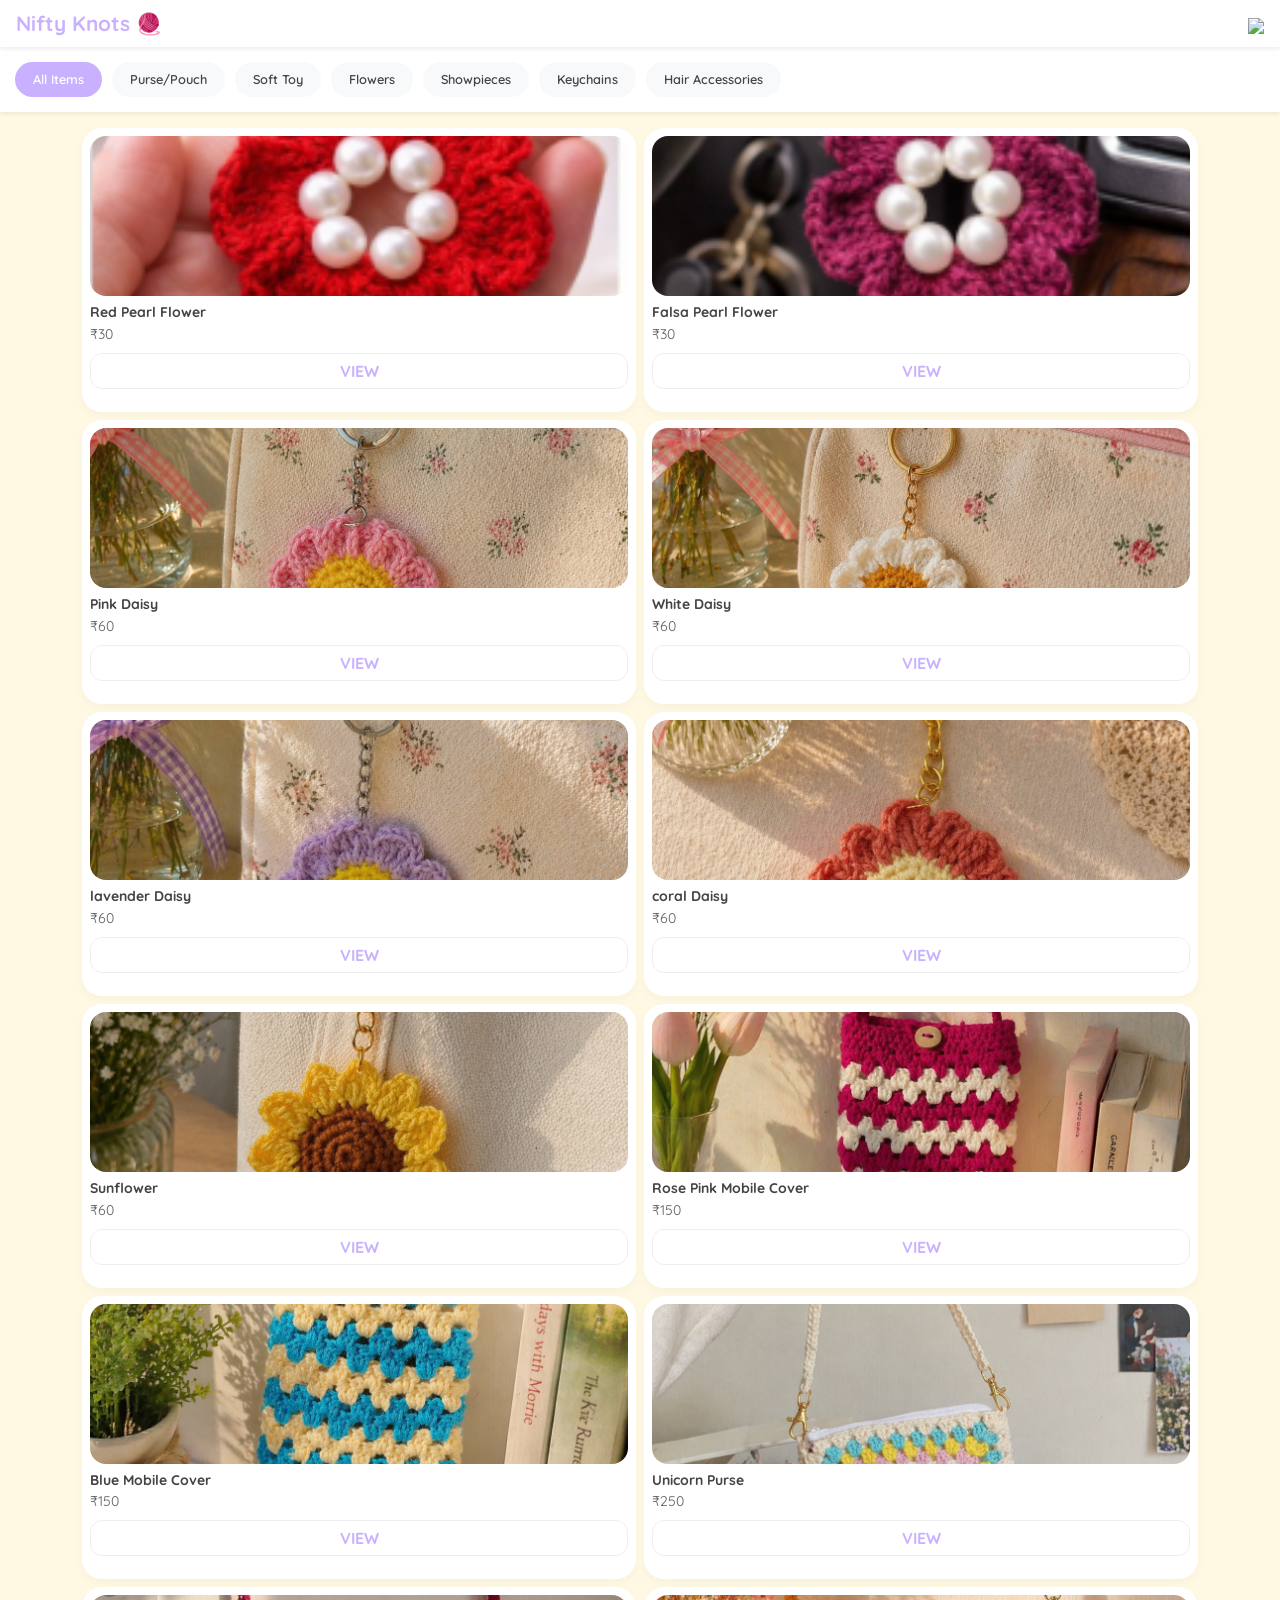
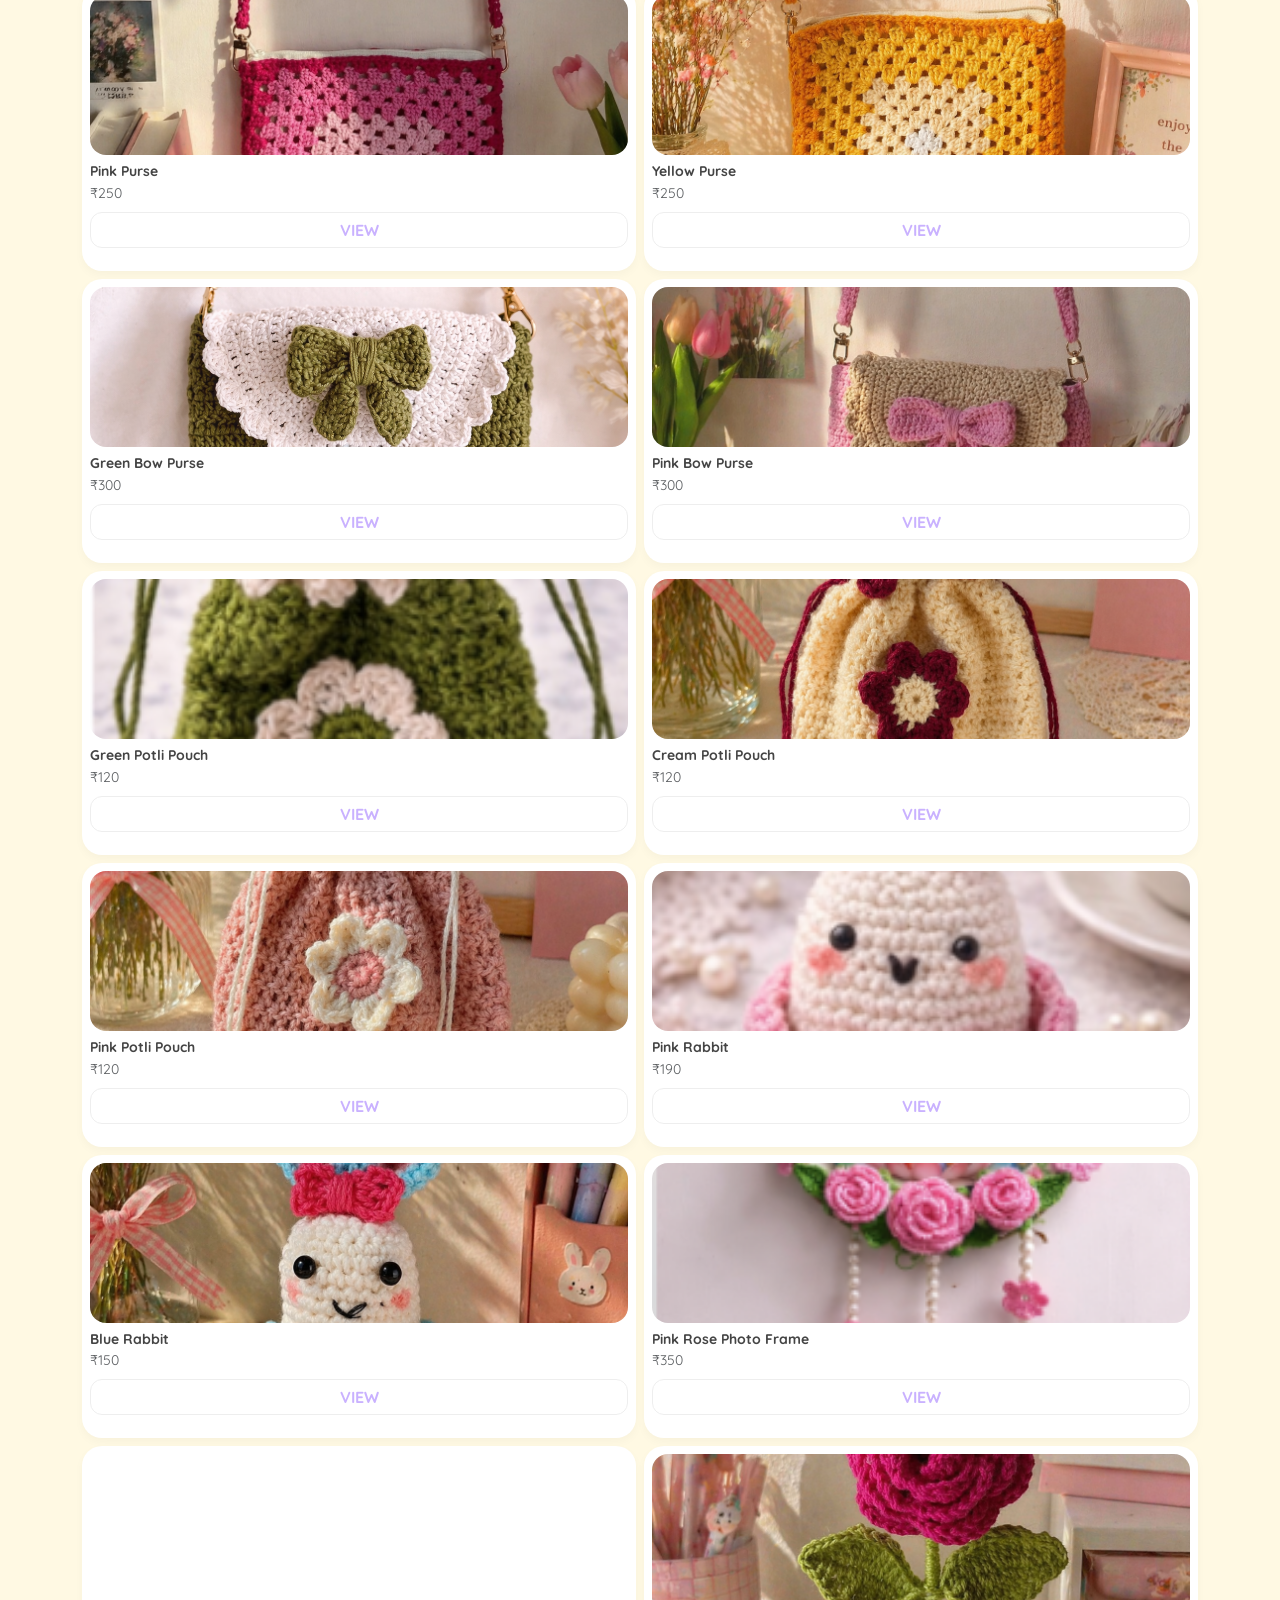
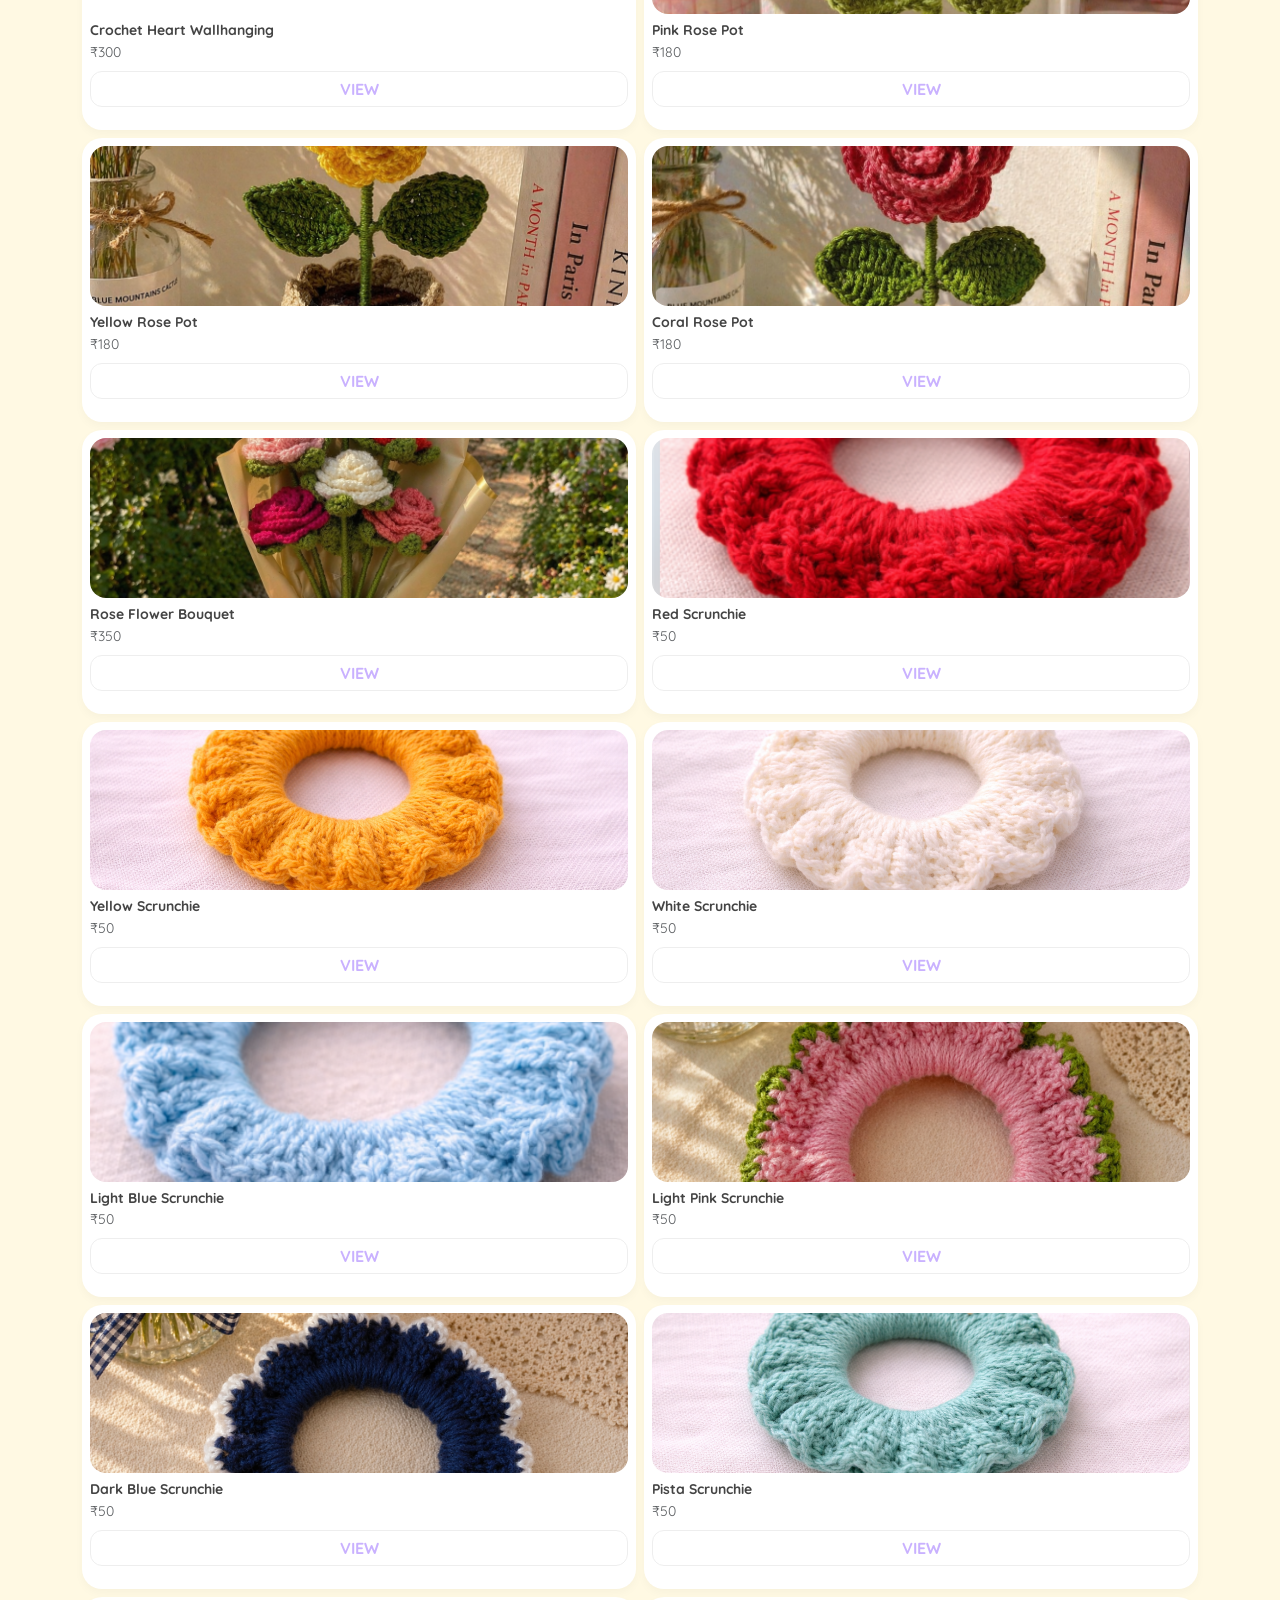
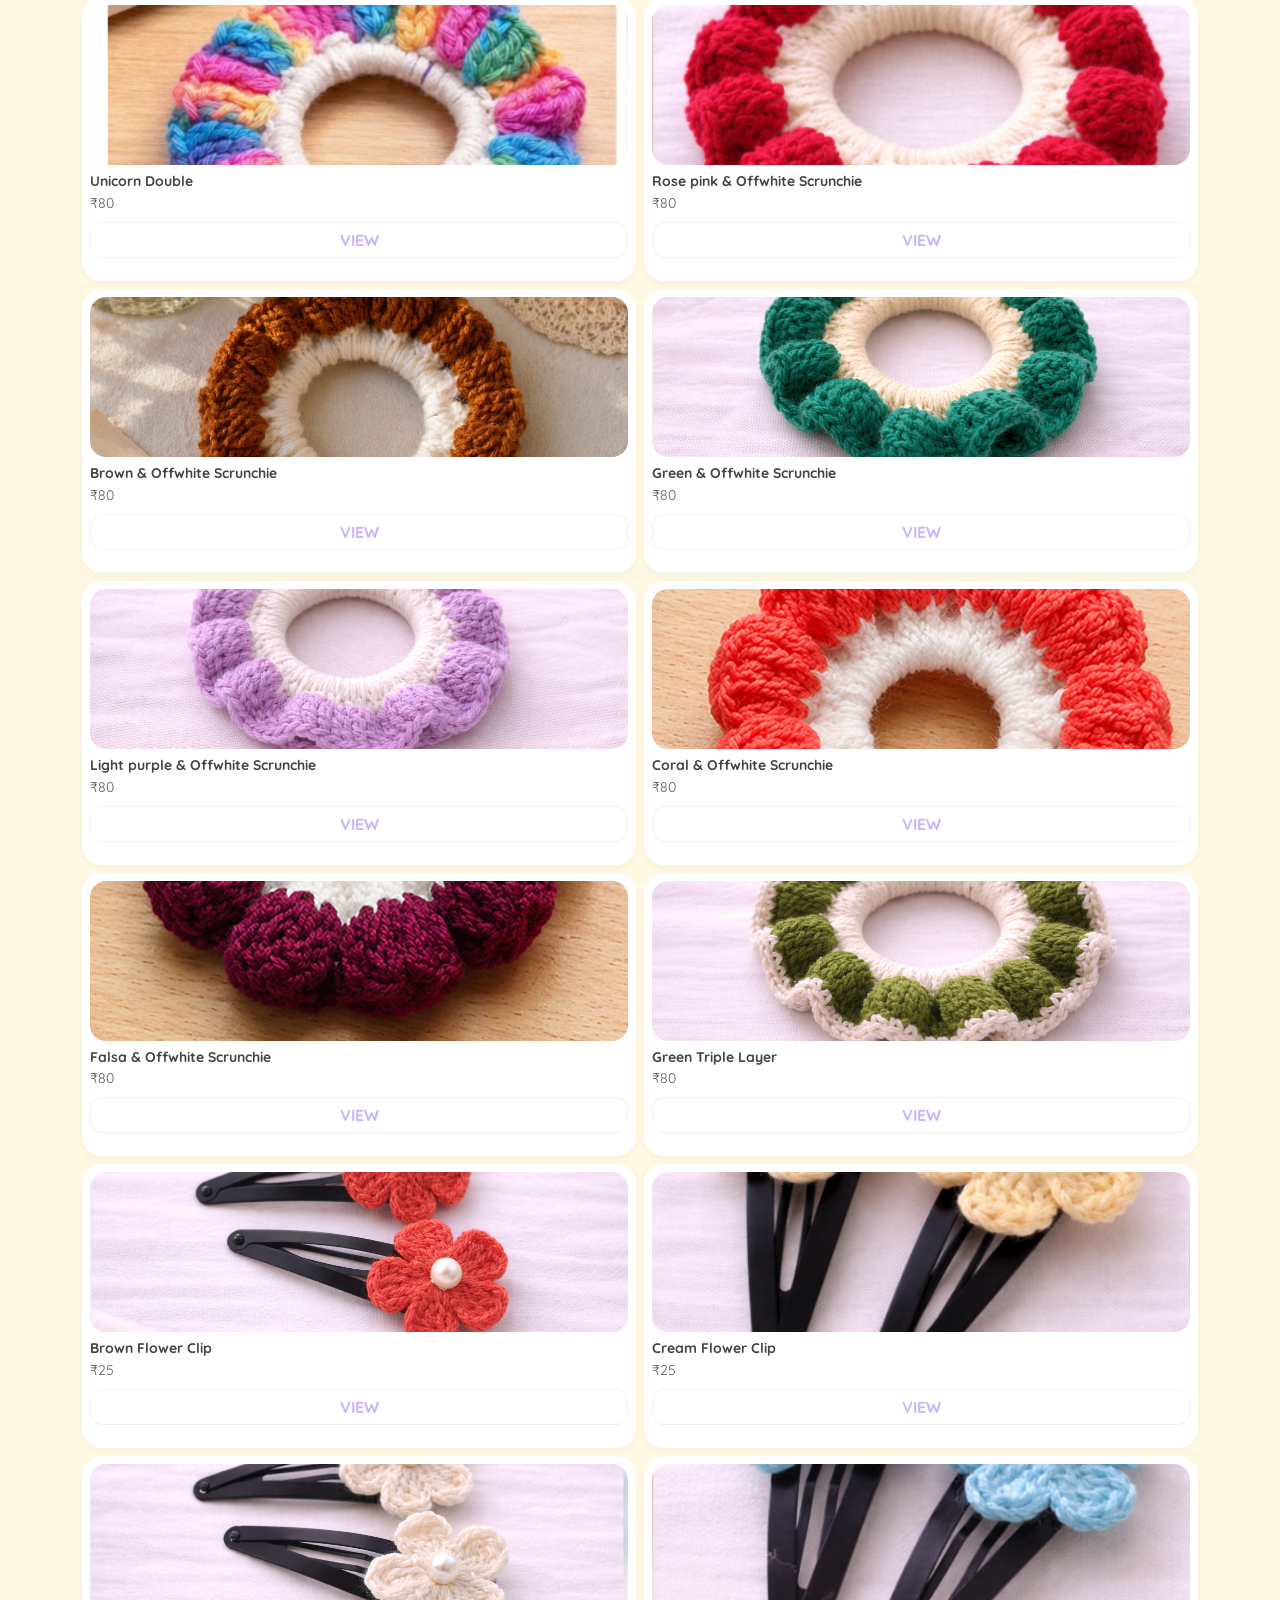
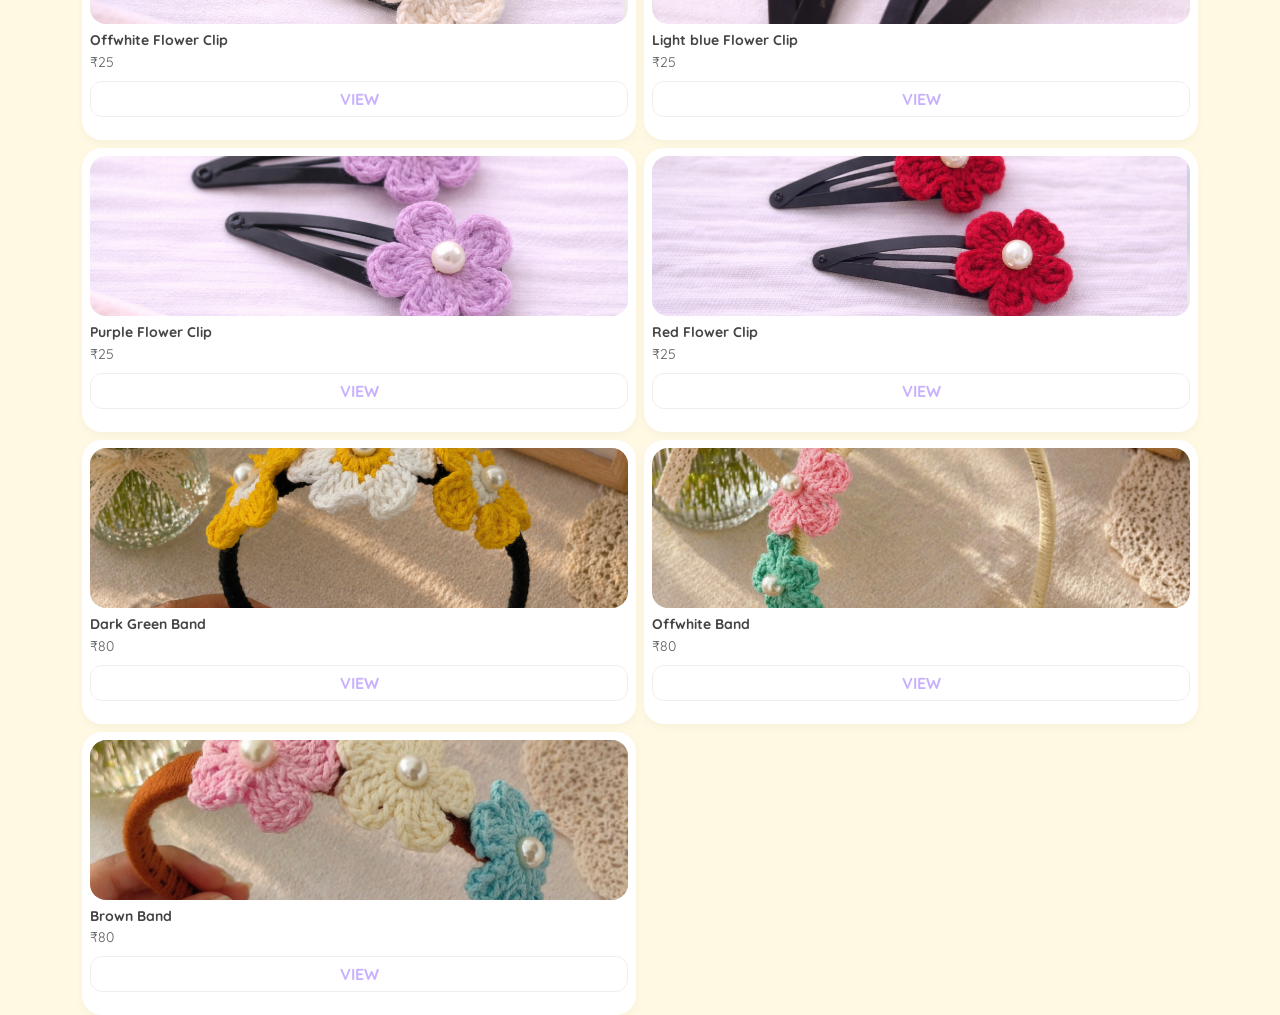
==== index.html @ 0569687a "Update index.html" ====
<!DOCTYPE html>
<html lang="en">
<head>
    <meta charset="UTF-8">
    <meta name="viewport" content="width=device-width, initial-scale=1.0">
    <meta name="color-scheme" content="light">
    <title>Nifty Knots | Shop 🧶</title>
    <link href="https://cdn.jsdelivr.net/npm/bootstrap@5.3.0/dist/css/bootstrap.min.css" rel="stylesheet">
    <link href="https://fonts.googleapis.com/css2?family=Quicksand:wght@400;600&display=swap" rel="stylesheet">
    <style>
        /* THE NUCLEAR LIGHT MODE FIX */
        :root { color-scheme: light !important; }
        html, body { background-color: #FFF9E3 !important; color: #444 !important; font-family: 'Quicksand', sans-serif; }
        * { border-color: #eee !important; }

        .category-nav { display: flex; overflow-x: auto; gap: 10px; padding: 15px; background: white; white-space: nowrap; scrollbar-width: none; }
        .cat-item { padding: 8px 18px; border-radius: 50px; background: #f8f9fa; cursor: pointer; font-weight: 600; font-size: 0.8rem; color: #444; }
        .cat-active { background: #C9B1FF !important; color: white !important; }
        .product-card { border: none; border-radius: 20px; background: white !important; overflow: hidden; margin-bottom: 15px; box-shadow: 0 4px 10px rgba(0,0,0,0.03); height: 100%; }
        .product-img { height: 160px; object-fit: cover; cursor: pointer; }
        .add-btn { width: 100%; border: 1px solid #C9B1FF; color: #C9B1FF; background: white; border-radius: 12px; font-weight: bold; padding: 5px; }
    </style>
</head>
<body>

<nav class="navbar bg-white px-3 sticky-top shadow-sm">
    <span class="fw-bold" style="color: #C9B1FF; font-size: 1.3rem;">Nifty Knots 🧶</span>
    <div onclick="window.location.href='cart.html'" style="cursor:pointer;">
        <img src="https://img.icons8.com/color/48/shopping-cart.png" width="30">
    </div>
</nav>

<div class="category-nav shadow-sm">
    <div class="cat-item cat-active" onclick="filterCat('All')">All Items</div>
    <div class="cat-item" onclick="filterCat('Purse/Pouch')">Purse/Pouch</div>
    <div class="cat-item" onclick="filterCat('Soft Toy')">Soft Toy</div>
    <div class="cat-item" onclick="filterCat('Flowers')">Flowers</div>
    <div class="cat-item" onclick="filterCat('Showpieces')">Showpieces</div>
    <div class="cat-item" onclick="filterCat('Keychains')">Keychains</div>
    <div class="cat-item" onclick="filterCat('Hair Accessories')">Hair Accessories</div>
    
</div>

<div class="container mt-3">
    <div class="row g-2" id="product-display"></div>
</div>

<script>
    const products = [
        // 🌼 KEYCHAINS
        { id: "k1", cat: "Keychains", name: "Red Pearl Flower", price: 30, img: "red_pearl.png", desc: "Handmade pearl flower keychain." },
        { id: "k2", cat: "Keychains", name: "Falsa Pearl Flower", price: 30, img: "falsa_pearl.png", desc: "Handmade pearl flower keychain." },
        { id: "k5", cat: "Keychains", name: "Pink Daisy", price: 60, img: "pink_daisy_Keychain.png", desc: "Pink daisy flower keychain." },
        { id: "k6", cat: "Keychains", name: "White Daisy", price: 60, img: "white_daisy_Keychain.png", desc: "White daisy flower keychain." },
        { id: "k8", cat: "Keychains", name: "lavender Daisy", price: 60, img: "lavender_daisy_Keychain.png", desc: "lavender daisy flower keychain." },
        { id: "k9", cat: "Keychains", name: "coral Daisy", price: 60, img: "coral_daisy_keychain.png", desc: "coral daisy flower keychain." },
        { id: "k7", cat: "Keychains", name: "Sunflower", price: 60, img: "sunflower_Keychain.png", desc: "Bright sunflower keychain." },

        // 👜 PURSE / POUCHES
        { id: "p1", cat: "Purse/Pouch", name: "Rose Pink Mobile Cover", price: 150, img: "pink_mobilecover_crossbody_purse.png", desc: "Cross body crochet mobile cover." },
        { id: "p2", cat: "Purse/Pouch", name: "Blue Mobile Cover", price: 150, img: "blue_mobilecover_crossbody_purse.png", desc: "Cross body crochet mobile cover." },
        { id: "p3", cat: "Purse/Pouch", name: "Unicorn Purse", price: 250, img: "Unicorn_crossbody_purse.png", desc: "Handmade unicorn shades Granny square purse." },
        { id: "p4", cat: "Purse/Pouch", name: "Pink Purse", price: 250, img: "rosepink_crossbody_purse.png", desc: "Handmade pink colours Granny square purse." },
        { id: "p5", cat: "Purse/Pouch", name: "Yellow Purse", price: 250, img: "yellow_crossbody_purse.png", desc: "Handmade yellow colours Granny square purse." },
        { id: "p6", cat: "Purse/Pouch", name: "Green Bow Purse", price: 300, img: "green_bow_purse.png", desc: "Elegant green bow cross body purse." },
        { id: "p7", cat: "Purse/Pouch", name: "Pink Bow Purse", price: 300, img: "lightpink_bow_purse.png", desc: "Elegant pink bow cross body purse." },
        { id: "p8", cat: "Purse/Pouch", name: "Green Potli Pouch", price: 120, img: "mini_potli_pouch.png", desc: "Small handmade potli pouch." },
        { id: "p9", cat: "Purse/Pouch", name: "Cream Potli Pouch", price: 120, img: "cream&maron_potli_pouch.png", desc: "Small handmade cream & maroon potli pouch." },
        { id: "p10", cat: "Purse/Pouch", name: "Pink Potli Pouch", price: 120, img: "offwhite&lightpink_potli_pouch.png", desc: "Small handmade cream & maroon potli pouch." },

        // 🧸 SOFT TOYS
        { id: "s1", cat: "Soft Toy", name: "Pink Rabbit", price: 190, img: "pink_mini_rabbit_soft_toy.png", desc: "Cute handmade pink rabbit soft toy." },
        { id: "s2", cat: "Soft Toy", name: "Blue Rabbit", price: 150, img: "blue_mini_rabbit_soft_toy.png", desc: "Cute handmade blue rabbit soft toy." },
       
        
        // 🖼️ SHOWPIECES
        { id: "s3_show", cat: "Showpieces", name: "Pink Rose Photo Frame", price: 350, img: "rose_flower_photo_frame.png", desc: "Handmade rose flower photo frame." },
        { id: "s4_show", cat: "Showpieces", name: "Crochet Heart Wallhanging", price: 300, img: "rose_heartshape_wallhanging.png", desc: "Crochet Heart Wallhanging." },

        // 🌹 FLOWERS
        { id: "f1", cat: "Flowers", name: "Pink Rose Pot", price: 180, img: "rosepink_flowerpot.png", desc: "Handmade pink rose flower pot." },
        { id: "f2", cat: "Flowers", name: "Yellow Rose Pot", price: 180, img: "yellowrose_flowerpot.png", desc: "Handmade yellow rose flower pot." },
        { id: "f3", cat: "Flowers", name: "Coral Rose Pot", price: 180, img: "coralrose_flowerpot.png", desc: "Handmade coral rose flower pot." },
        { id: "f4", cat: "Flowers", name: "Rose Flower Bouquet", price: 350, img: "rose_flower_bouquet.png", desc: "Handmade rose flower bouquet." }, // Fixed the missing comma here!

        // 🎀 HAIR ACCESSORIES
        { id: "h1", cat: "Hair Accessories", name: "Red Scrunchie", price: 50, img: "red_scrunchie.png", desc: "Simple handmade red scrunchie." },
        { id: "h2", cat: "Hair Accessories", name: "Yellow Scrunchie", price: 50, img: "yellow_scrunchie.png", desc: "Simple handmade Yellow scrunchie." },
        { id: "h3", cat: "Hair Accessories", name: "White Scrunchie", price: 50, img: "white_scrunchie.png", desc: "Simple handmade white scrunchie." },
        { id: "h4", cat: "Hair Accessories", name: "Light Blue Scrunchie", price: 50, img: "lblue_scrunchie.png", desc: "Simple handmade light blue scrunchie." },
        { id: "h5", cat: "Hair Accessories", name: "Light Pink Scrunchie", price: 50, img: "lightpink_scrunchie.png", desc: "Simple handmade light pink scrunchie." },
        { id: "h6", cat: "Hair Accessories", name: "Dark Blue Scrunchie", price: 50, img: "darkblue_scrunchie.png", desc: "Simple handmade dark blue scrunchie." },
        { id: "h7", cat: "Hair Accessories", name: "Pista Scrunchie", price: 50, img: "pista_scrunchie.png", desc: "Simple handmade pista green scrunchie." },
        { id: "h8", cat: "Hair Accessories", name: "Unicorn Double", price: 80, img: "unicorn_double.png", desc: "Double color unicorn shaded scrunchie." },
        { id: "h9", cat: "Hair Accessories", name: "Rose pink & Offwhite Scrunchie", price: 80, img: "rose_white_double.png", desc: "Rose pink & Offwhite Scrunchie ." },
        { id: "h10", cat: "Hair Accessories", name: "Brown & Offwhite Scrunchie", price: 80, img: "brown_offwhite_double.png", desc: "Brown & Offwhite Scrunchie ." },
        { id: "h11", cat: "Hair Accessories", name: "Green & Offwhite Scrunchie", price: 80, img: "green_white_double.png", desc: "Green & Offwhite Scrunchie ." },
        { id: "h12", cat: "Hair Accessories", name: "Light purple & Offwhite Scrunchie", price: 80, img: "purple_white_double.png", desc: "light purple & Offwhite Scrunchie ." },
        { id: "h13", cat: "Hair Accessories", name: "Coral & Offwhite Scrunchie", price: 80, img: "coral_white_double.png", desc: "Coral & white Scrunchie." },
        { id: "h14", cat: "Hair Accessories", name: "Falsa & Offwhite Scrunchie", price: 80, img: "falsa_white_double.png", desc: "Falsa & white Scrunchie." },
        { id: "h15", cat: "Hair Accessories", name: "Green Triple Layer", price: 80, img: "green_triple.png", desc: "Triple layer green & white scrunchie." },
        { id: "h16", cat: "Hair Accessories", name: "Brown Flower Clip", price: 25, img: "brown_flower_clip.png", desc: "Handmade brown flower hair clip." },
        { id: "h17", cat: "Hair Accessories", name: "Cream Flower Clip", price: 25, img: "cream_flower_clip.png", desc: "Handmade Cream flower hair clip." },
        { id: "h18", cat: "Hair Accessories", name: "Offwhite Flower Clip", price: 25, img: "offwhite_flower_clip.png", desc: "Handmade offwhite flower hair clip." },
        { id: "h19", cat: "Hair Accessories", name: "Light blue Flower Clip", price: 25, img: "lblue_flower_clip.png", desc: "Handmade light blue flower hair clip." },
        { id: "h20", cat: "Hair Accessories", name: "Purple Flower Clip", price: 25, img: "purple_flower_clip.png", desc: "Handmade Purple flower hair clip." },
        { id: "h21", cat: "Hair Accessories", name: "Red Flower Clip", price: 25, img: "red_flower_clip.png", desc: "Handmade red flower hair clip." },
        { id: "h22", cat: "Hair Accessories", name: "Dark Green Band", price: 80, img: "dark_green_hair_band.png", desc: "Handmade dark green with tiny flowers hair band." },
        { id: "h23", cat: "Hair Accessories", name: "Offwhite Band", price: 80, img: "offwhite_hair_band.png", desc: "Handmade offwhite with tiny flowers hair band." },
        { id: "h24", cat: "Hair Accessories", name: "Brown Band", price: 80, img: "brown_hair_band.png", desc: "Handmade Brown tiny with flowers hair band." }
    ];

    let currentCat = "All";

    function filterCat(cat) {
        currentCat = cat;
        document.querySelectorAll('.cat-item').forEach(el => {
            el.classList.toggle('cat-active', el.innerText === cat || (cat === 'All' && el.innerText === 'All Items'));
        });
        renderProducts();
    }

    function renderProducts() {
        const display = document.getElementById('product-display');
        const filtered = currentCat === "All" ? products : products.filter(p => p.cat === currentCat);
        
        display.innerHTML = filtered.map(p => `
            <div class="col-6">
                <div class="product-card p-2">
                    <img src="${p.img}" class="product-img w-100 rounded-4" onclick="window.location.href='product.html?id=${p.id}'" onerror="this.src='https://via.placeholder.com/150?text=Nifty+Knots'">
                    <h6 class="mt-2 mb-0 small fw-bold">${p.name}</h6>
                    <span class="text-muted small">₹${p.price}</span>
                    <button class="add-btn mt-2" onclick="window.location.href='product.html?id=${p.id}'">VIEW</button>
                </div>
            </div>
        `).join('');
    }

    window.onload = renderProducts;
</script>
</body>
</html>
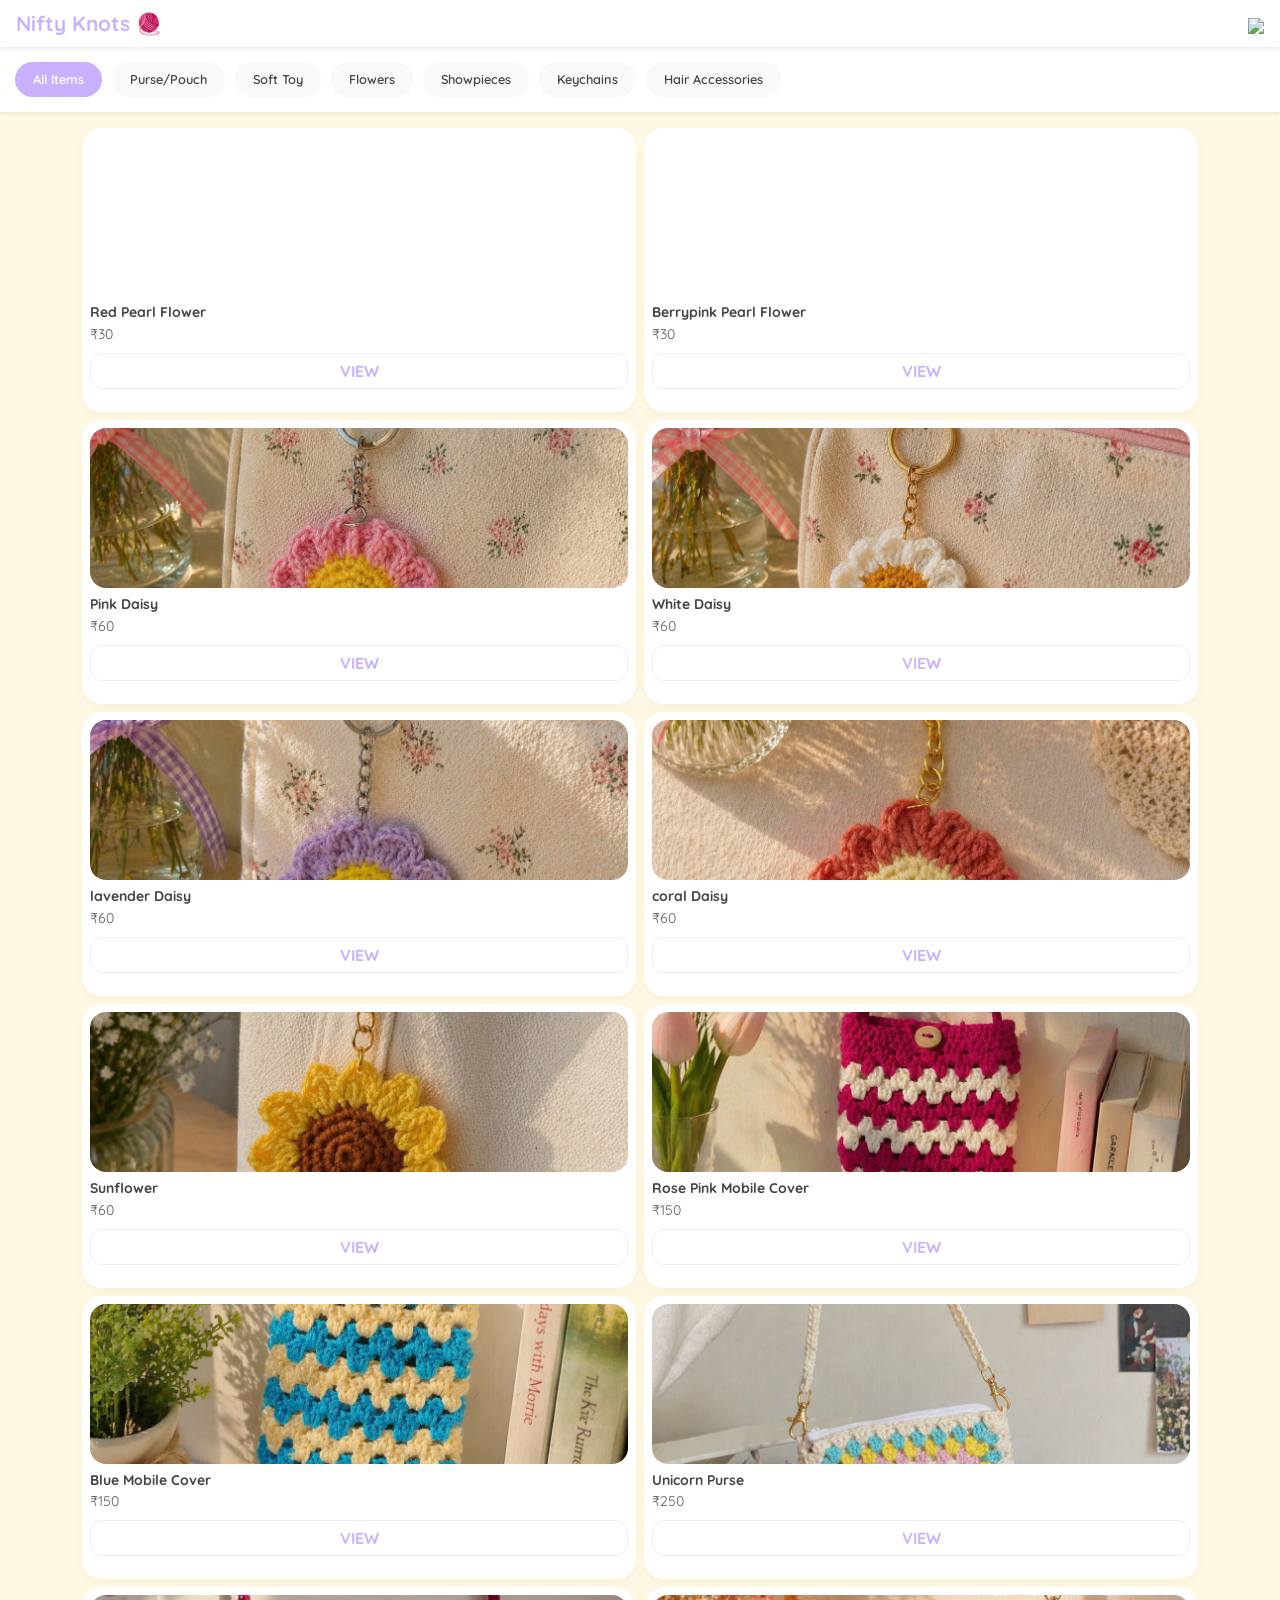
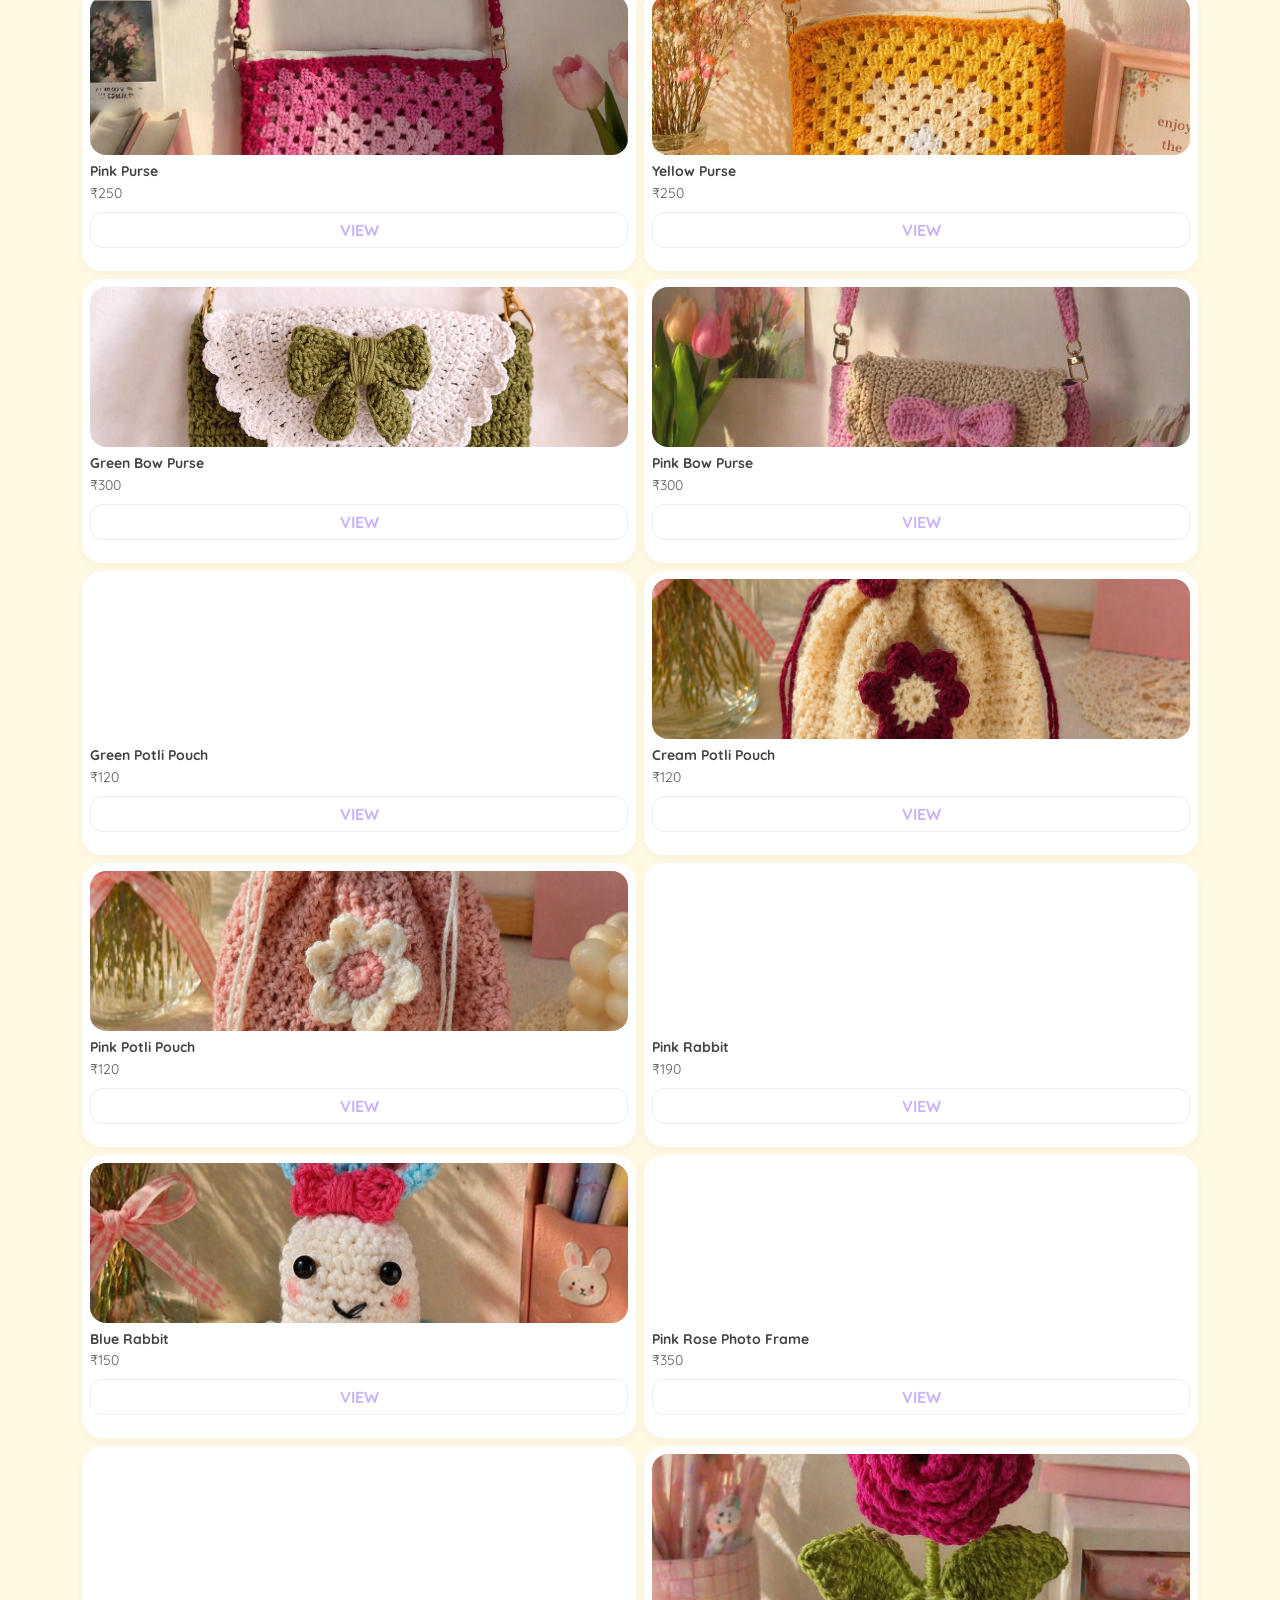
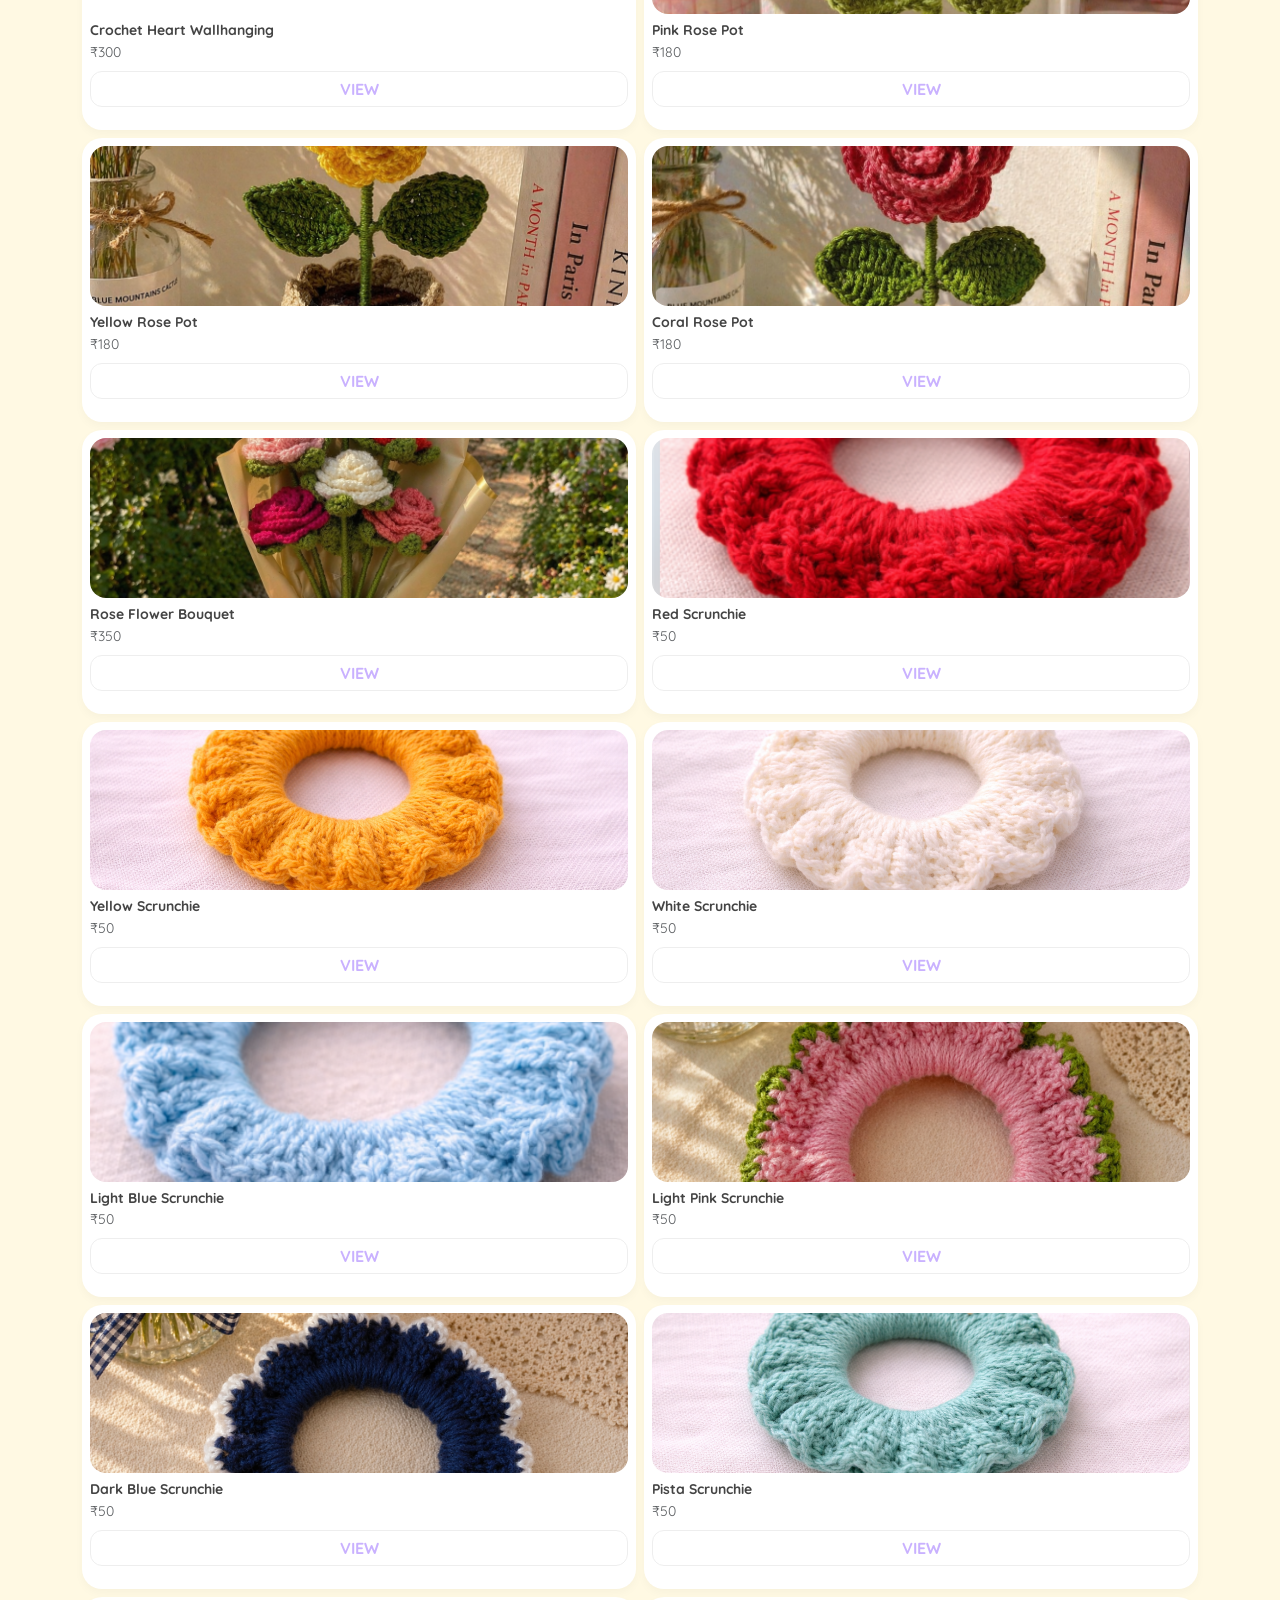
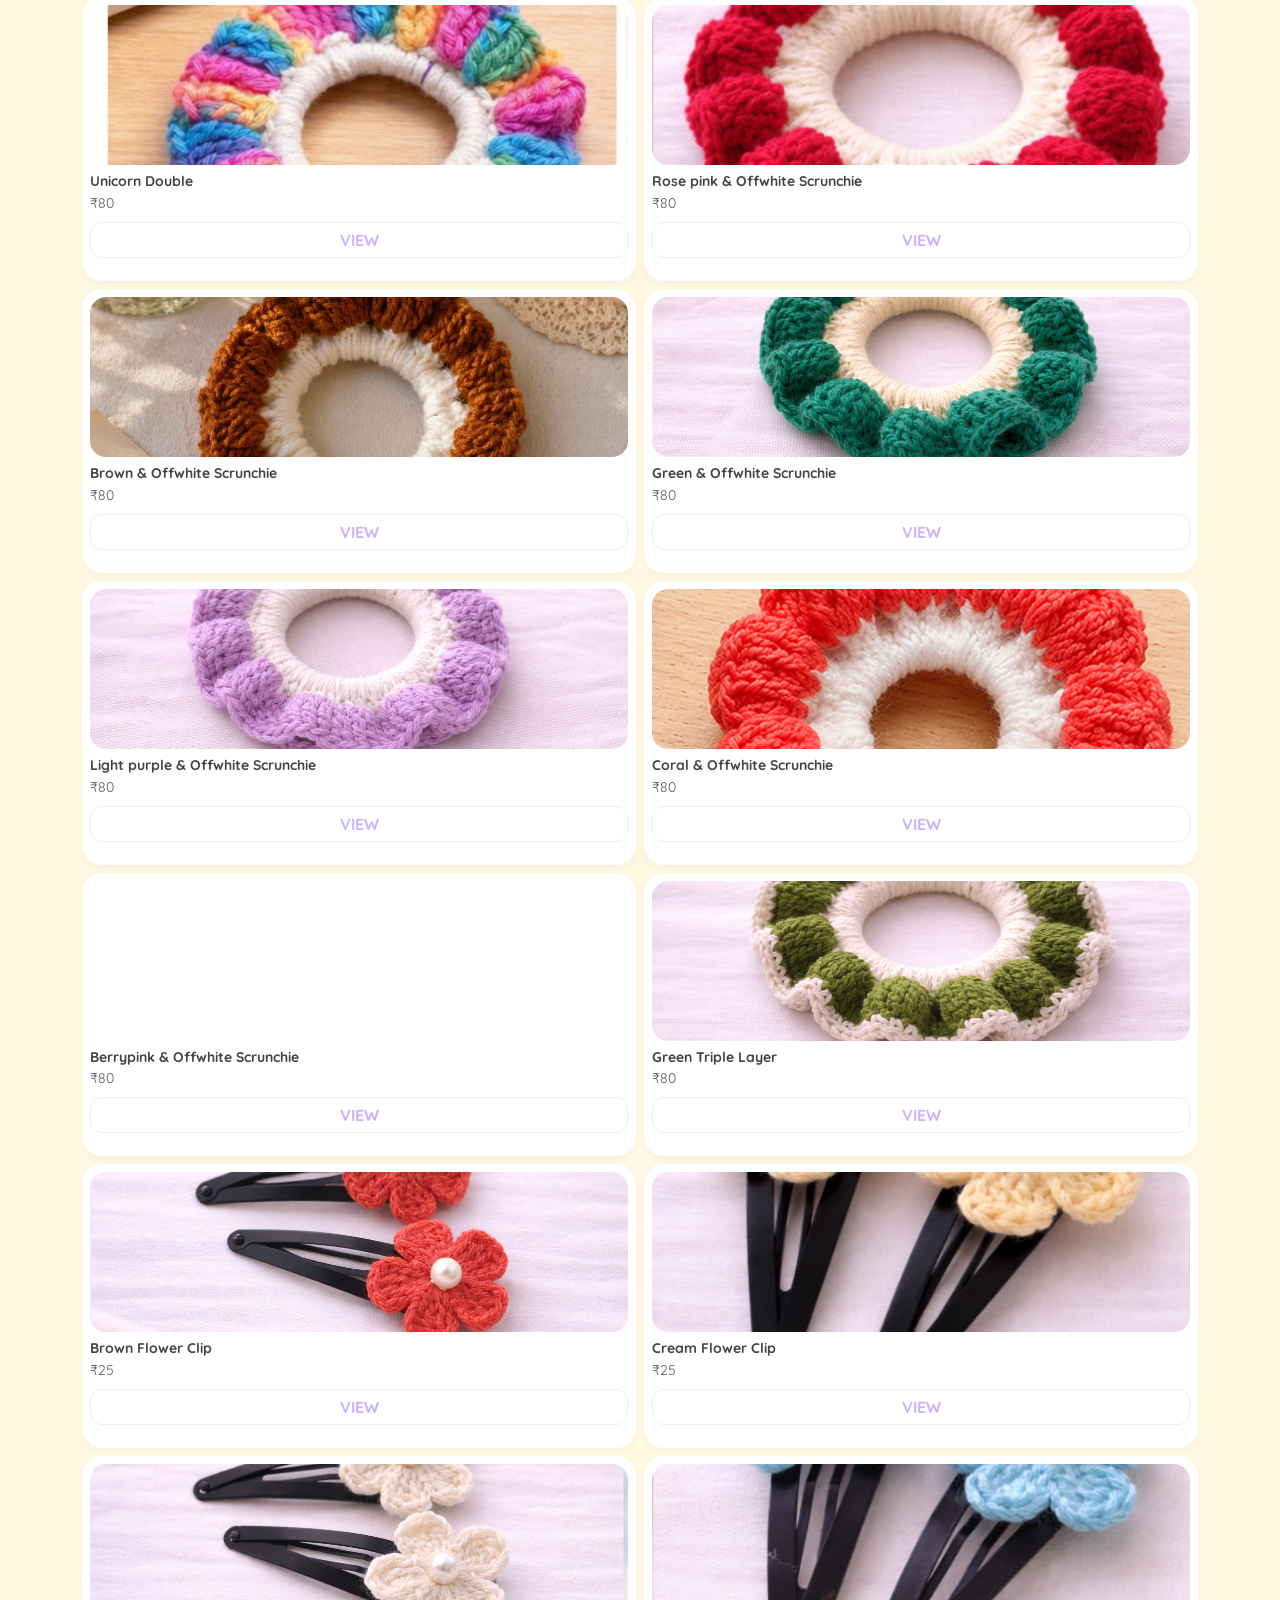
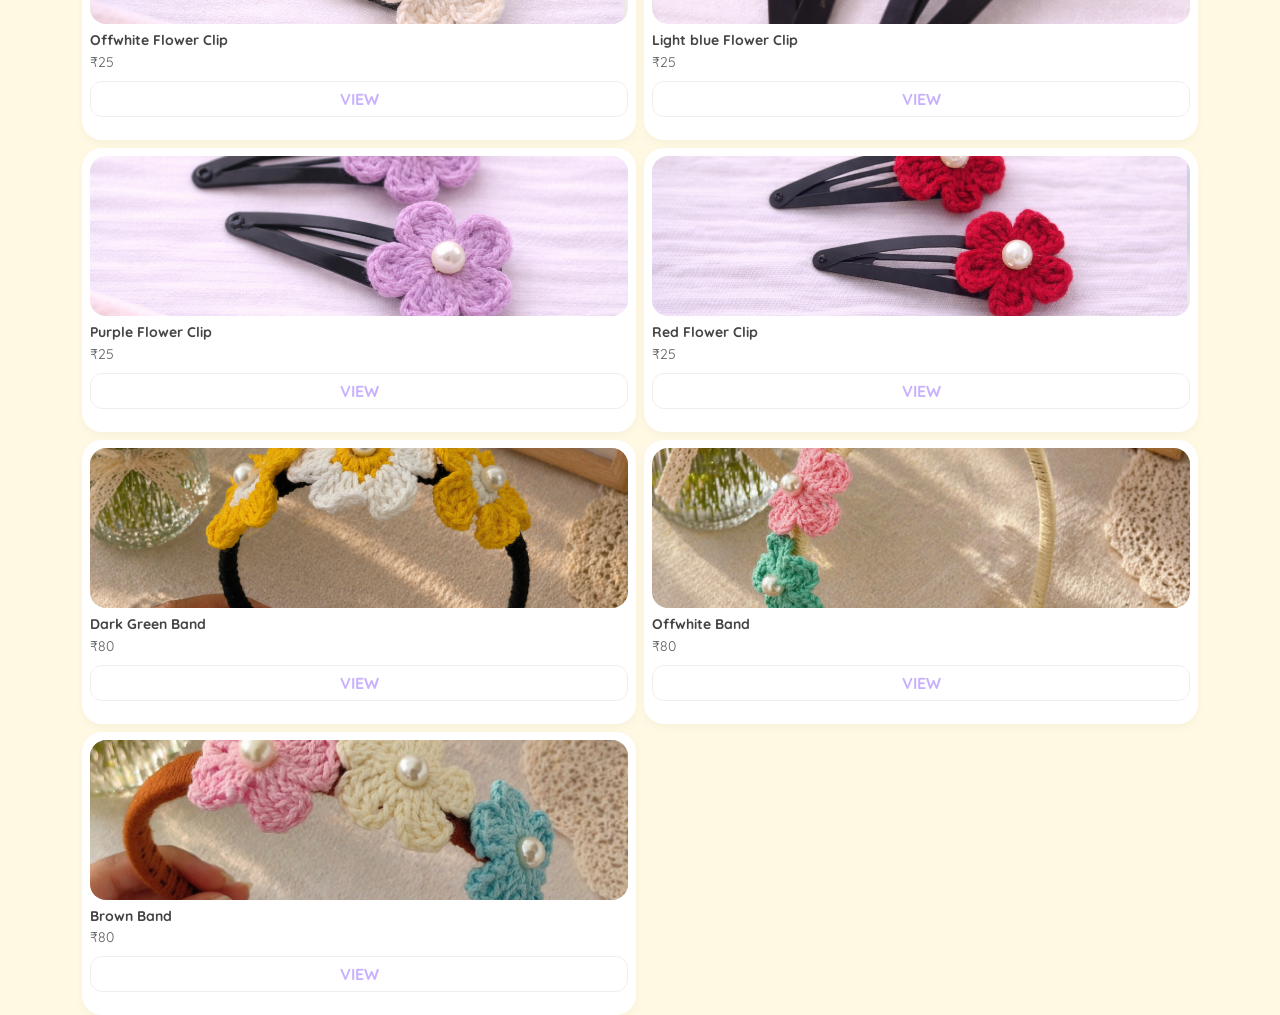
==== commit 37ff61d4: "Update index.html" ====
--- a/index.html
+++ b/index.html
@@ -49,7 +49,7 @@
     const products = [
         // 🌼 KEYCHAINS
         { id: "k1", cat: "Keychains", name: "Red Pearl Flower", price: 30, img: "red_pearl.png", desc: "Handmade pearl flower keychain." },
-        { id: "k2", cat: "Keychains", name: "Falsa Pearl Flower", price: 30, img: "falsa_pearl.png", desc: "Handmade pearl flower keychain." },
+        { id: "k2", cat: "Keychains", name: "Berrypink Pearl Flower", price: 30, img: "berrypink_pearl.png", desc: "Handmade pearl flower keychain." },
         { id: "k5", cat: "Keychains", name: "Pink Daisy", price: 60, img: "pink_daisy_Keychain.png", desc: "Pink daisy flower keychain." },
         { id: "k6", cat: "Keychains", name: "White Daisy", price: 60, img: "white_daisy_Keychain.png", desc: "White daisy flower keychain." },
         { id: "k8", cat: "Keychains", name: "lavender Daisy", price: 60, img: "lavender_daisy_Keychain.png", desc: "lavender daisy flower keychain." },
@@ -97,7 +97,7 @@
         { id: "h11", cat: "Hair Accessories", name: "Green & Offwhite Scrunchie", price: 80, img: "green_white_double.png", desc: "Green & Offwhite Scrunchie ." },
         { id: "h12", cat: "Hair Accessories", name: "Light purple & Offwhite Scrunchie", price: 80, img: "purple_white_double.png", desc: "light purple & Offwhite Scrunchie ." },
         { id: "h13", cat: "Hair Accessories", name: "Coral & Offwhite Scrunchie", price: 80, img: "coral_white_double.png", desc: "Coral & white Scrunchie." },
-        { id: "h14", cat: "Hair Accessories", name: "Falsa & Offwhite Scrunchie", price: 80, img: "falsa_white_double.png", desc: "Falsa & white Scrunchie." },
+        { id: "h14", cat: "Hair Accessories", name: "Berrypink & Offwhite Scrunchie", price: 80, img: "berrypink_white_double.png", desc: "Berrypink  & white Scrunchie." },
         { id: "h15", cat: "Hair Accessories", name: "Green Triple Layer", price: 80, img: "green_triple.png", desc: "Triple layer green & white scrunchie." },
         { id: "h16", cat: "Hair Accessories", name: "Brown Flower Clip", price: 25, img: "brown_flower_clip.png", desc: "Handmade brown flower hair clip." },
         { id: "h17", cat: "Hair Accessories", name: "Cream Flower Clip", price: 25, img: "cream_flower_clip.png", desc: "Handmade Cream flower hair clip." },
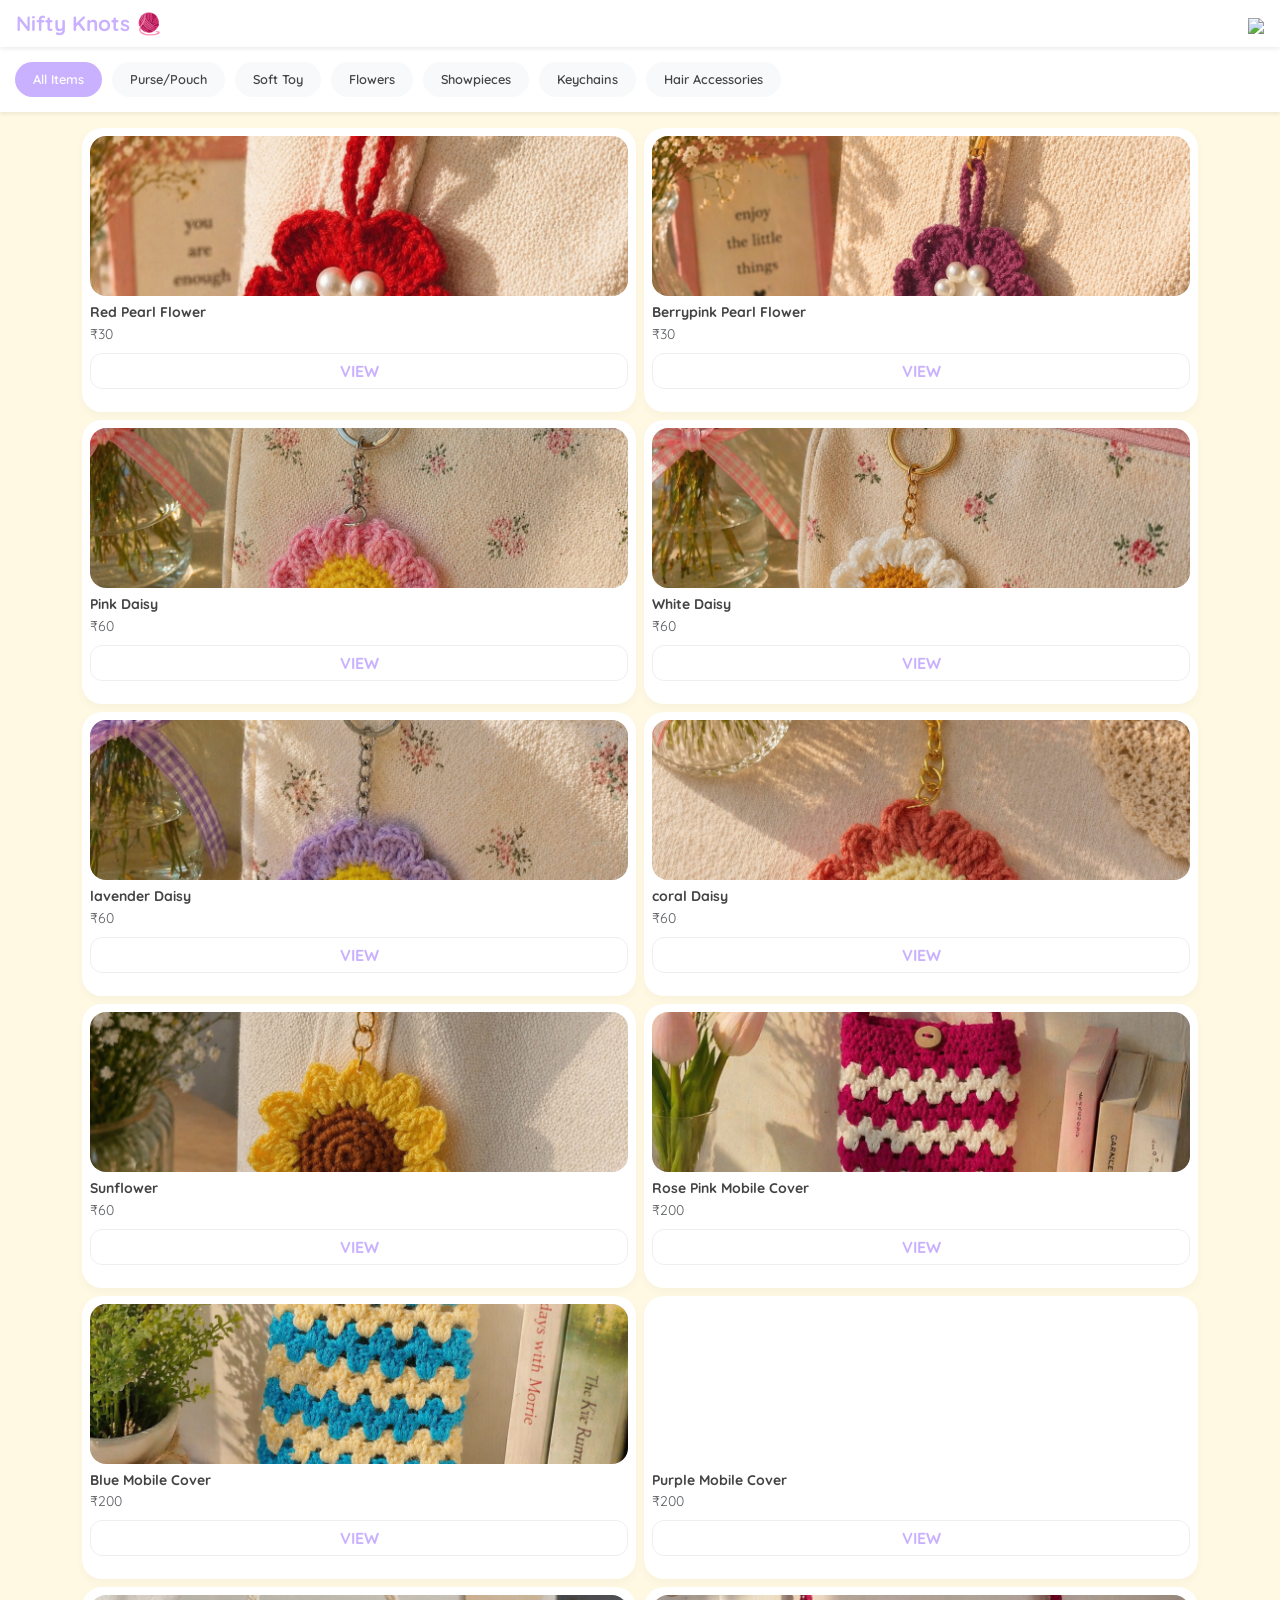
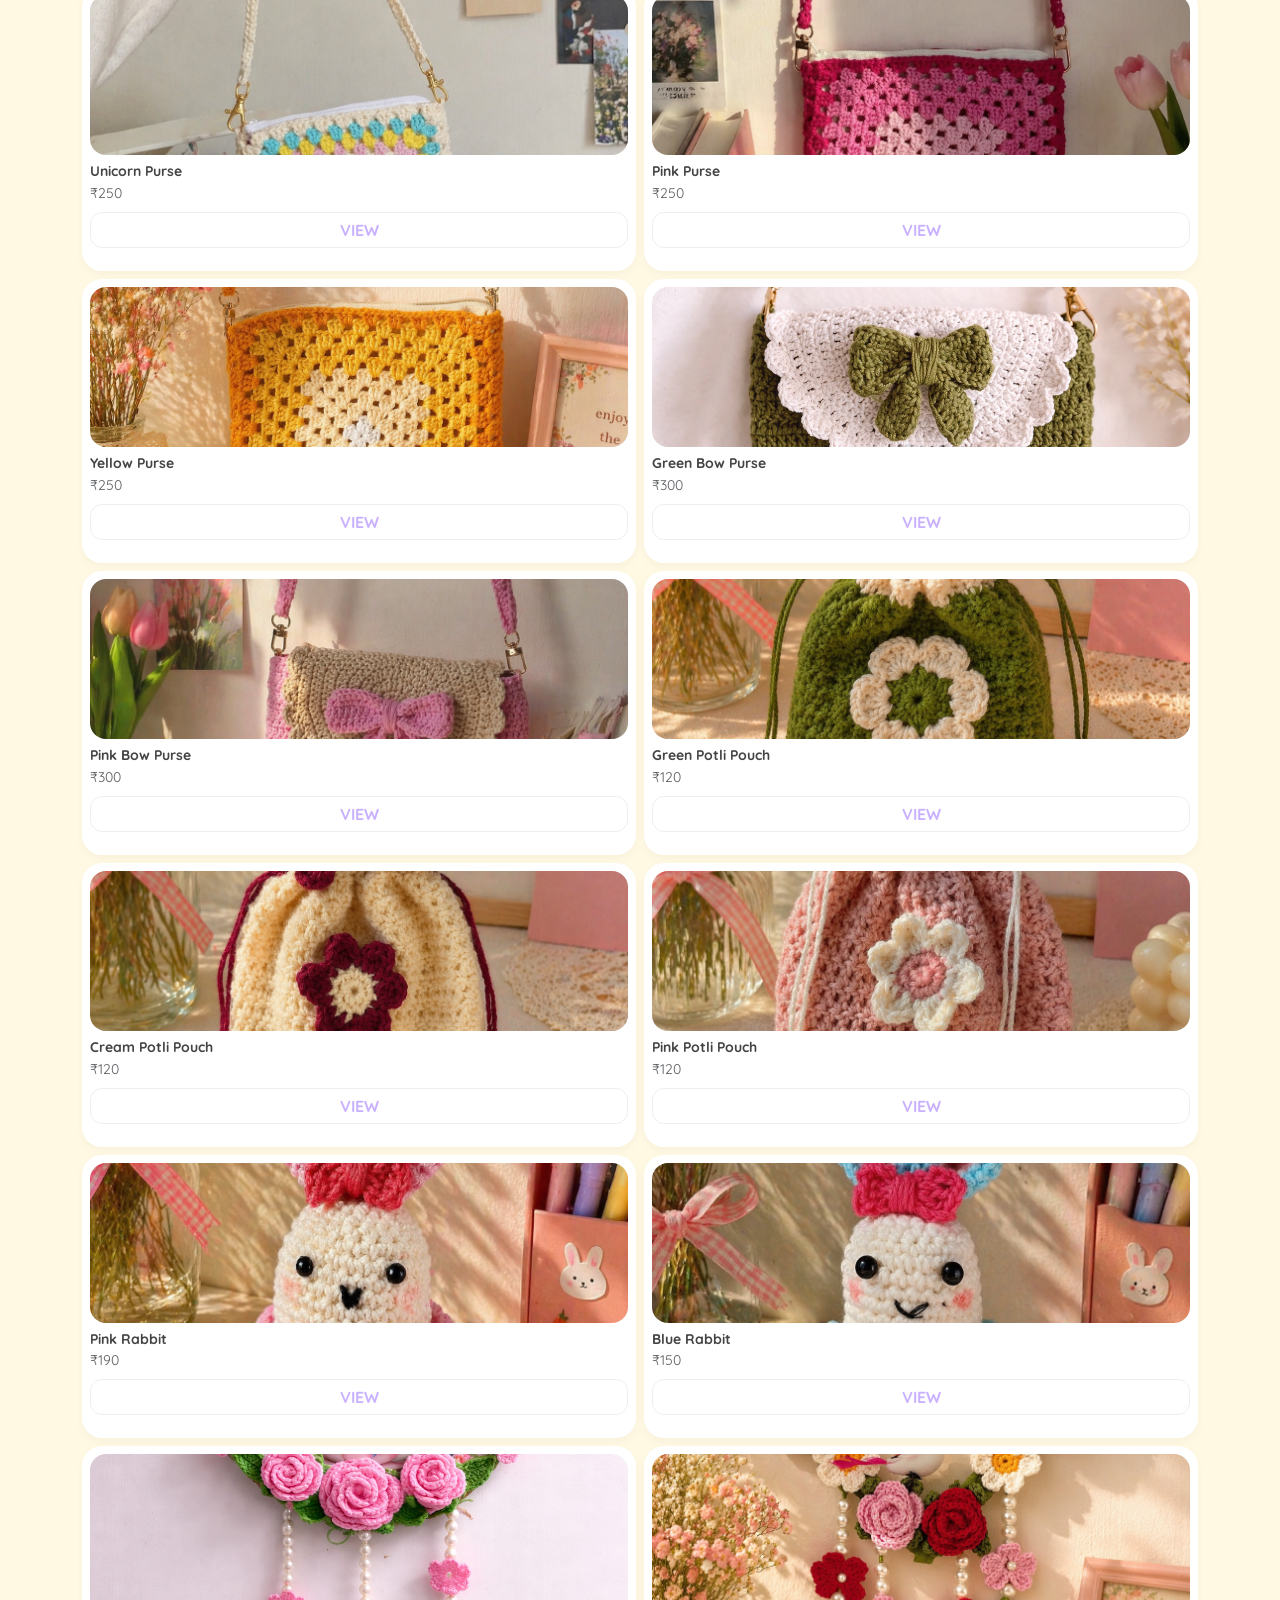
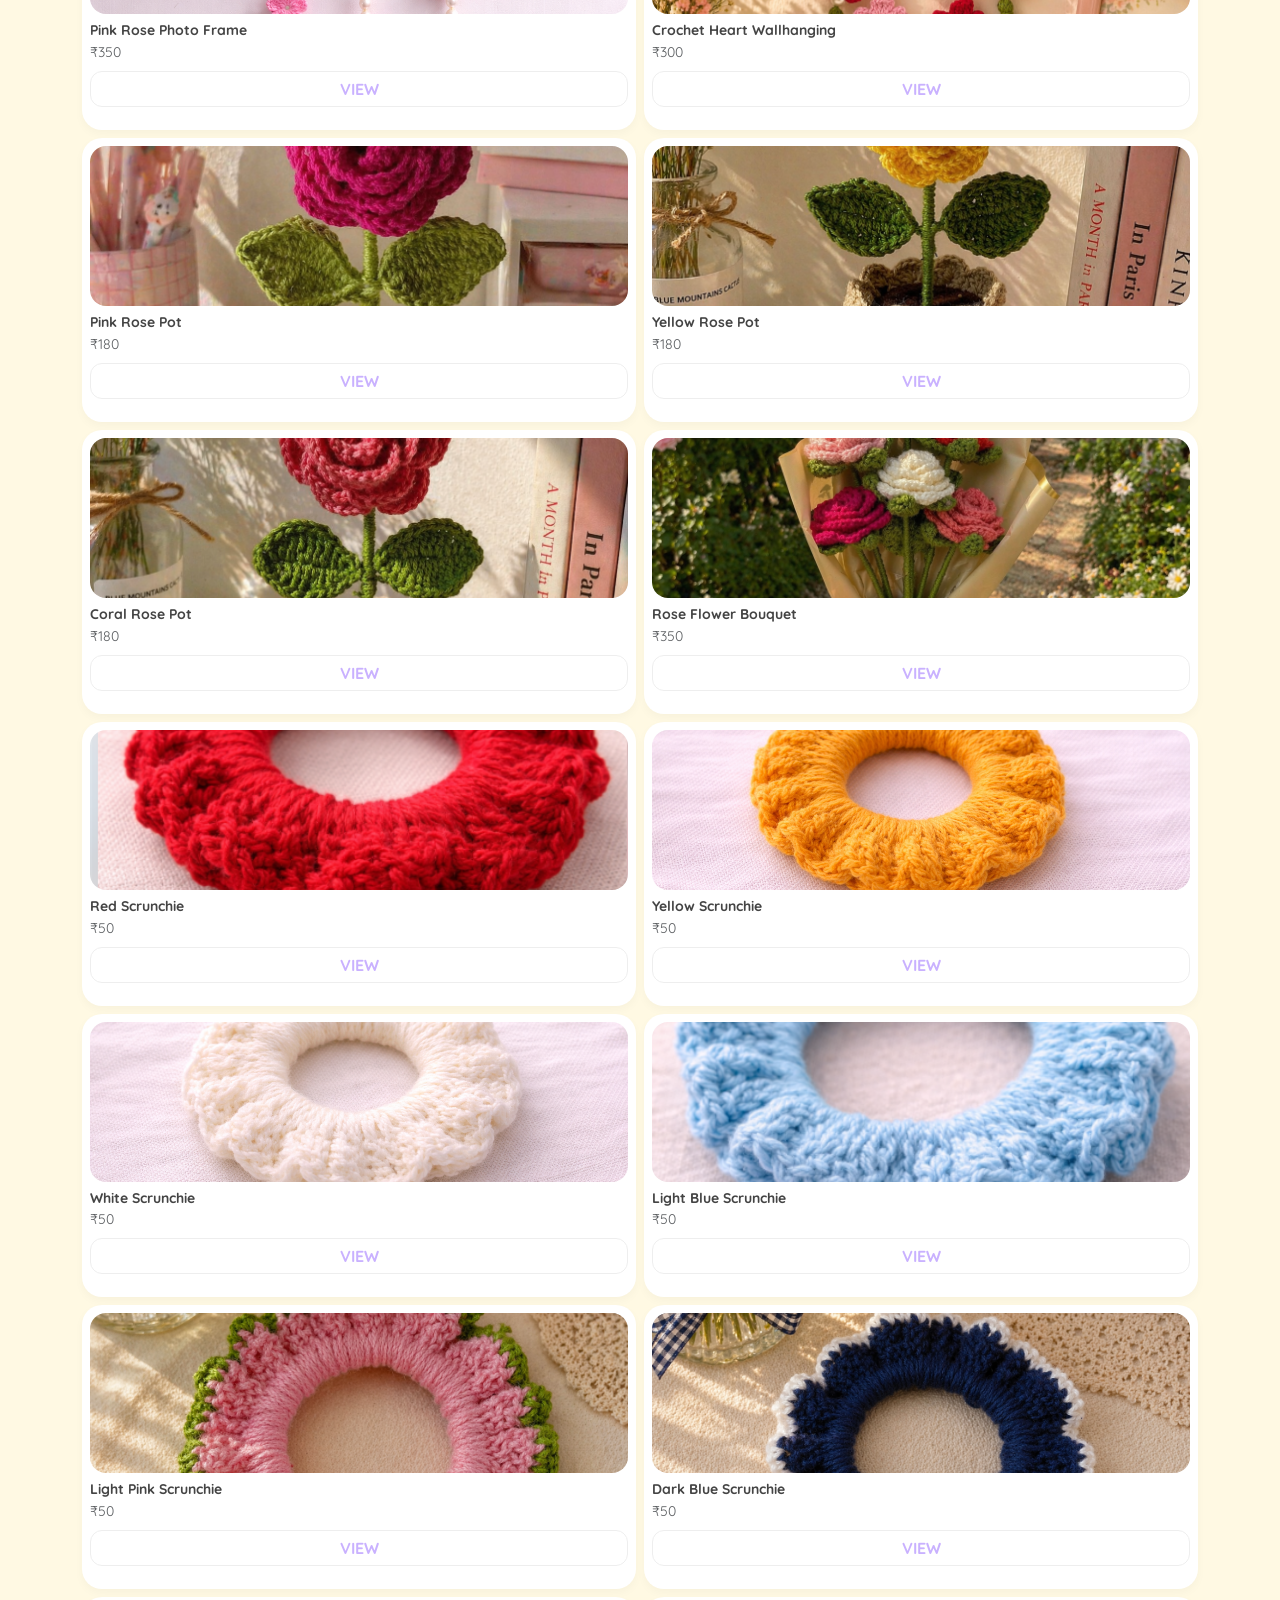
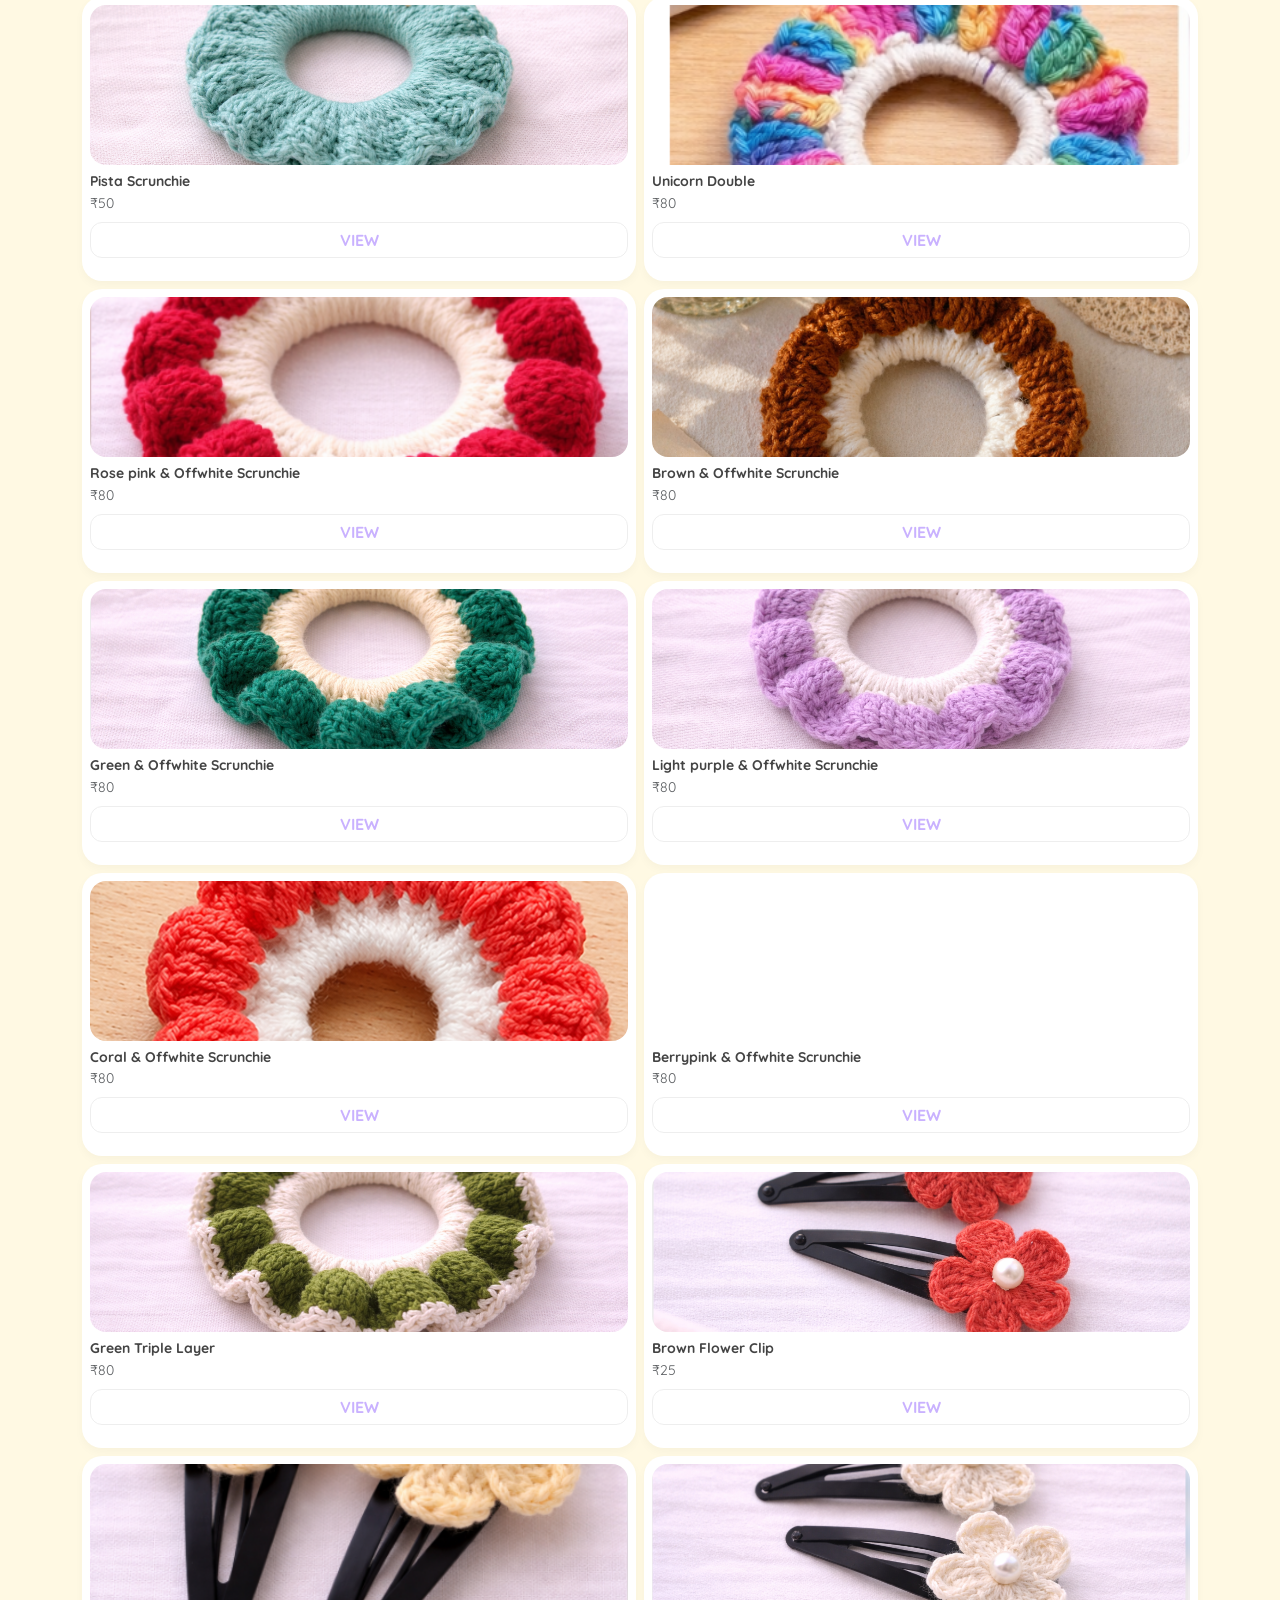
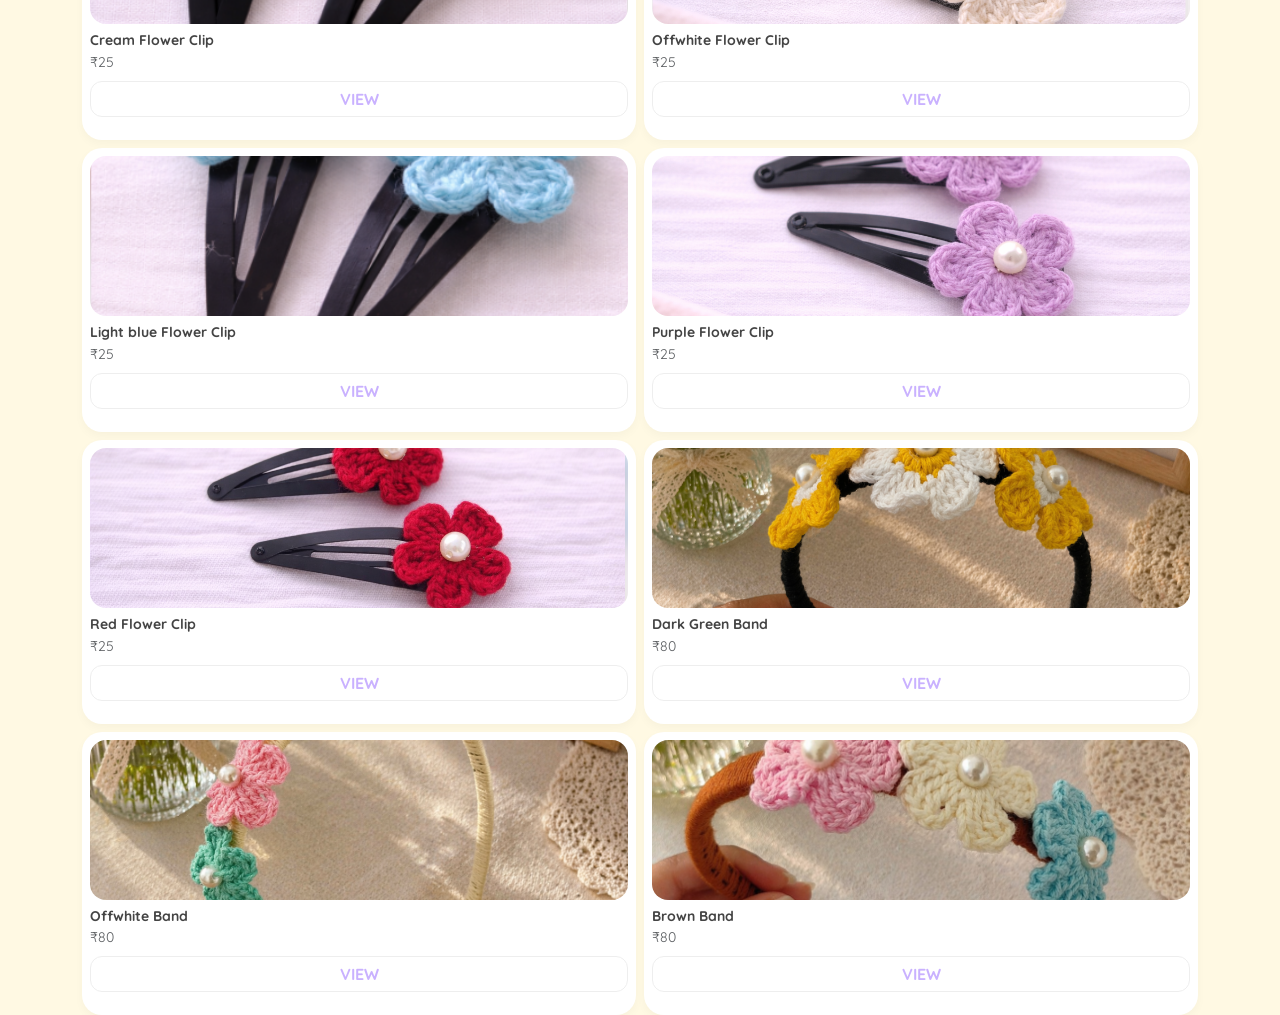
==== commit 53f70709: "Update index.html" ====
--- a/index.html
+++ b/index.html
@@ -57,16 +57,17 @@
         { id: "k7", cat: "Keychains", name: "Sunflower", price: 60, img: "sunflower_Keychain.png", desc: "Bright sunflower keychain." },
 
         // 👜 PURSE / POUCHES
-        { id: "p1", cat: "Purse/Pouch", name: "Rose Pink Mobile Cover", price: 150, img: "pink_mobilecover_crossbody_purse.png", desc: "Cross body crochet mobile cover." },
-        { id: "p2", cat: "Purse/Pouch", name: "Blue Mobile Cover", price: 150, img: "blue_mobilecover_crossbody_purse.png", desc: "Cross body crochet mobile cover." },
-        { id: "p3", cat: "Purse/Pouch", name: "Unicorn Purse", price: 250, img: "Unicorn_crossbody_purse.png", desc: "Handmade unicorn shades Granny square purse." },
-        { id: "p4", cat: "Purse/Pouch", name: "Pink Purse", price: 250, img: "rosepink_crossbody_purse.png", desc: "Handmade pink colours Granny square purse." },
-        { id: "p5", cat: "Purse/Pouch", name: "Yellow Purse", price: 250, img: "yellow_crossbody_purse.png", desc: "Handmade yellow colours Granny square purse." },
-        { id: "p6", cat: "Purse/Pouch", name: "Green Bow Purse", price: 300, img: "green_bow_purse.png", desc: "Elegant green bow cross body purse." },
-        { id: "p7", cat: "Purse/Pouch", name: "Pink Bow Purse", price: 300, img: "lightpink_bow_purse.png", desc: "Elegant pink bow cross body purse." },
-        { id: "p8", cat: "Purse/Pouch", name: "Green Potli Pouch", price: 120, img: "mini_potli_pouch.png", desc: "Small handmade potli pouch." },
-        { id: "p9", cat: "Purse/Pouch", name: "Cream Potli Pouch", price: 120, img: "cream&maron_potli_pouch.png", desc: "Small handmade cream & maroon potli pouch." },
-        { id: "p10", cat: "Purse/Pouch", name: "Pink Potli Pouch", price: 120, img: "offwhite&lightpink_potli_pouch.png", desc: "Small handmade cream & maroon potli pouch." },
+        { id: "p1", cat: "Purse/Pouch", name: "Rose Pink Mobile Cover", price: 200, img: "pink_mobilecover_crossbody_purse.png", desc: "Cross body crochet mobile cover." },
+        { id: "p2", cat: "Purse/Pouch", name: "Blue Mobile Cover", price: 200, img: "blue_mobilecover_crossbody_purse.png", desc: "Cross body crochet mobile cover." },
+        { id: "p3", cat: "Purse/Pouch", name: "Purple Mobile Cover", price: 200, img: "purple_mobilecover_crossbody_purse.png", desc: "Cross body crochet mobile cover." },
+        { id: "p4", cat: "Purse/Pouch", name: "Unicorn Purse", price: 250, img: "Unicorn_crossbody_purse.png", desc: "Handmade unicorn shades Granny square purse." },
+        { id: "p5", cat: "Purse/Pouch", name: "Pink Purse", price: 250, img: "rosepink_crossbody_purse.png", desc: "Handmade pink colours Granny square purse." },
+        { id: "p6", cat: "Purse/Pouch", name: "Yellow Purse", price: 250, img: "yellow_crossbody_purse.png", desc: "Handmade yellow colours Granny square purse." },
+        { id: "p7", cat: "Purse/Pouch", name: "Green Bow Purse", price: 300, img: "green_bow_purse.png", desc: "Elegant green bow cross body purse." },
+        { id: "p8", cat: "Purse/Pouch", name: "Pink Bow Purse", price: 300, img: "lightpink_bow_purse.png", desc: "Elegant pink bow cross body purse." },
+        { id: "p9", cat: "Purse/Pouch", name: "Green Potli Pouch", price: 120, img: "mini_potli_pouch.png", desc: "Small handmade potli pouch." },
+        { id: "p10", cat: "Purse/Pouch", name: "Cream Potli Pouch", price: 120, img: "cream&maron_potli_pouch.png", desc: "Small handmade cream & maroon potli pouch." },
+        { id: "p11", cat: "Purse/Pouch", name: "Pink Potli Pouch", price: 120, img: "offwhite&lightpink_potli_pouch.png", desc: "Small handmade cream & maroon potli pouch." },
 
         // 🧸 SOFT TOYS
         { id: "s1", cat: "Soft Toy", name: "Pink Rabbit", price: 190, img: "pink_mini_rabbit_soft_toy.png", desc: "Cute handmade pink rabbit soft toy." },
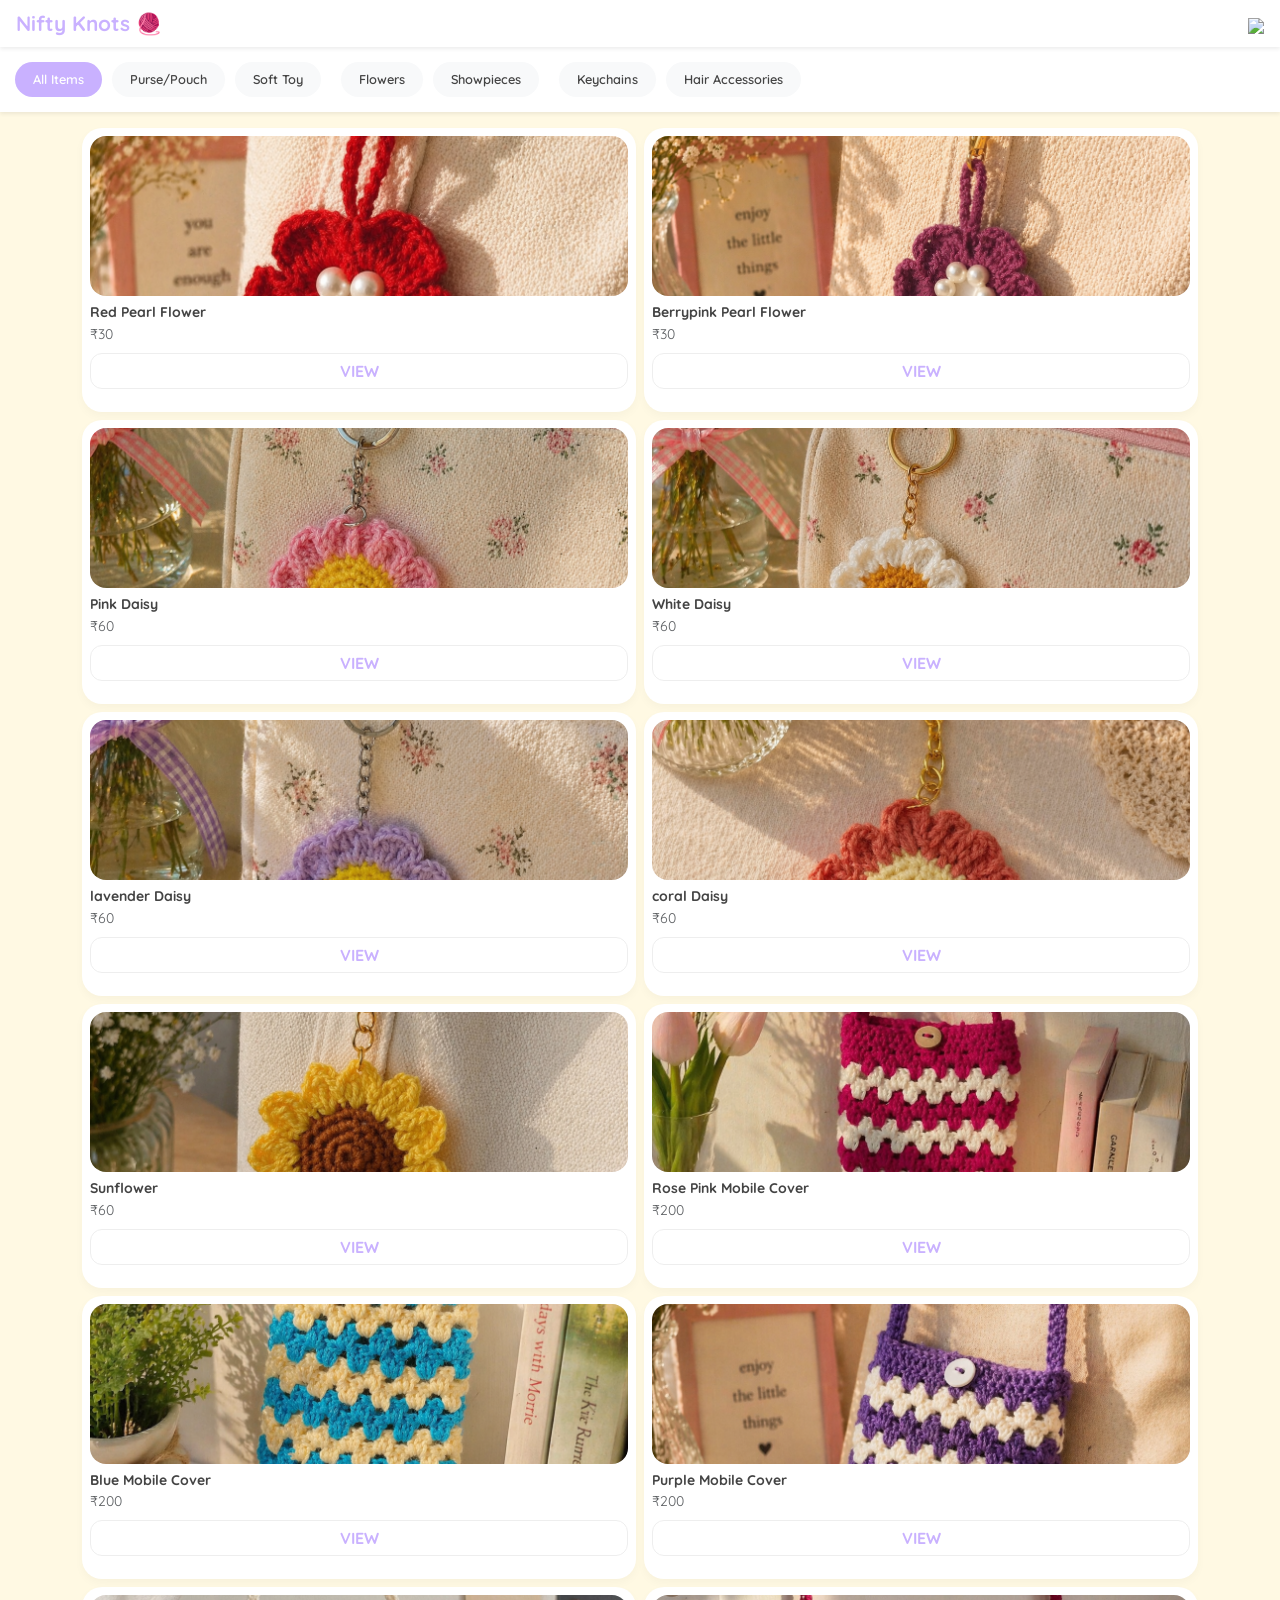
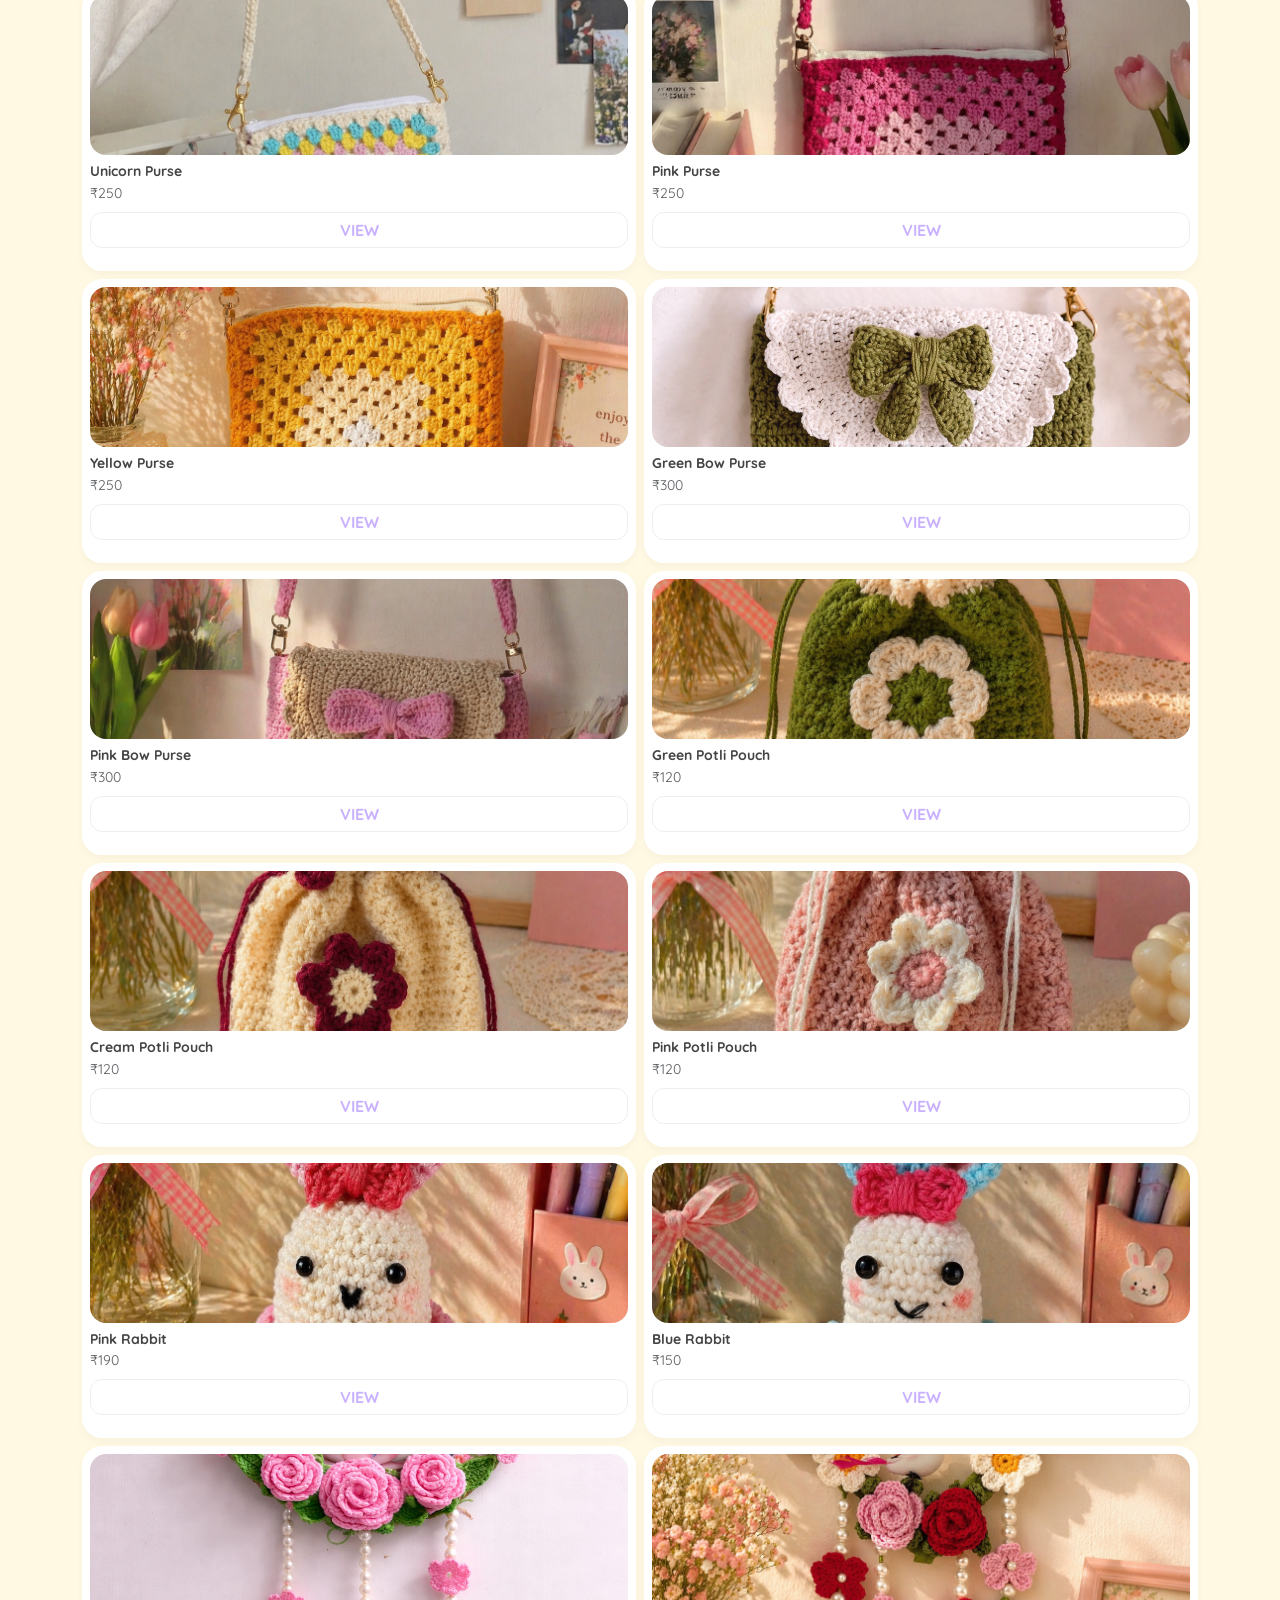
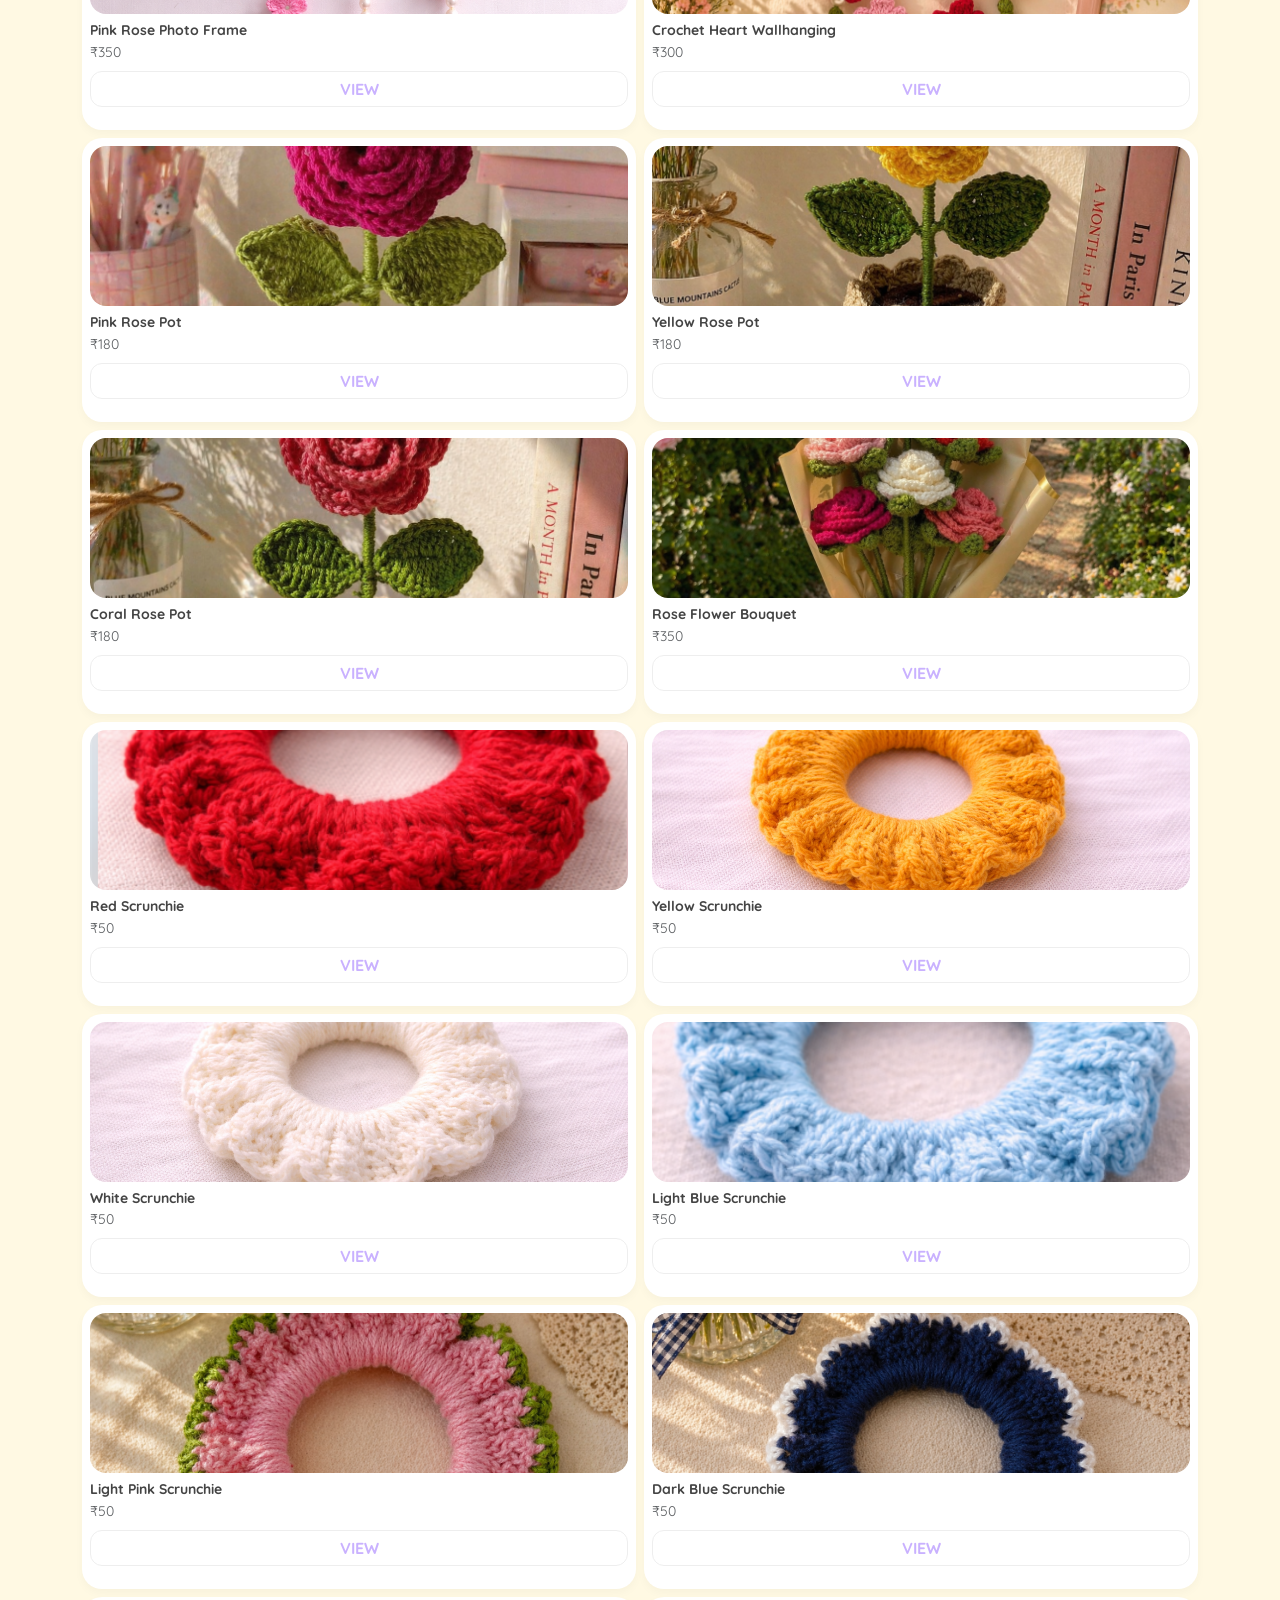
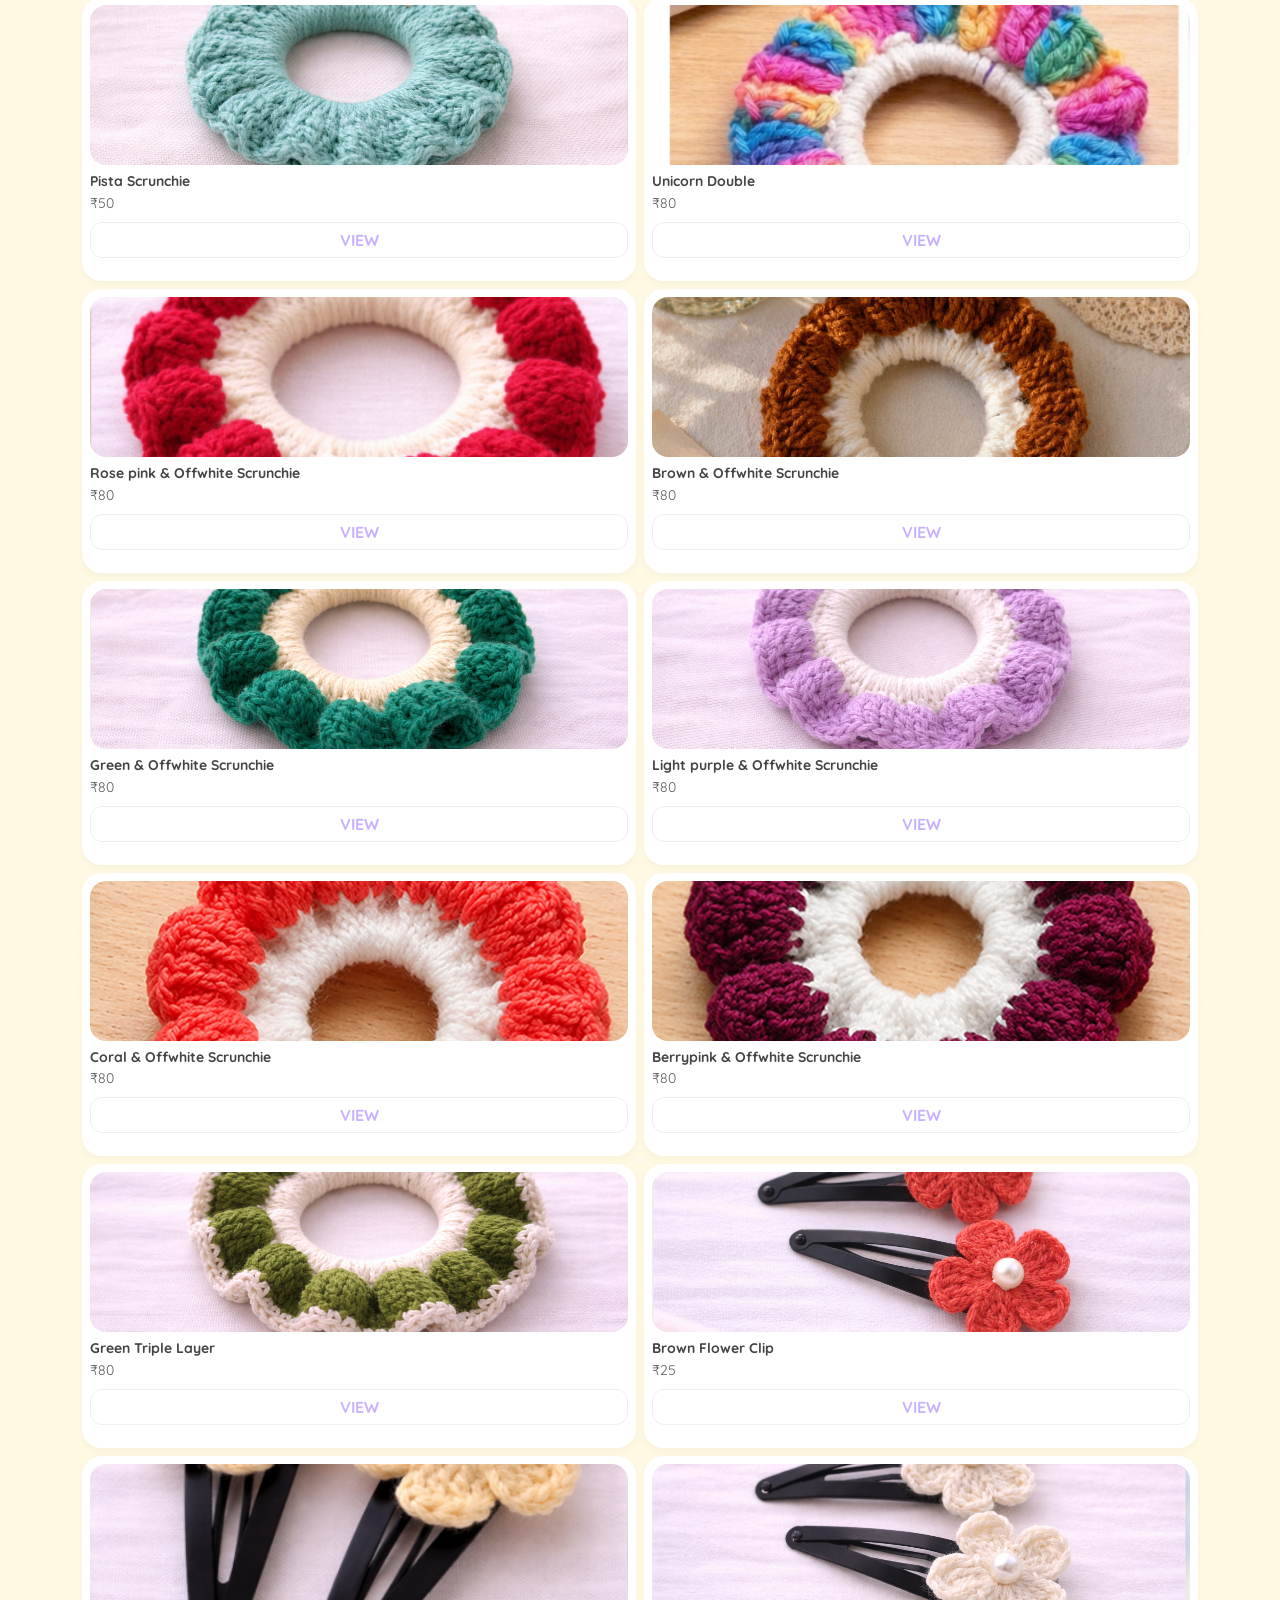
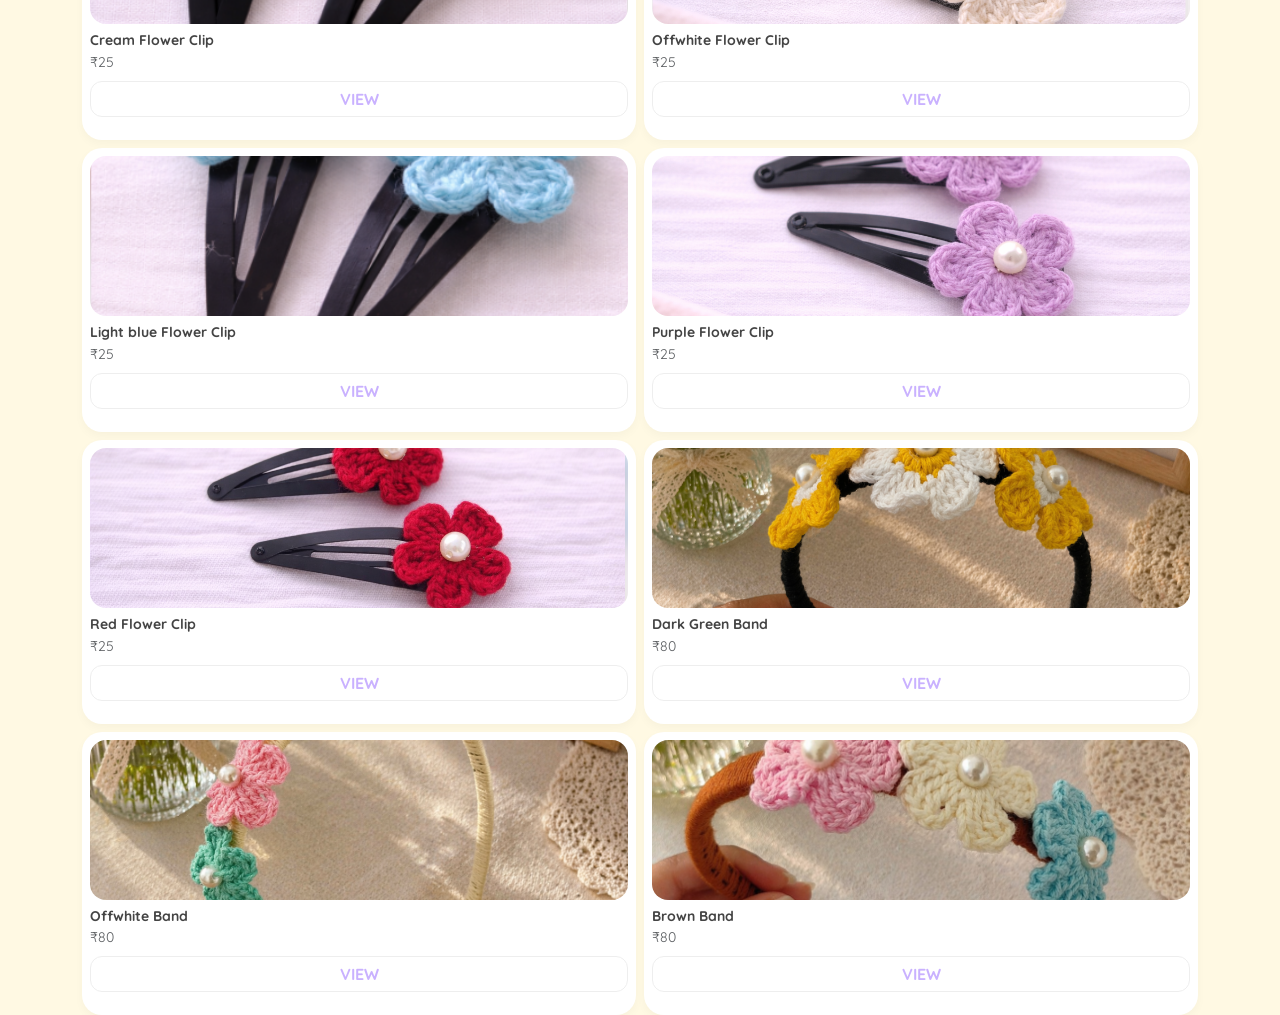
==== commit 82ad4df0: "Update index.html" ====
--- a/index.html
+++ b/index.html
@@ -33,9 +33,9 @@
 <div class="category-nav shadow-sm">
     <div class="cat-item cat-active" onclick="filterCat('All')">All Items</div>
     <div class="cat-item" onclick="filterCat('Purse/Pouch')">Purse/Pouch</div>
-    <div class="cat-item" onclick="filterCat('Soft Toy')">Soft Toy</div>
+    <div class="cat-item" onclick="filterCat('Soft Toy')">Soft Toy</div> <br> 
     <div class="cat-item" onclick="filterCat('Flowers')">Flowers</div>
-    <div class="cat-item" onclick="filterCat('Showpieces')">Showpieces</div>
+    <div class="cat-item" onclick="filterCat('Showpieces')">Showpieces</div> <br> 
     <div class="cat-item" onclick="filterCat('Keychains')">Keychains</div>
     <div class="cat-item" onclick="filterCat('Hair Accessories')">Hair Accessories</div>
     
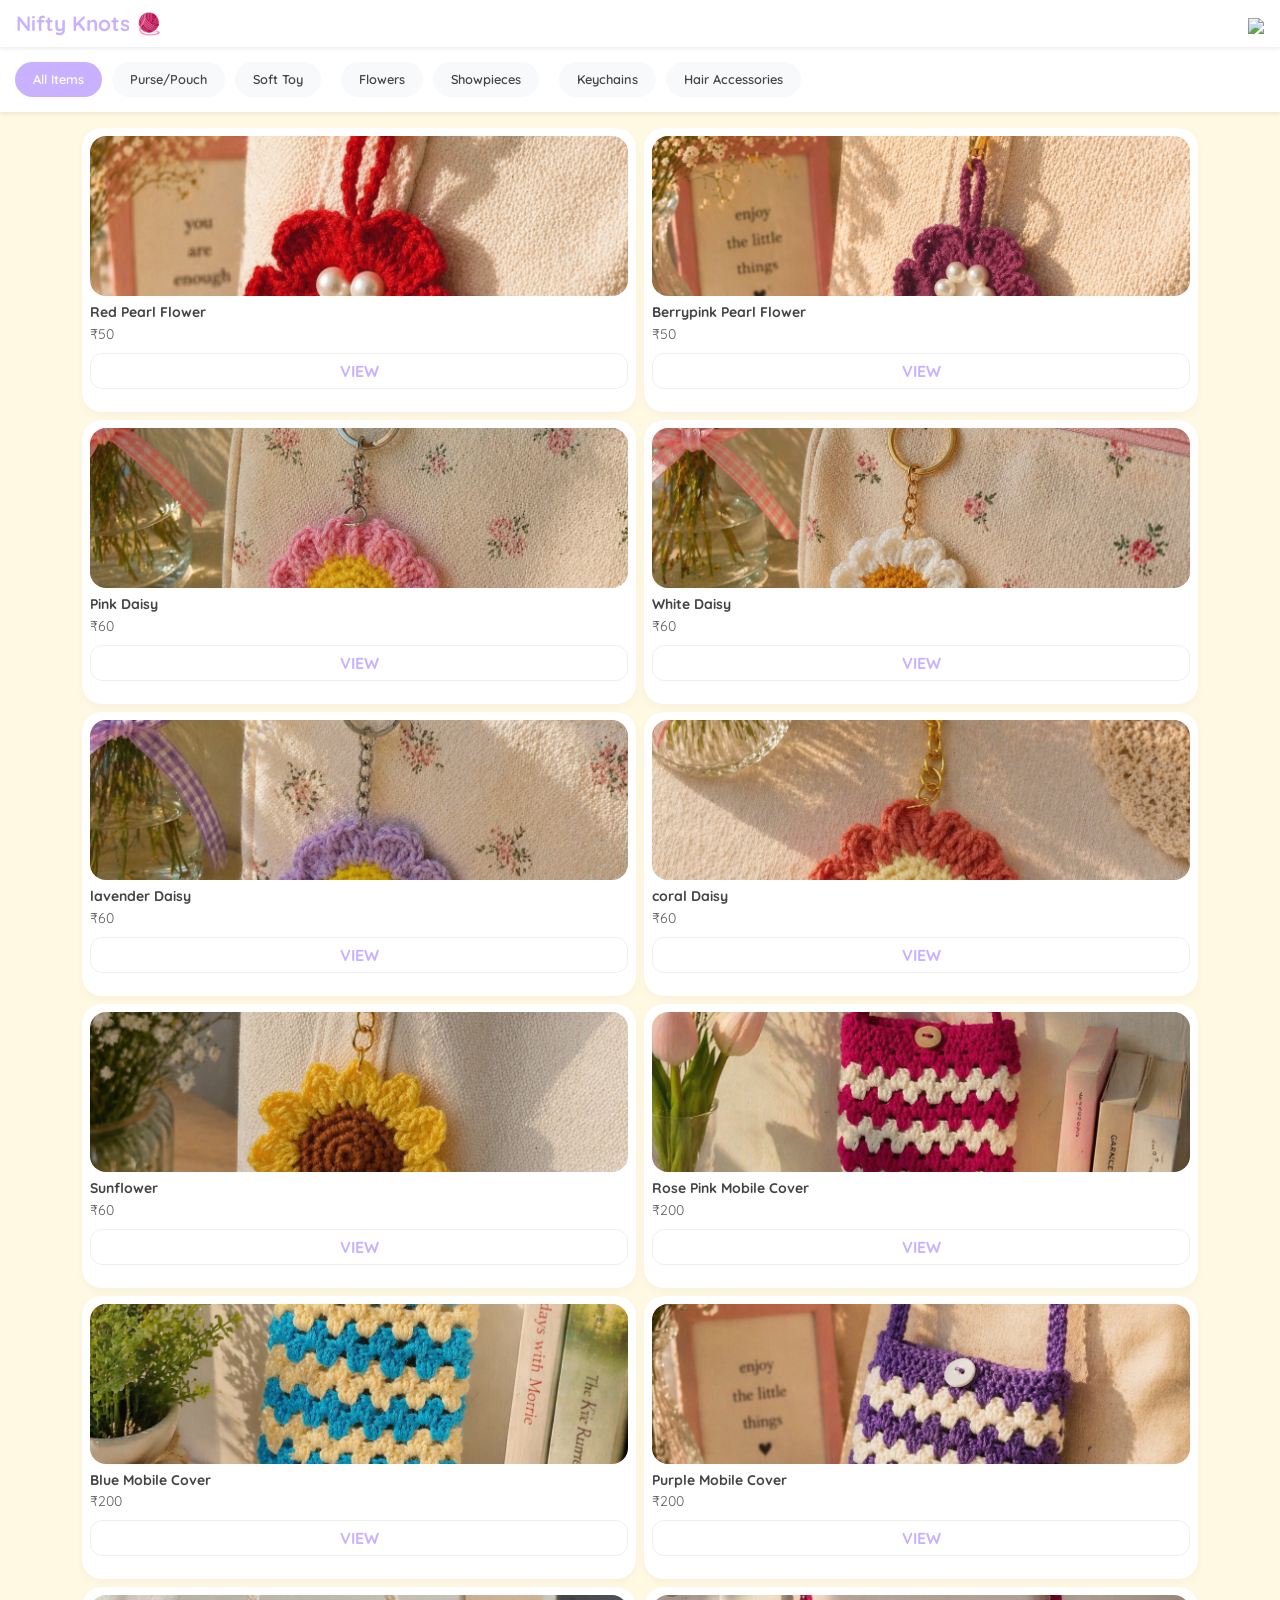
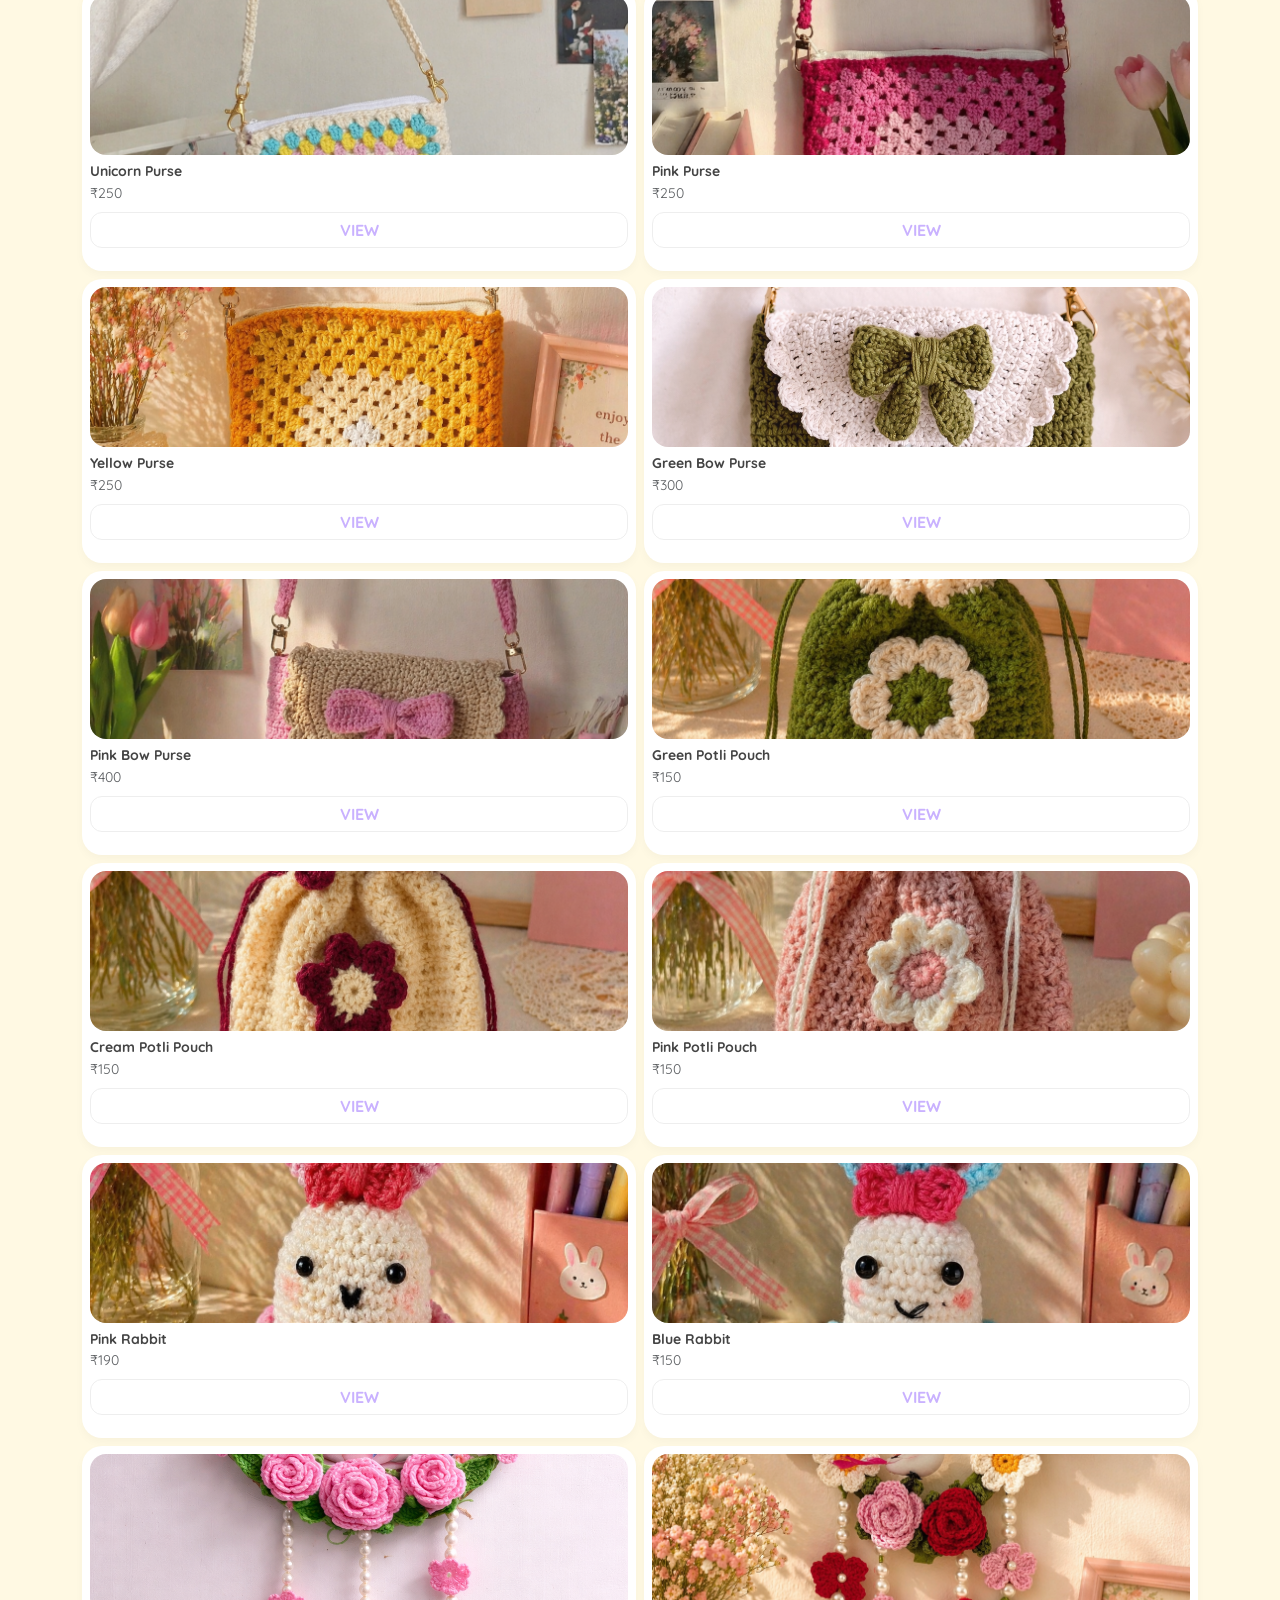
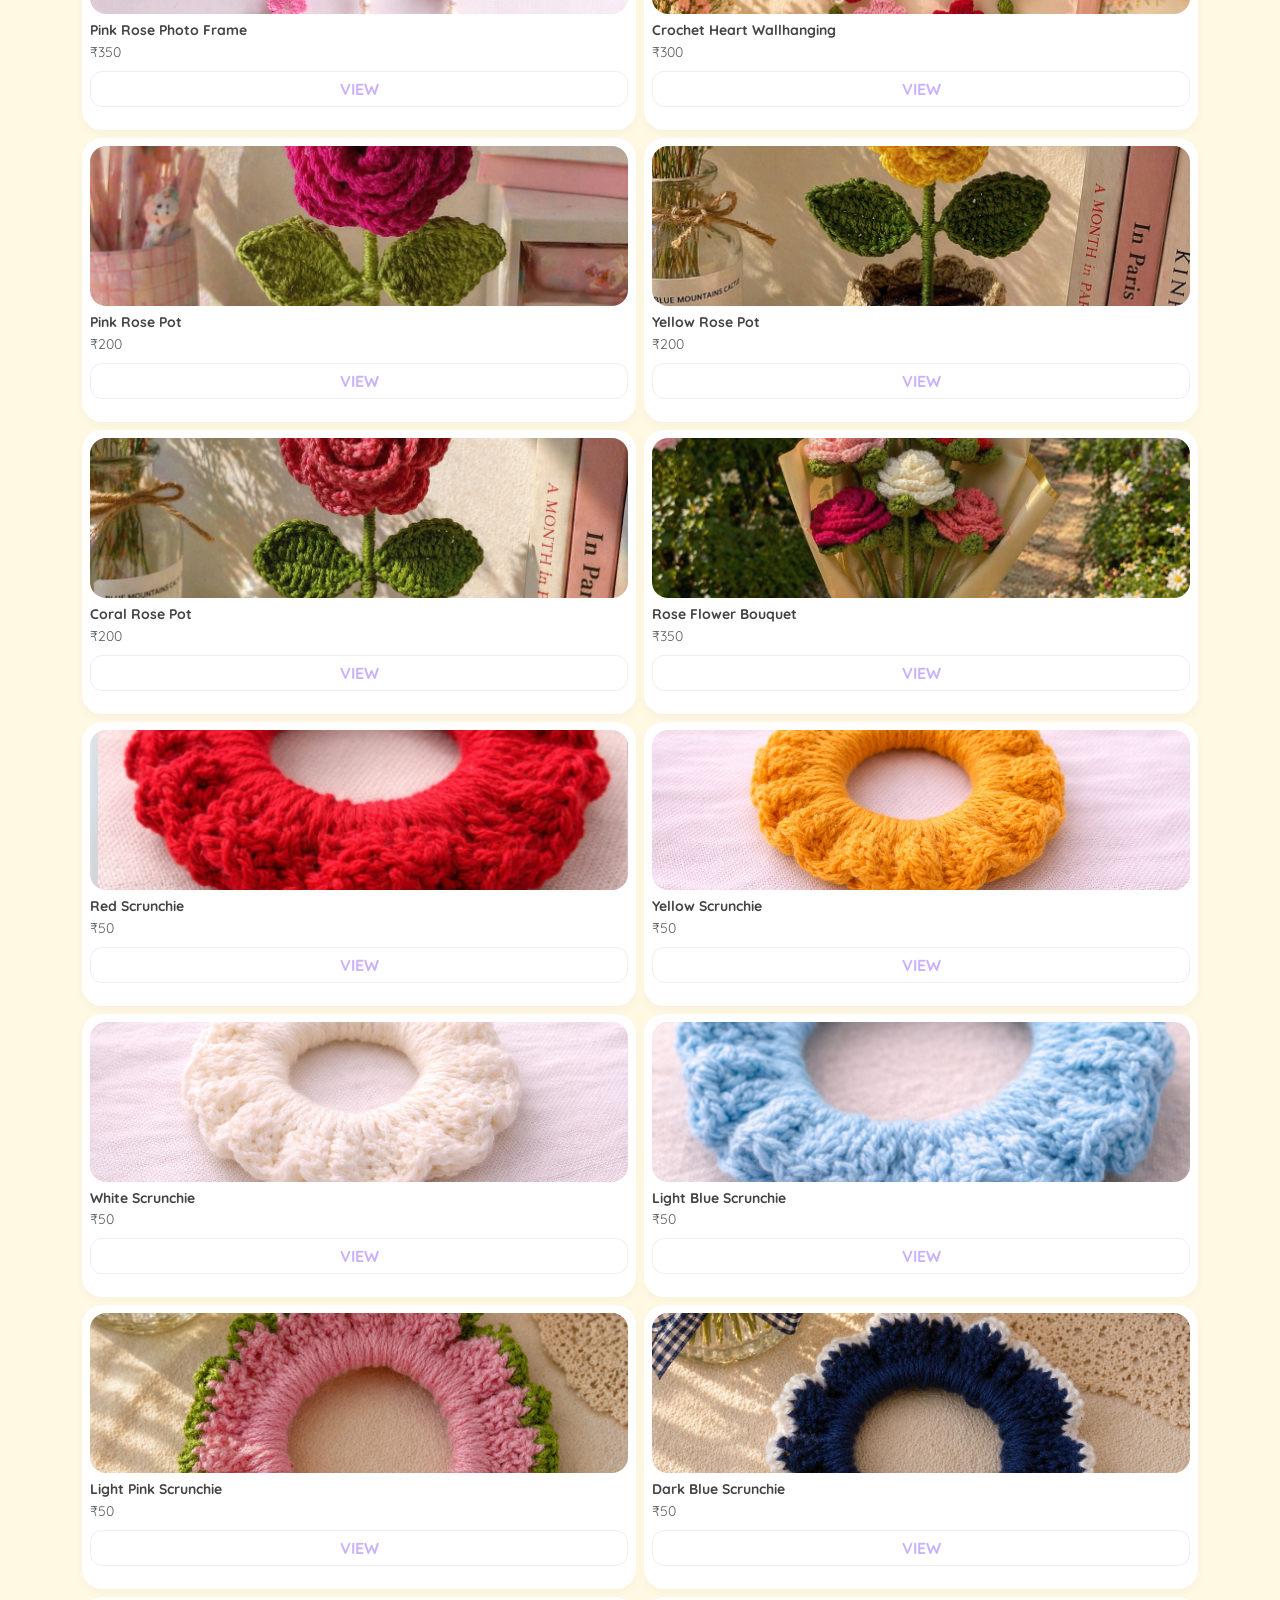
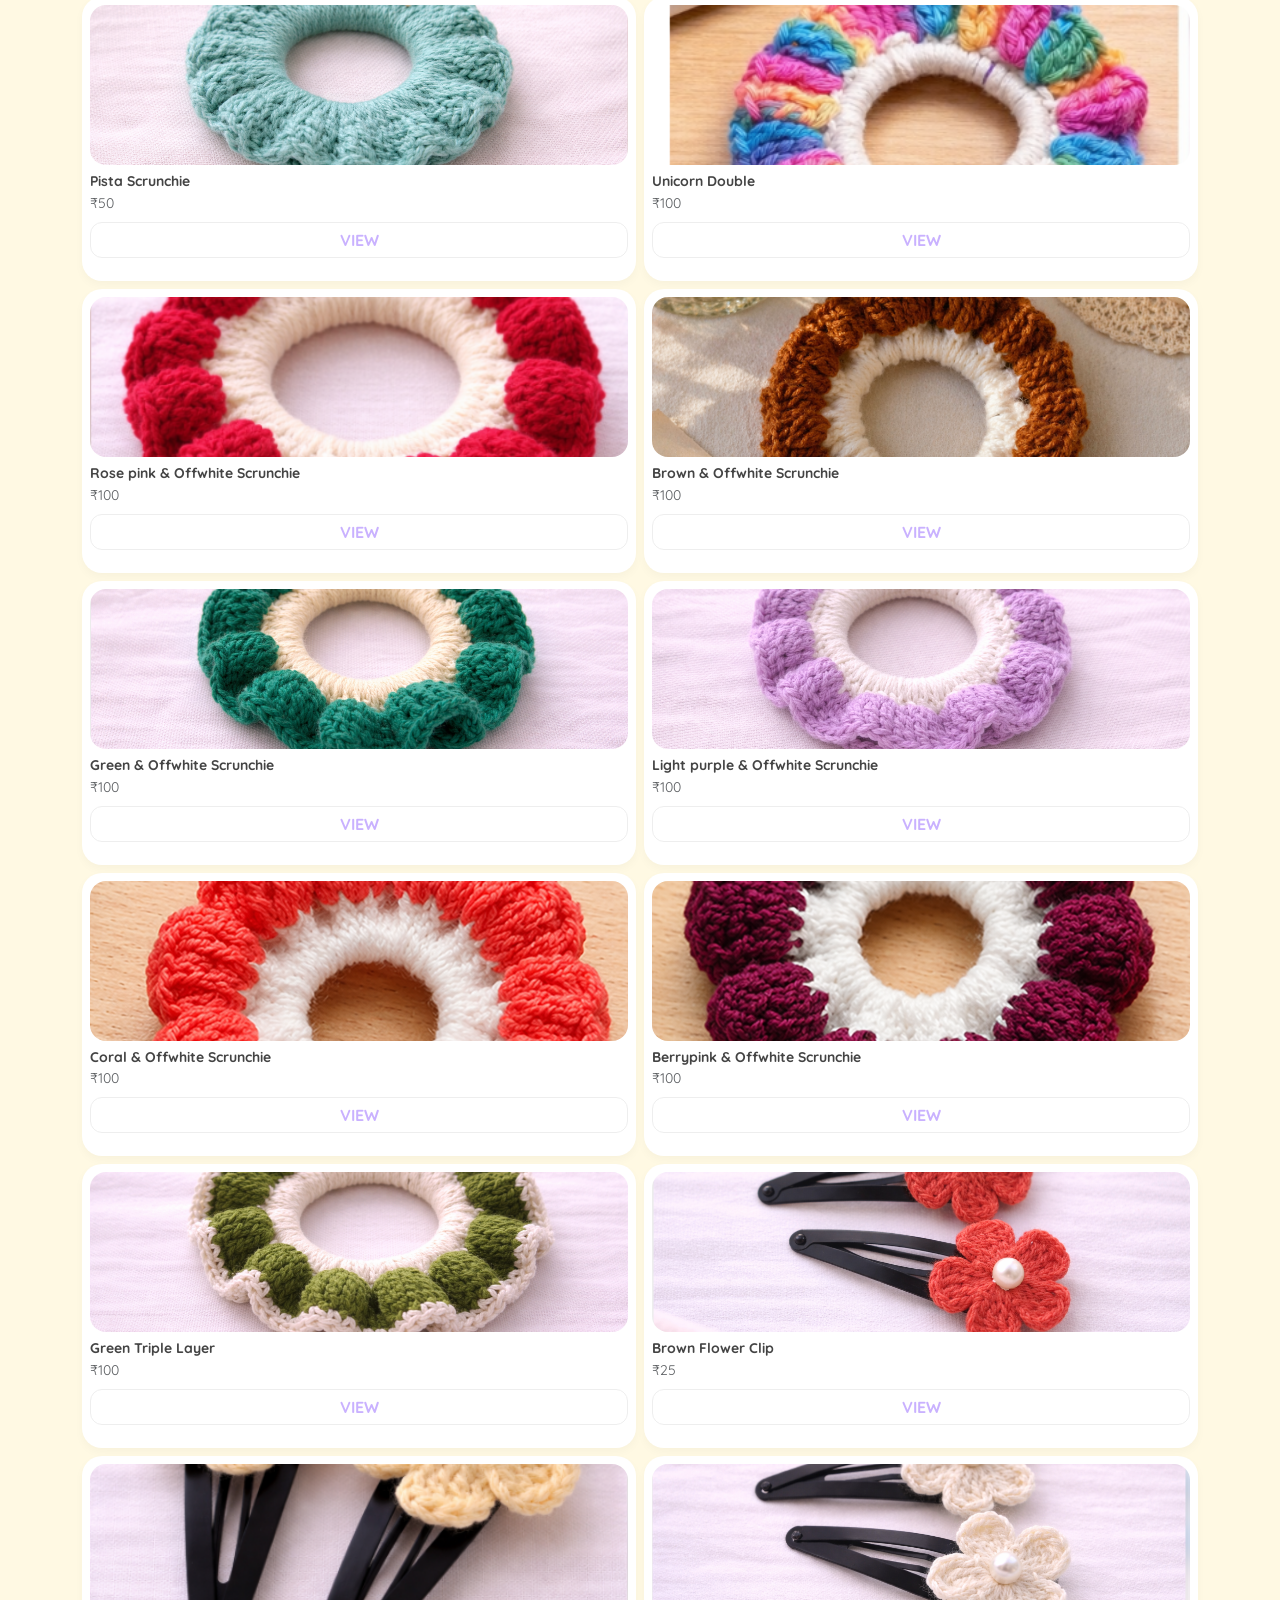
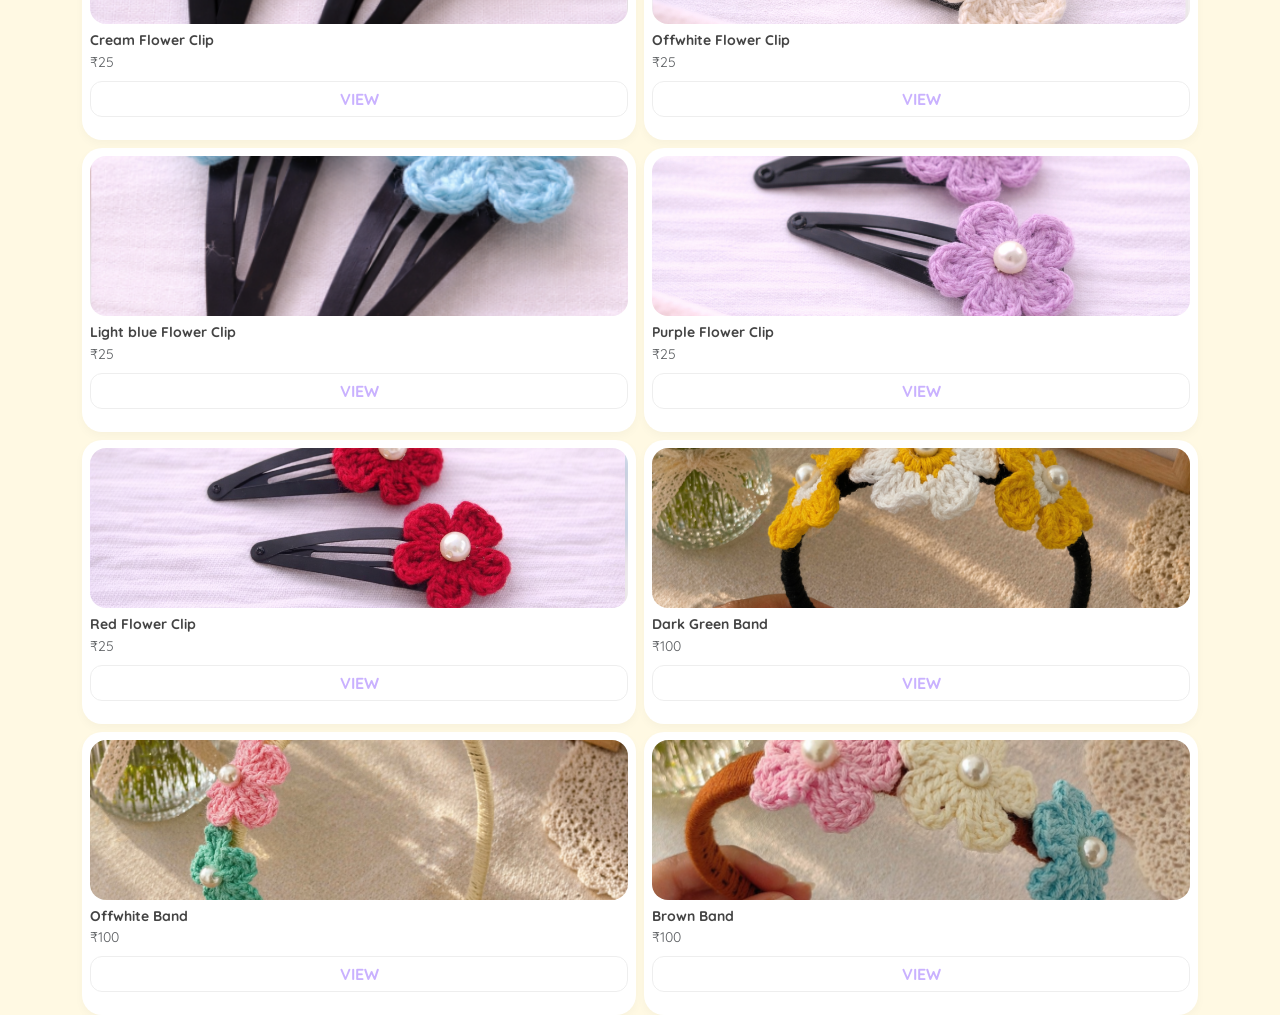
==== commit aeec1759: "Update index.html" ====
--- a/index.html
+++ b/index.html
@@ -48,8 +48,8 @@
 <script>
     const products = [
         // 🌼 KEYCHAINS
-        { id: "k1", cat: "Keychains", name: "Red Pearl Flower", price: 30, img: "red_pearl.png", desc: "Handmade pearl flower keychain." },
-        { id: "k2", cat: "Keychains", name: "Berrypink Pearl Flower", price: 30, img: "berrypink_pearl.png", desc: "Handmade pearl flower keychain." },
+        { id: "k1", cat: "Keychains", name: "Red Pearl Flower", price: 50, img: "red_pearl.png", desc: "Handmade pearl flower keychain." },
+        { id: "k2", cat: "Keychains", name: "Berrypink Pearl Flower", price: 50, img: "berrypink_pearl.png", desc: "Handmade pearl flower keychain." },
         { id: "k5", cat: "Keychains", name: "Pink Daisy", price: 60, img: "pink_daisy_Keychain.png", desc: "Pink daisy flower keychain." },
         { id: "k6", cat: "Keychains", name: "White Daisy", price: 60, img: "white_daisy_Keychain.png", desc: "White daisy flower keychain." },
         { id: "k8", cat: "Keychains", name: "lavender Daisy", price: 60, img: "lavender_daisy_Keychain.png", desc: "lavender daisy flower keychain." },
@@ -64,10 +64,10 @@
         { id: "p5", cat: "Purse/Pouch", name: "Pink Purse", price: 250, img: "rosepink_crossbody_purse.png", desc: "Handmade pink colours Granny square purse." },
         { id: "p6", cat: "Purse/Pouch", name: "Yellow Purse", price: 250, img: "yellow_crossbody_purse.png", desc: "Handmade yellow colours Granny square purse." },
         { id: "p7", cat: "Purse/Pouch", name: "Green Bow Purse", price: 300, img: "green_bow_purse.png", desc: "Elegant green bow cross body purse." },
-        { id: "p8", cat: "Purse/Pouch", name: "Pink Bow Purse", price: 300, img: "lightpink_bow_purse.png", desc: "Elegant pink bow cross body purse." },
-        { id: "p9", cat: "Purse/Pouch", name: "Green Potli Pouch", price: 120, img: "mini_potli_pouch.png", desc: "Small handmade potli pouch." },
-        { id: "p10", cat: "Purse/Pouch", name: "Cream Potli Pouch", price: 120, img: "cream&maron_potli_pouch.png", desc: "Small handmade cream & maroon potli pouch." },
-        { id: "p11", cat: "Purse/Pouch", name: "Pink Potli Pouch", price: 120, img: "offwhite&lightpink_potli_pouch.png", desc: "Small handmade cream & maroon potli pouch." },
+        { id: "p8", cat: "Purse/Pouch", name: "Pink Bow Purse", price: 400, img: "lightpink_bow_purse.png", desc: "Elegant pink bow cross body purse." },
+        { id: "p9", cat: "Purse/Pouch", name: "Green Potli Pouch", price: 150, img: "mini_potli_pouch.png", desc: "Small handmade potli pouch." },
+        { id: "p10", cat: "Purse/Pouch", name: "Cream Potli Pouch", price: 150, img: "cream&maron_potli_pouch.png", desc: "Small handmade cream & maroon potli pouch." },
+        { id: "p11", cat: "Purse/Pouch", name: "Pink Potli Pouch", price: 150, img: "offwhite&lightpink_potli_pouch.png", desc: "Small handmade cream & maroon potli pouch." },
 
         // 🧸 SOFT TOYS
         { id: "s1", cat: "Soft Toy", name: "Pink Rabbit", price: 190, img: "pink_mini_rabbit_soft_toy.png", desc: "Cute handmade pink rabbit soft toy." },
@@ -79,9 +79,9 @@
         { id: "s4_show", cat: "Showpieces", name: "Crochet Heart Wallhanging", price: 300, img: "rose_heartshape_wallhanging.png", desc: "Crochet Heart Wallhanging." },
 
         // 🌹 FLOWERS
-        { id: "f1", cat: "Flowers", name: "Pink Rose Pot", price: 180, img: "rosepink_flowerpot.png", desc: "Handmade pink rose flower pot." },
-        { id: "f2", cat: "Flowers", name: "Yellow Rose Pot", price: 180, img: "yellowrose_flowerpot.png", desc: "Handmade yellow rose flower pot." },
-        { id: "f3", cat: "Flowers", name: "Coral Rose Pot", price: 180, img: "coralrose_flowerpot.png", desc: "Handmade coral rose flower pot." },
+        { id: "f1", cat: "Flowers", name: "Pink Rose Pot", price: 200, img: "rosepink_flowerpot.png", desc: "Handmade pink rose flower pot." },
+        { id: "f2", cat: "Flowers", name: "Yellow Rose Pot", price: 200, img: "yellowrose_flowerpot.png", desc: "Handmade yellow rose flower pot." },
+        { id: "f3", cat: "Flowers", name: "Coral Rose Pot", price: 200, img: "coralrose_flowerpot.png", desc: "Handmade coral rose flower pot." },
         { id: "f4", cat: "Flowers", name: "Rose Flower Bouquet", price: 350, img: "rose_flower_bouquet.png", desc: "Handmade rose flower bouquet." }, // Fixed the missing comma here!
 
         // 🎀 HAIR ACCESSORIES
@@ -92,23 +92,23 @@
         { id: "h5", cat: "Hair Accessories", name: "Light Pink Scrunchie", price: 50, img: "lightpink_scrunchie.png", desc: "Simple handmade light pink scrunchie." },
         { id: "h6", cat: "Hair Accessories", name: "Dark Blue Scrunchie", price: 50, img: "darkblue_scrunchie.png", desc: "Simple handmade dark blue scrunchie." },
         { id: "h7", cat: "Hair Accessories", name: "Pista Scrunchie", price: 50, img: "pista_scrunchie.png", desc: "Simple handmade pista green scrunchie." },
-        { id: "h8", cat: "Hair Accessories", name: "Unicorn Double", price: 80, img: "unicorn_double.png", desc: "Double color unicorn shaded scrunchie." },
-        { id: "h9", cat: "Hair Accessories", name: "Rose pink & Offwhite Scrunchie", price: 80, img: "rose_white_double.png", desc: "Rose pink & Offwhite Scrunchie ." },
-        { id: "h10", cat: "Hair Accessories", name: "Brown & Offwhite Scrunchie", price: 80, img: "brown_offwhite_double.png", desc: "Brown & Offwhite Scrunchie ." },
-        { id: "h11", cat: "Hair Accessories", name: "Green & Offwhite Scrunchie", price: 80, img: "green_white_double.png", desc: "Green & Offwhite Scrunchie ." },
-        { id: "h12", cat: "Hair Accessories", name: "Light purple & Offwhite Scrunchie", price: 80, img: "purple_white_double.png", desc: "light purple & Offwhite Scrunchie ." },
-        { id: "h13", cat: "Hair Accessories", name: "Coral & Offwhite Scrunchie", price: 80, img: "coral_white_double.png", desc: "Coral & white Scrunchie." },
-        { id: "h14", cat: "Hair Accessories", name: "Berrypink & Offwhite Scrunchie", price: 80, img: "berrypink_white_double.png", desc: "Berrypink  & white Scrunchie." },
-        { id: "h15", cat: "Hair Accessories", name: "Green Triple Layer", price: 80, img: "green_triple.png", desc: "Triple layer green & white scrunchie." },
+        { id: "h8", cat: "Hair Accessories", name: "Unicorn Double", price: 100, img: "unicorn_double.png", desc: "Double color unicorn shaded scrunchie." },
+        { id: "h9", cat: "Hair Accessories", name: "Rose pink & Offwhite Scrunchie", price: 100, img: "rose_white_double.png", desc: "Rose pink & Offwhite Scrunchie ." },
+        { id: "h10", cat: "Hair Accessories", name: "Brown & Offwhite Scrunchie", price: 100, img: "brown_offwhite_double.png", desc: "Brown & Offwhite Scrunchie ." },
+        { id: "h11", cat: "Hair Accessories", name: "Green & Offwhite Scrunchie", price: 100, img: "green_white_double.png", desc: "Green & Offwhite Scrunchie ." },
+        { id: "h12", cat: "Hair Accessories", name: "Light purple & Offwhite Scrunchie", price: 100, img: "purple_white_double.png", desc: "light purple & Offwhite Scrunchie ." },
+        { id: "h13", cat: "Hair Accessories", name: "Coral & Offwhite Scrunchie", price: 100, img: "coral_white_double.png", desc: "Coral & white Scrunchie." },
+        { id: "h14", cat: "Hair Accessories", name: "Berrypink & Offwhite Scrunchie", price: 100, img: "berrypink_white_double.png", desc: "Berrypink  & white Scrunchie." },
+        { id: "h15", cat: "Hair Accessories", name: "Green Triple Layer", price: 100, img: "green_triple.png", desc: "Triple layer green & white scrunchie." },
         { id: "h16", cat: "Hair Accessories", name: "Brown Flower Clip", price: 25, img: "brown_flower_clip.png", desc: "Handmade brown flower hair clip." },
         { id: "h17", cat: "Hair Accessories", name: "Cream Flower Clip", price: 25, img: "cream_flower_clip.png", desc: "Handmade Cream flower hair clip." },
         { id: "h18", cat: "Hair Accessories", name: "Offwhite Flower Clip", price: 25, img: "offwhite_flower_clip.png", desc: "Handmade offwhite flower hair clip." },
         { id: "h19", cat: "Hair Accessories", name: "Light blue Flower Clip", price: 25, img: "lblue_flower_clip.png", desc: "Handmade light blue flower hair clip." },
         { id: "h20", cat: "Hair Accessories", name: "Purple Flower Clip", price: 25, img: "purple_flower_clip.png", desc: "Handmade Purple flower hair clip." },
         { id: "h21", cat: "Hair Accessories", name: "Red Flower Clip", price: 25, img: "red_flower_clip.png", desc: "Handmade red flower hair clip." },
-        { id: "h22", cat: "Hair Accessories", name: "Dark Green Band", price: 80, img: "dark_green_hair_band.png", desc: "Handmade dark green with tiny flowers hair band." },
-        { id: "h23", cat: "Hair Accessories", name: "Offwhite Band", price: 80, img: "offwhite_hair_band.png", desc: "Handmade offwhite with tiny flowers hair band." },
-        { id: "h24", cat: "Hair Accessories", name: "Brown Band", price: 80, img: "brown_hair_band.png", desc: "Handmade Brown tiny with flowers hair band." }
+        { id: "h22", cat: "Hair Accessories", name: "Dark Green Band", price: 100, img: "dark_green_hair_band.png", desc: "Handmade dark green with tiny flowers hair band." },
+        { id: "h23", cat: "Hair Accessories", name: "Offwhite Band", price: 100, img: "offwhite_hair_band.png", desc: "Handmade offwhite with tiny flowers hair band." },
+        { id: "h24", cat: "Hair Accessories", name: "Brown Band", price: 100, img: "brown_hair_band.png", desc: "Handmade Brown tiny with flowers hair band." }
     ];
 
     let currentCat = "All";
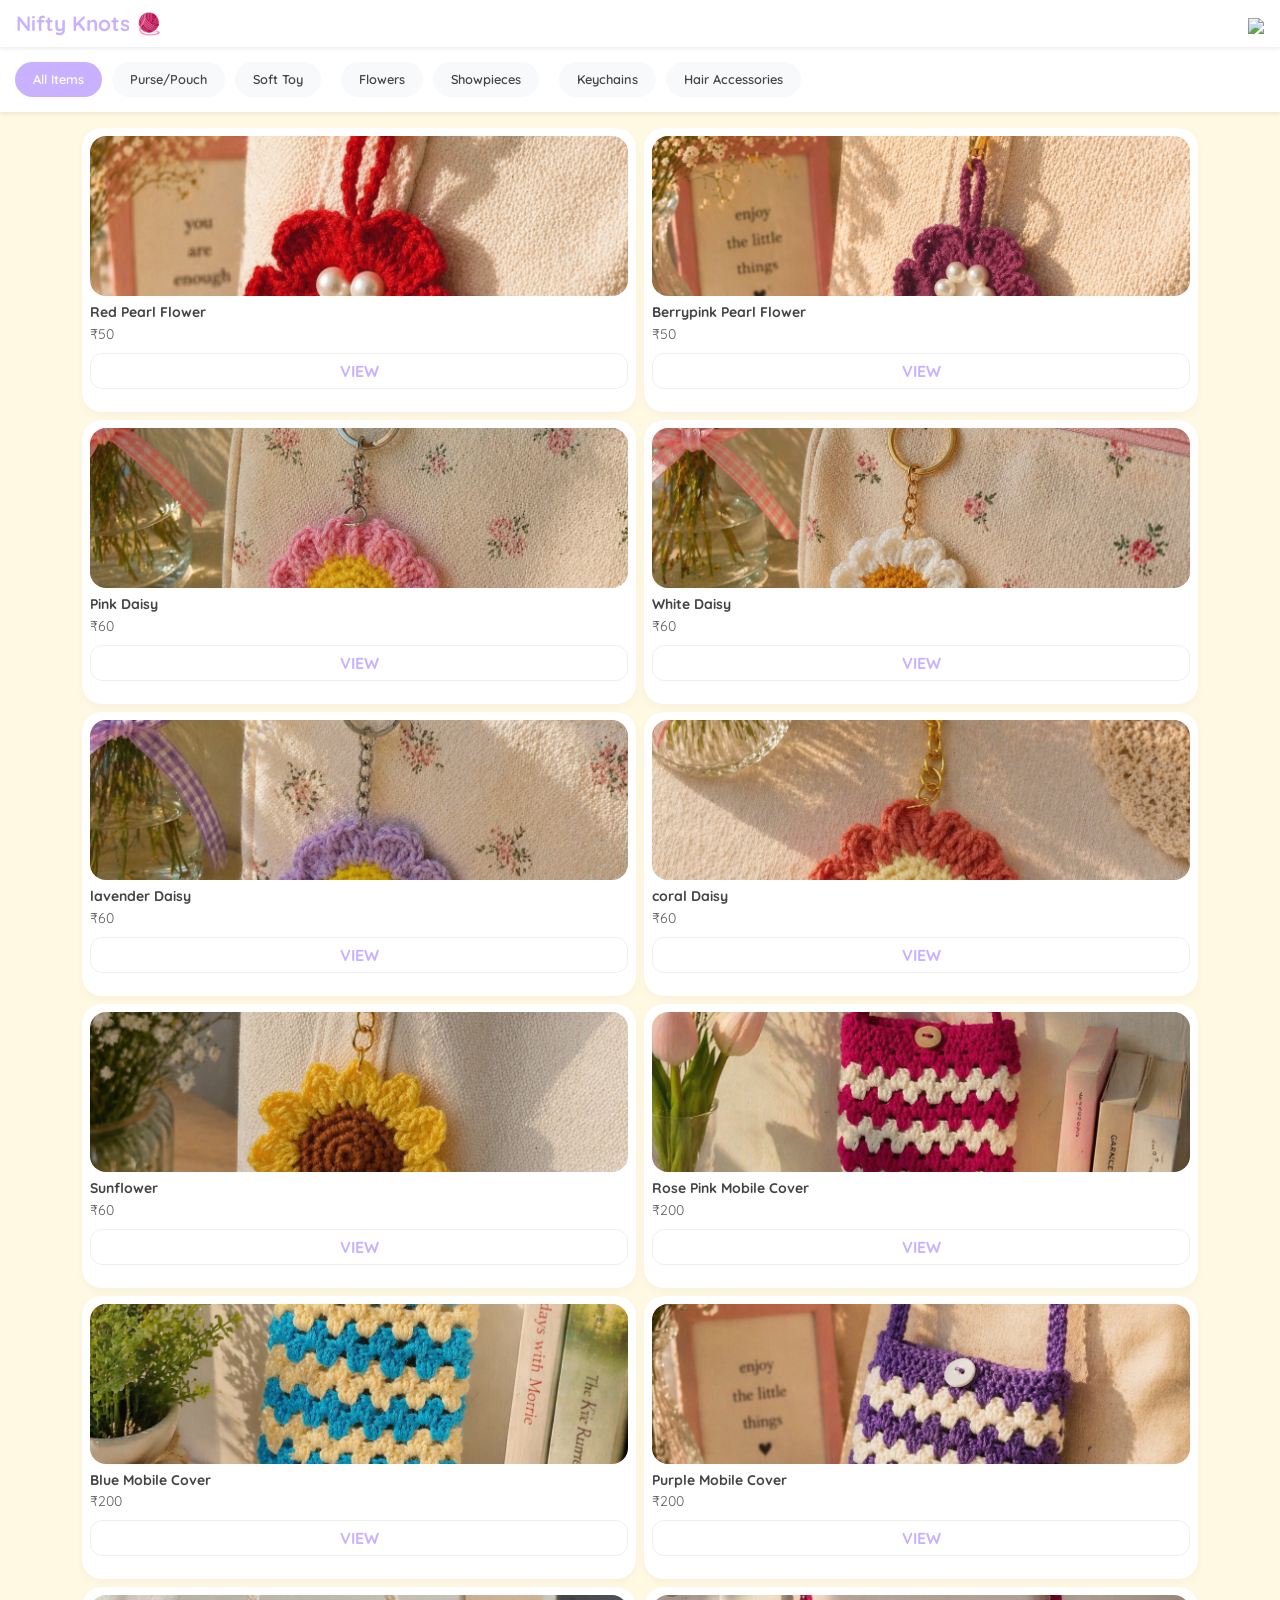
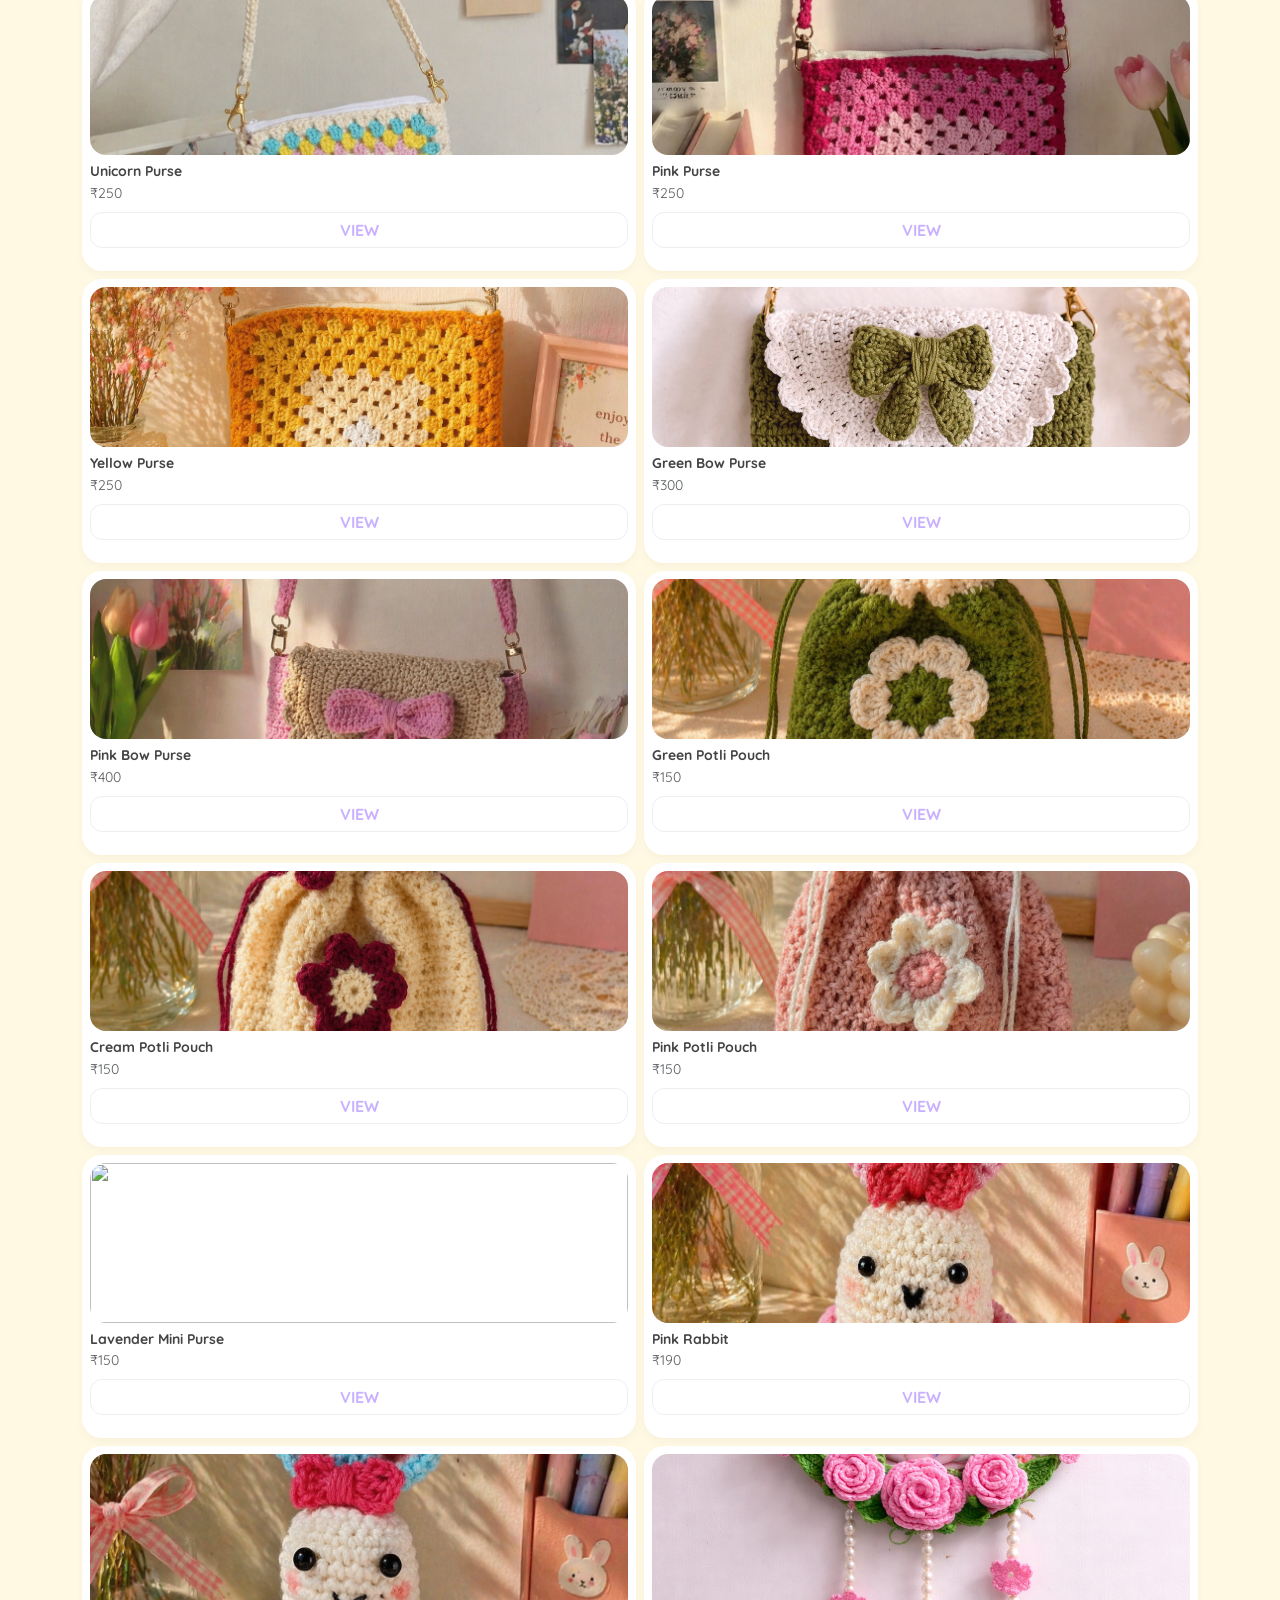
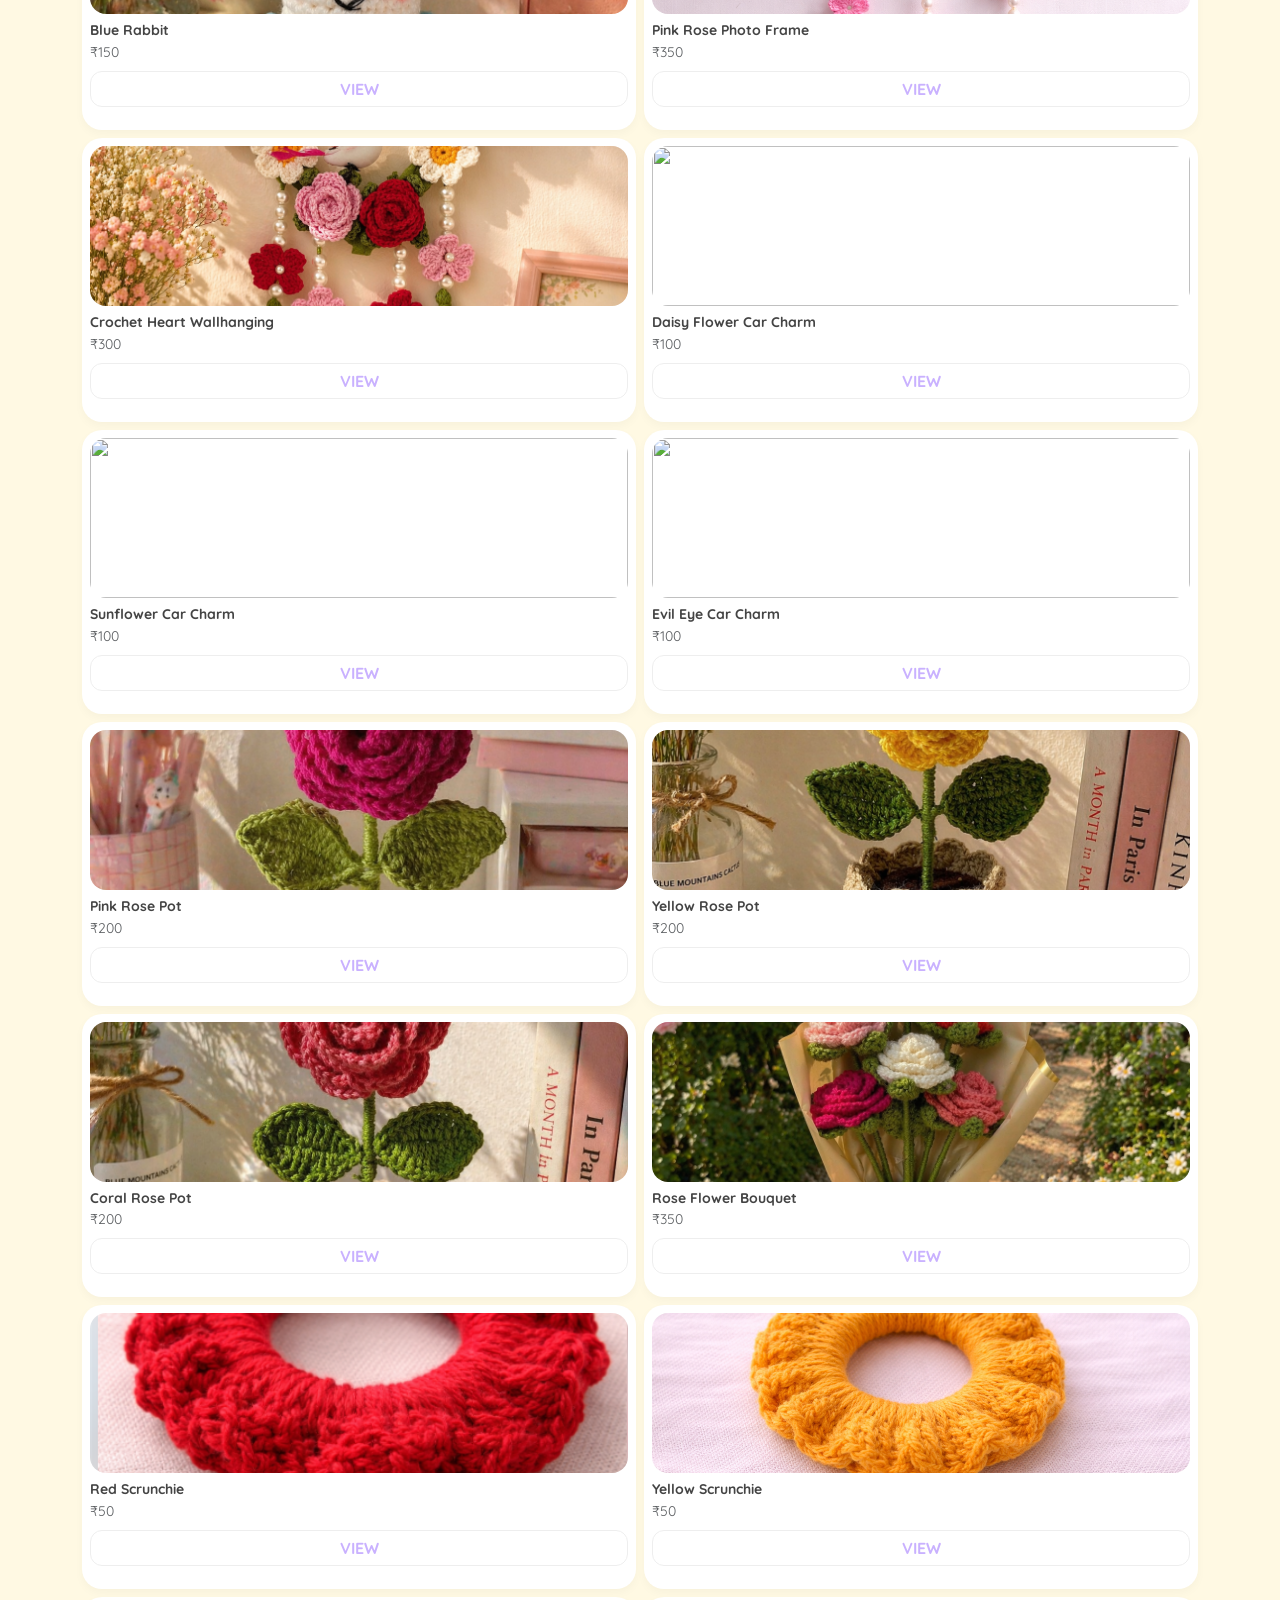
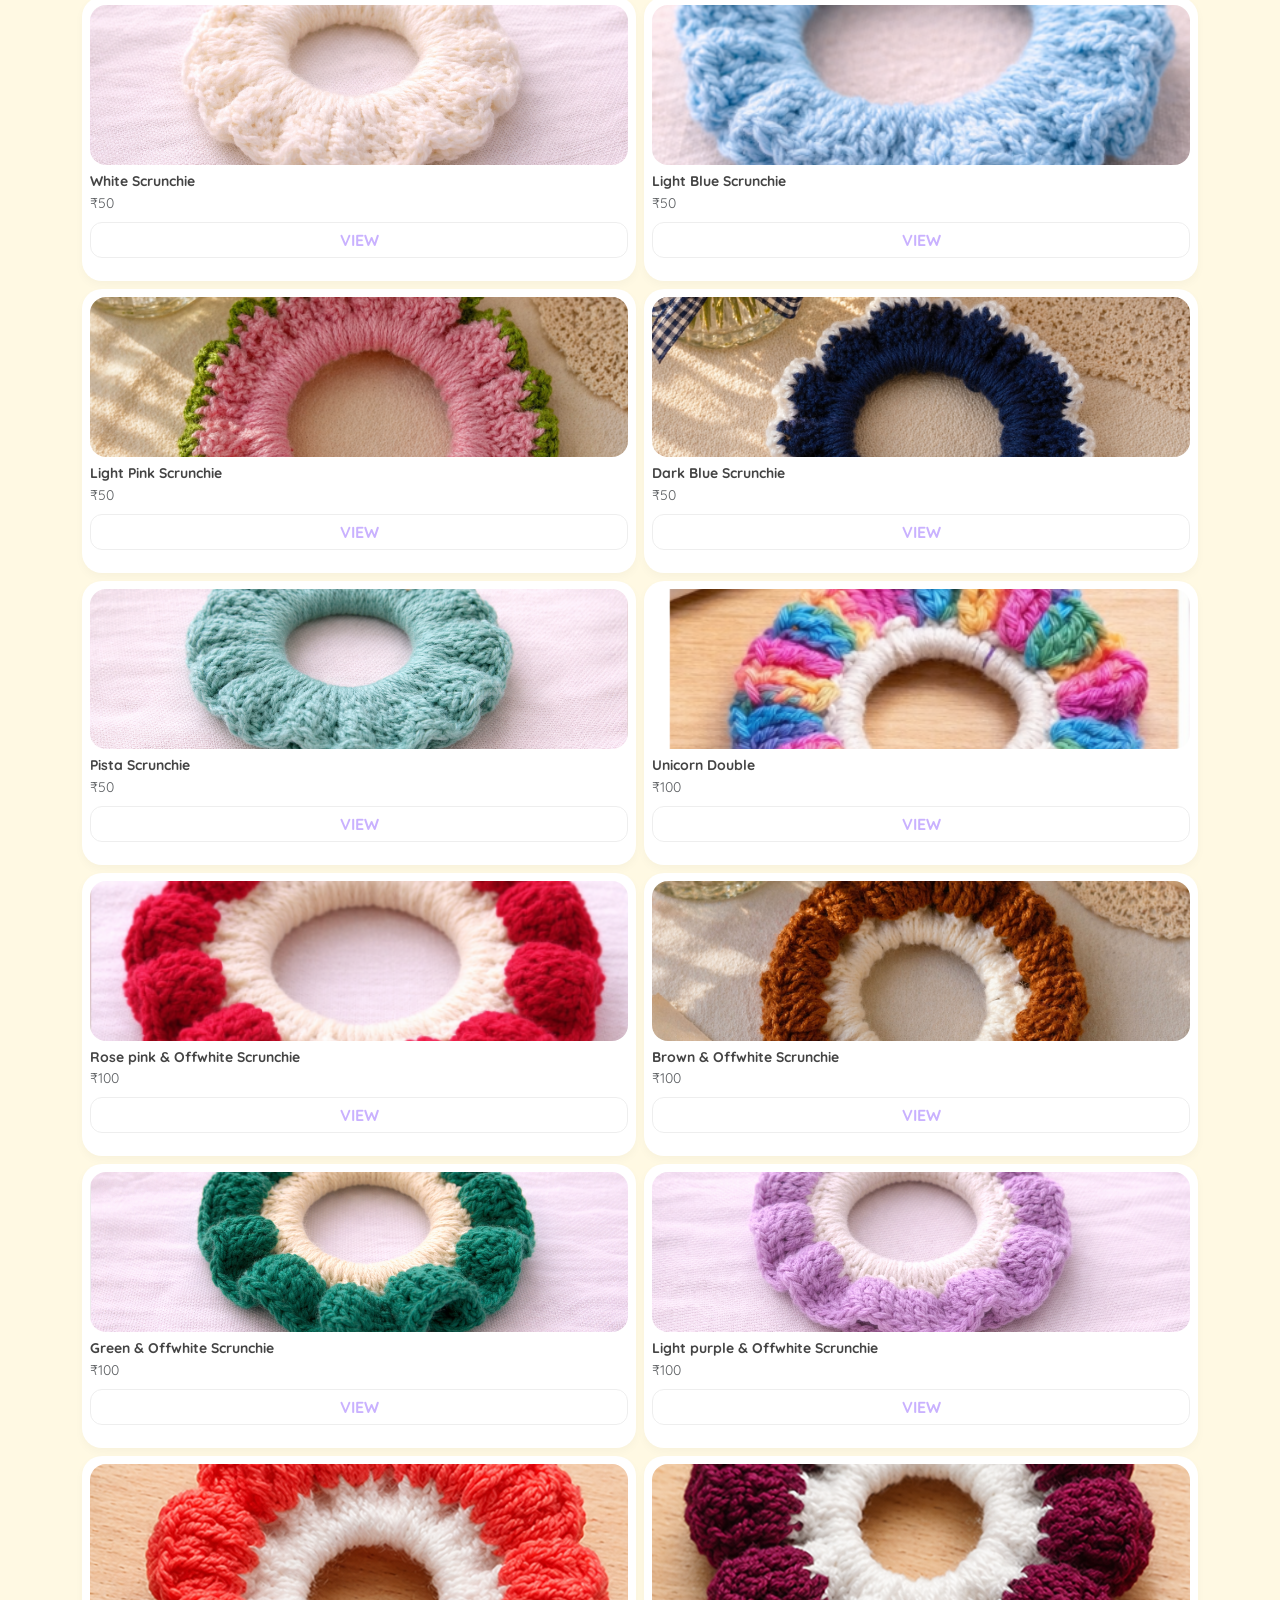
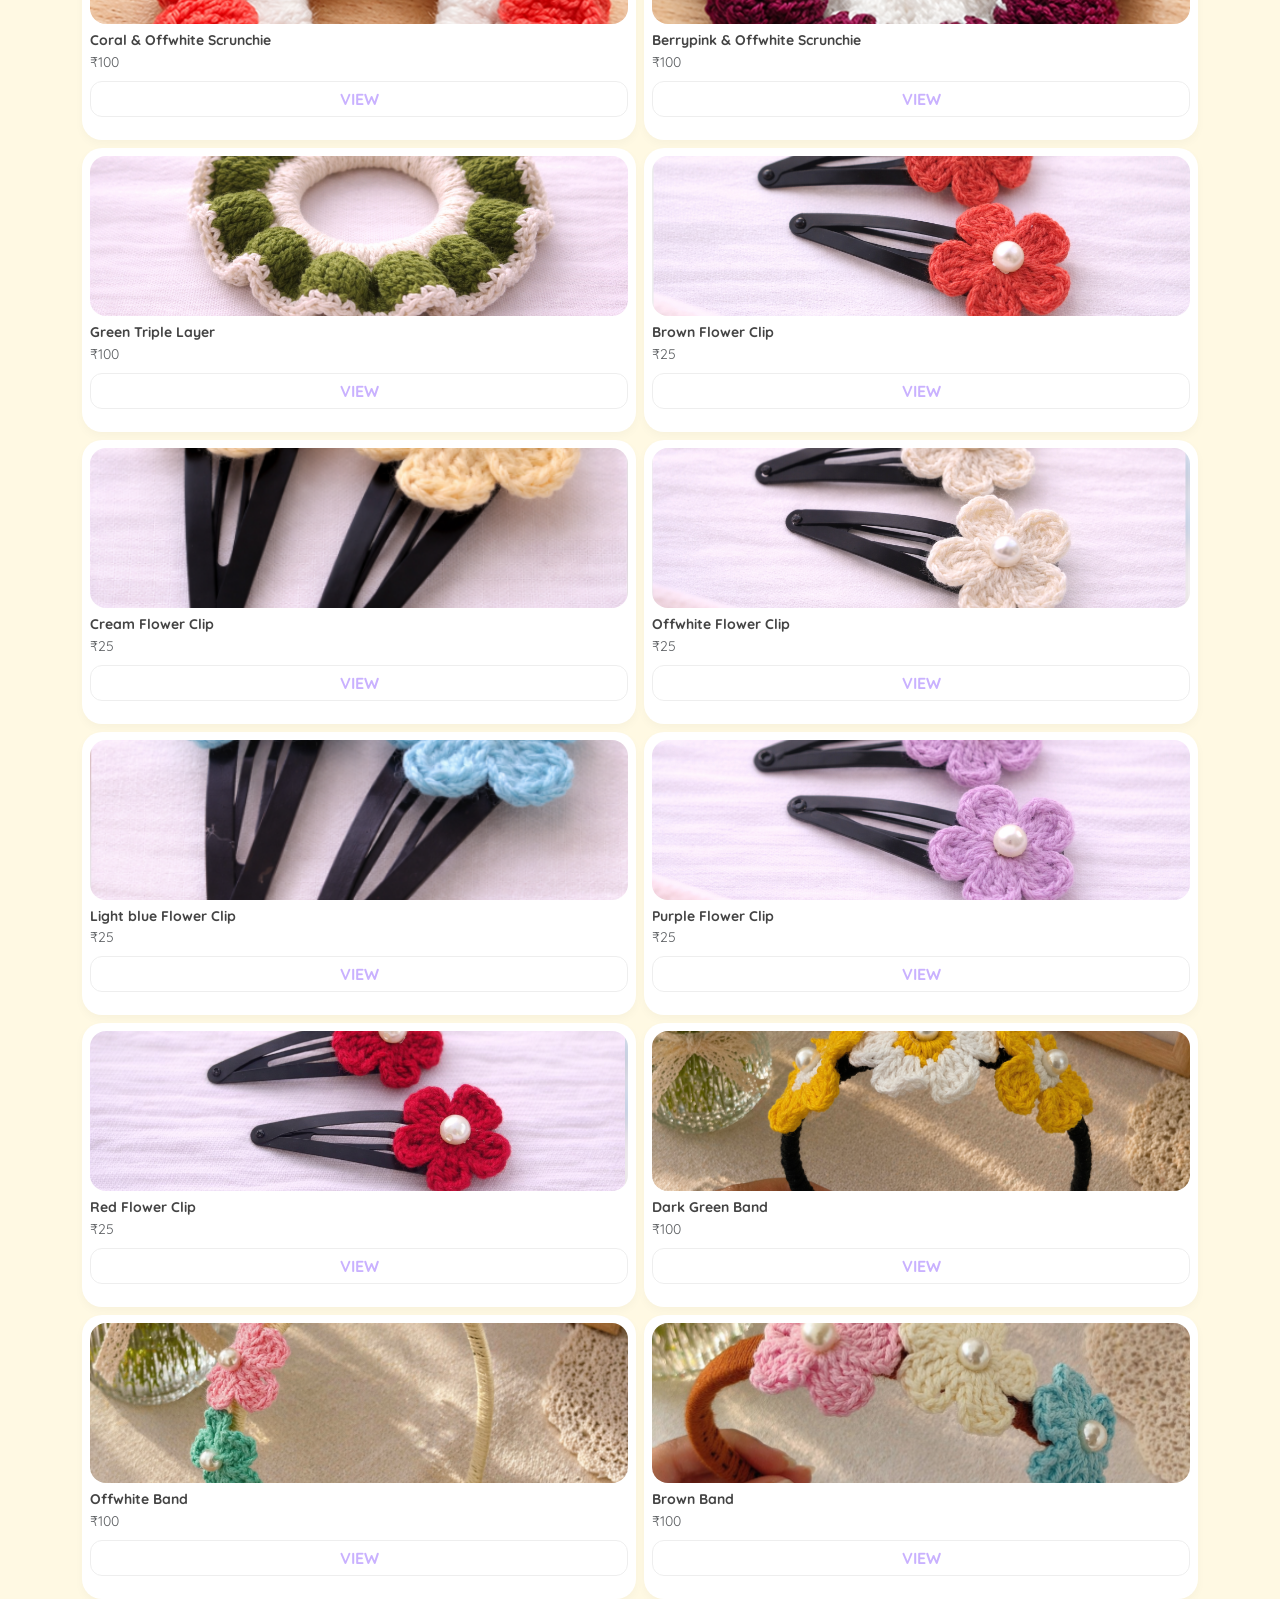
==== commit 717d8941: "Update index.html" ====
--- a/index.html
+++ b/index.html
@@ -68,6 +68,8 @@
         { id: "p9", cat: "Purse/Pouch", name: "Green Potli Pouch", price: 150, img: "mini_potli_pouch.png", desc: "Small handmade potli pouch." },
         { id: "p10", cat: "Purse/Pouch", name: "Cream Potli Pouch", price: 150, img: "cream&maron_potli_pouch.png", desc: "Small handmade cream & maroon potli pouch." },
         { id: "p11", cat: "Purse/Pouch", name: "Pink Potli Pouch", price: 150, img: "offwhite&lightpink_potli_pouch.png", desc: "Small handmade cream & maroon potli pouch." },
+        { id: "p12", cat: "Purse/Pouch", name: "Lavender Mini Purse", price: 150, img: "Lavender_mini_purse.png", desc: "Small mini purse for cards , keychains , etc ." },
+
 
         // 🧸 SOFT TOYS
         { id: "s1", cat: "Soft Toy", name: "Pink Rabbit", price: 190, img: "pink_mini_rabbit_soft_toy.png", desc: "Cute handmade pink rabbit soft toy." },
@@ -77,6 +79,9 @@
         // 🖼️ SHOWPIECES
         { id: "s3_show", cat: "Showpieces", name: "Pink Rose Photo Frame", price: 350, img: "rose_flower_photo_frame.png", desc: "Handmade rose flower photo frame." },
         { id: "s4_show", cat: "Showpieces", name: "Crochet Heart Wallhanging", price: 300, img: "rose_heartshape_wallhanging.png", desc: "Crochet Heart Wallhanging." },
+        { id: "s5_show", cat: "Showpieces", name: "Daisy Flower Car Charm", price: 100, img: "daisyflower_carcharm.png", desc: "Daisy Flower Car Charm" },
+        { id: "s6_show", cat: "Showpieces", name: "Sunflower Car Charm", price: 100, img: "sunflower_carcharm.png", desc: "Daisy Flower Car Charm" },
+        { id: "s7_show", cat: "Showpieces", name: "Evil Eye Car Charm", price: 100, img: "evileye_carcharm.png", desc: "Evil Eye Car Charm" },
 
         // 🌹 FLOWERS
         { id: "f1", cat: "Flowers", name: "Pink Rose Pot", price: 200, img: "rosepink_flowerpot.png", desc: "Handmade pink rose flower pot." },
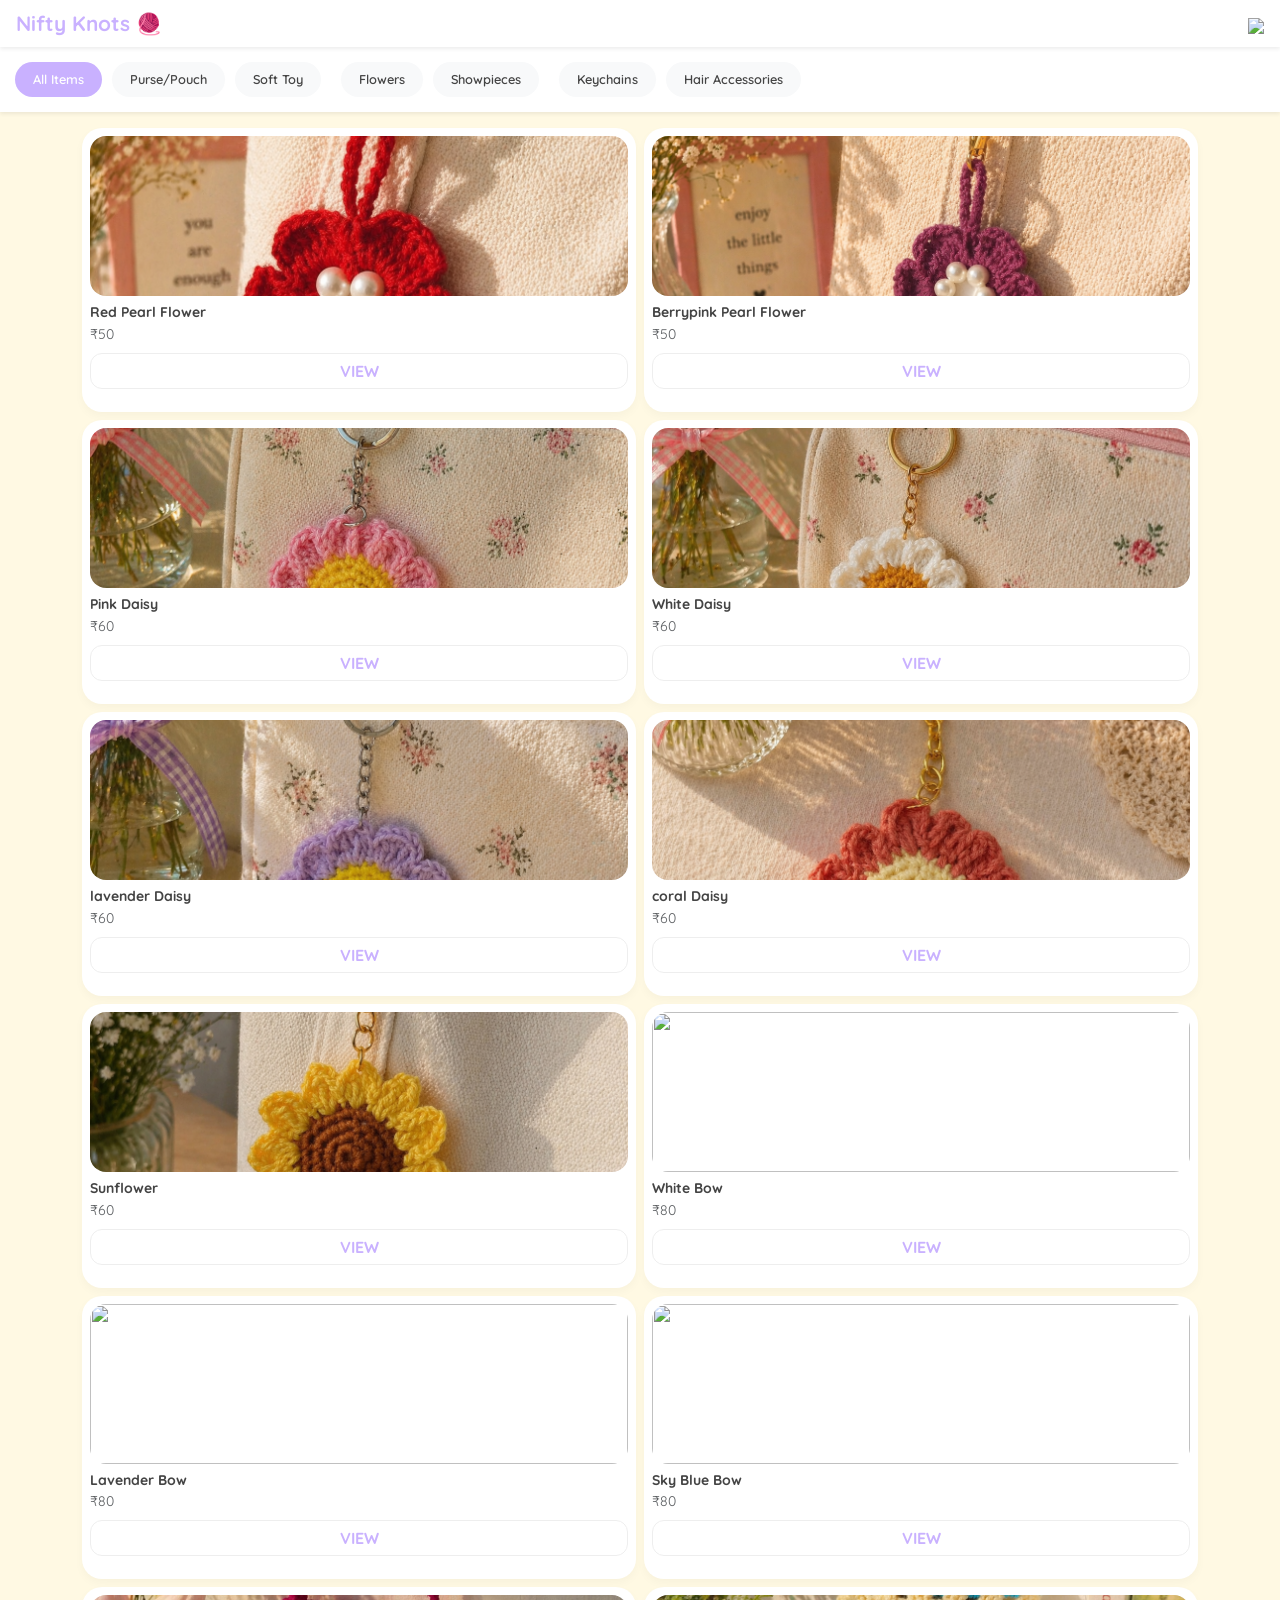
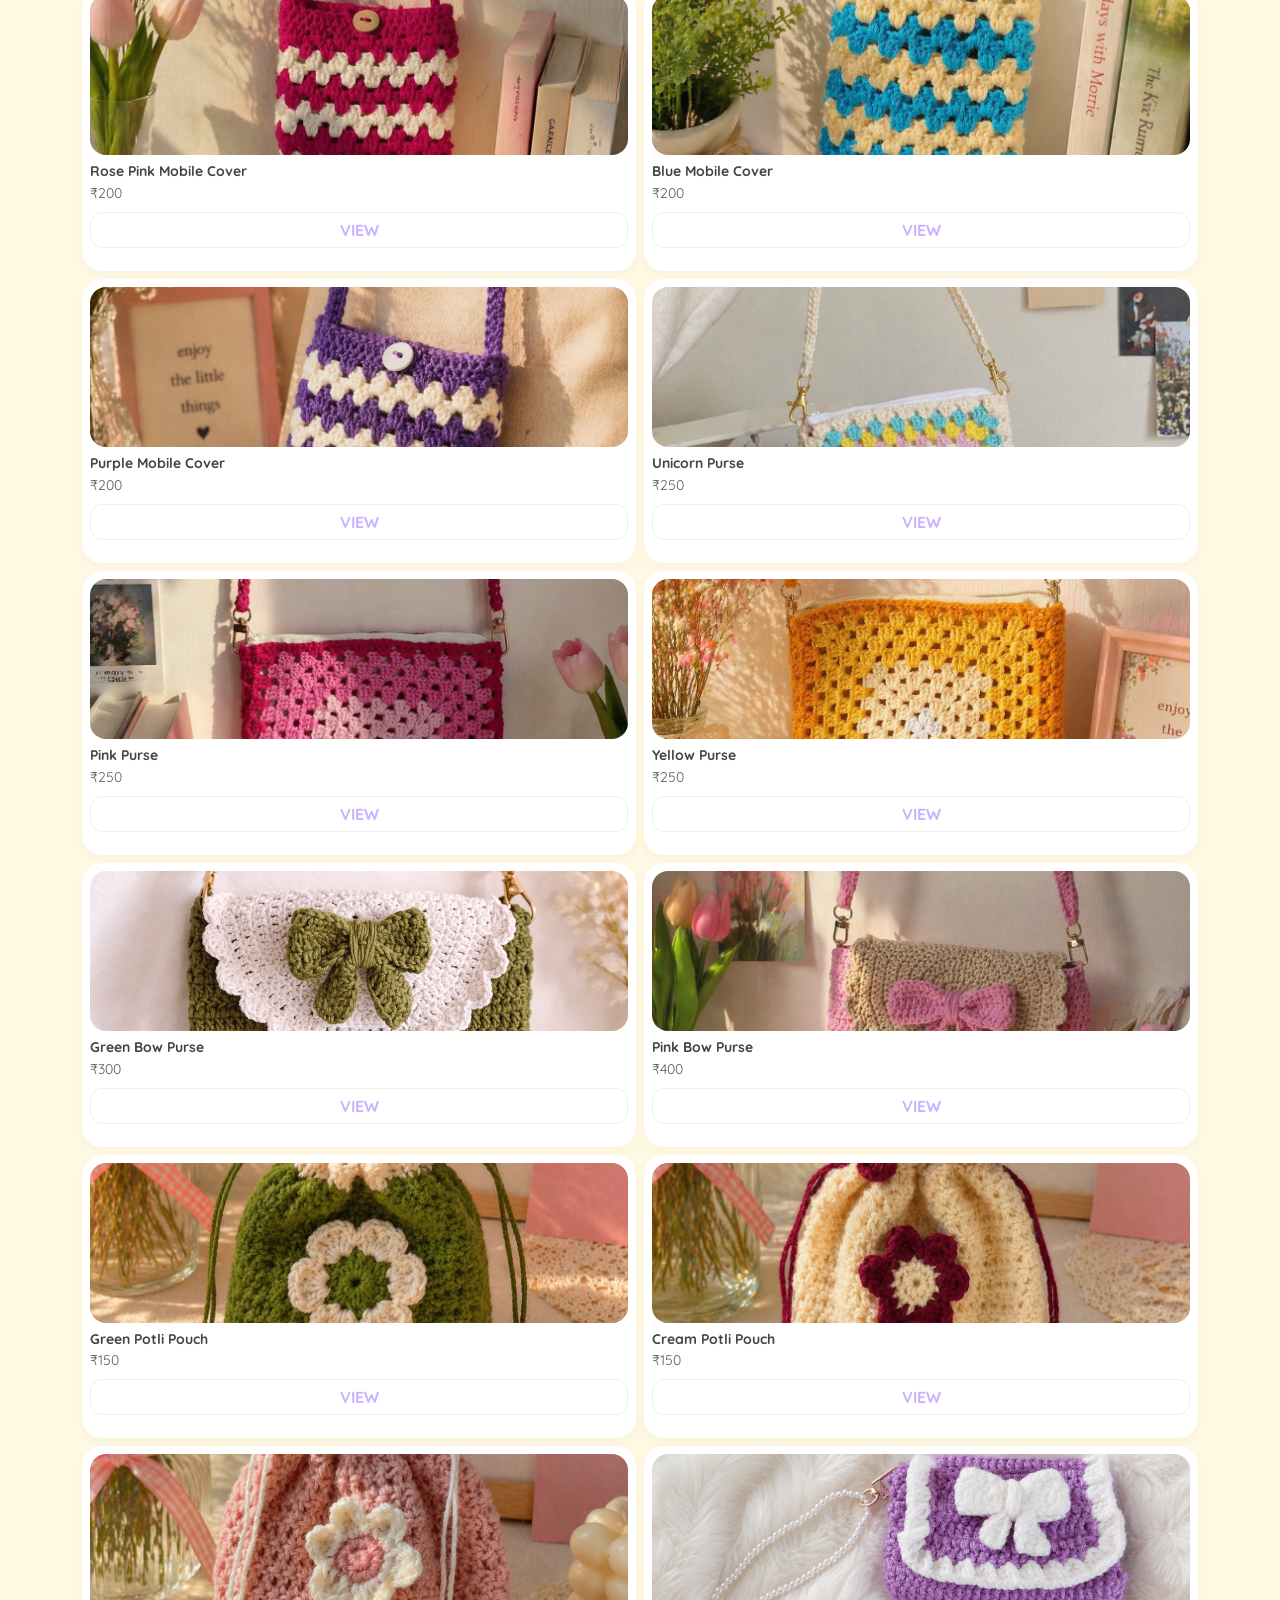
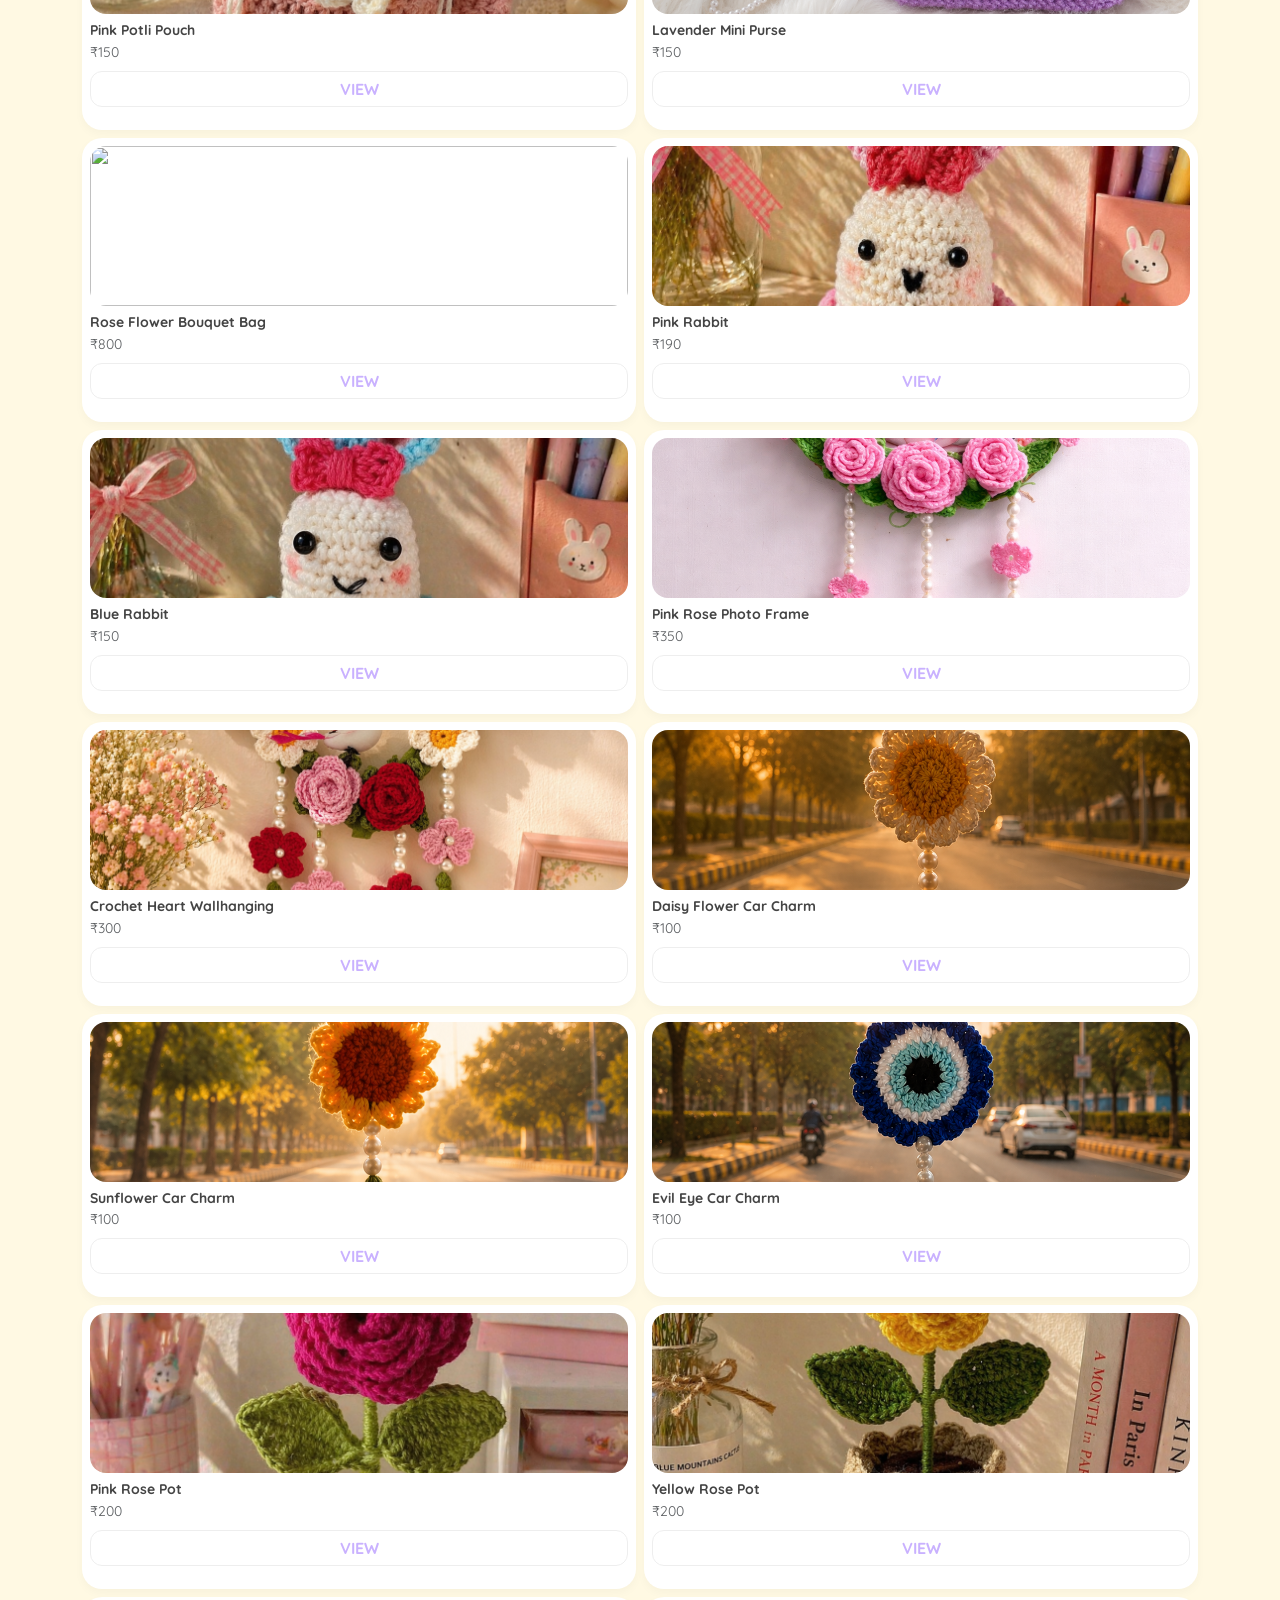
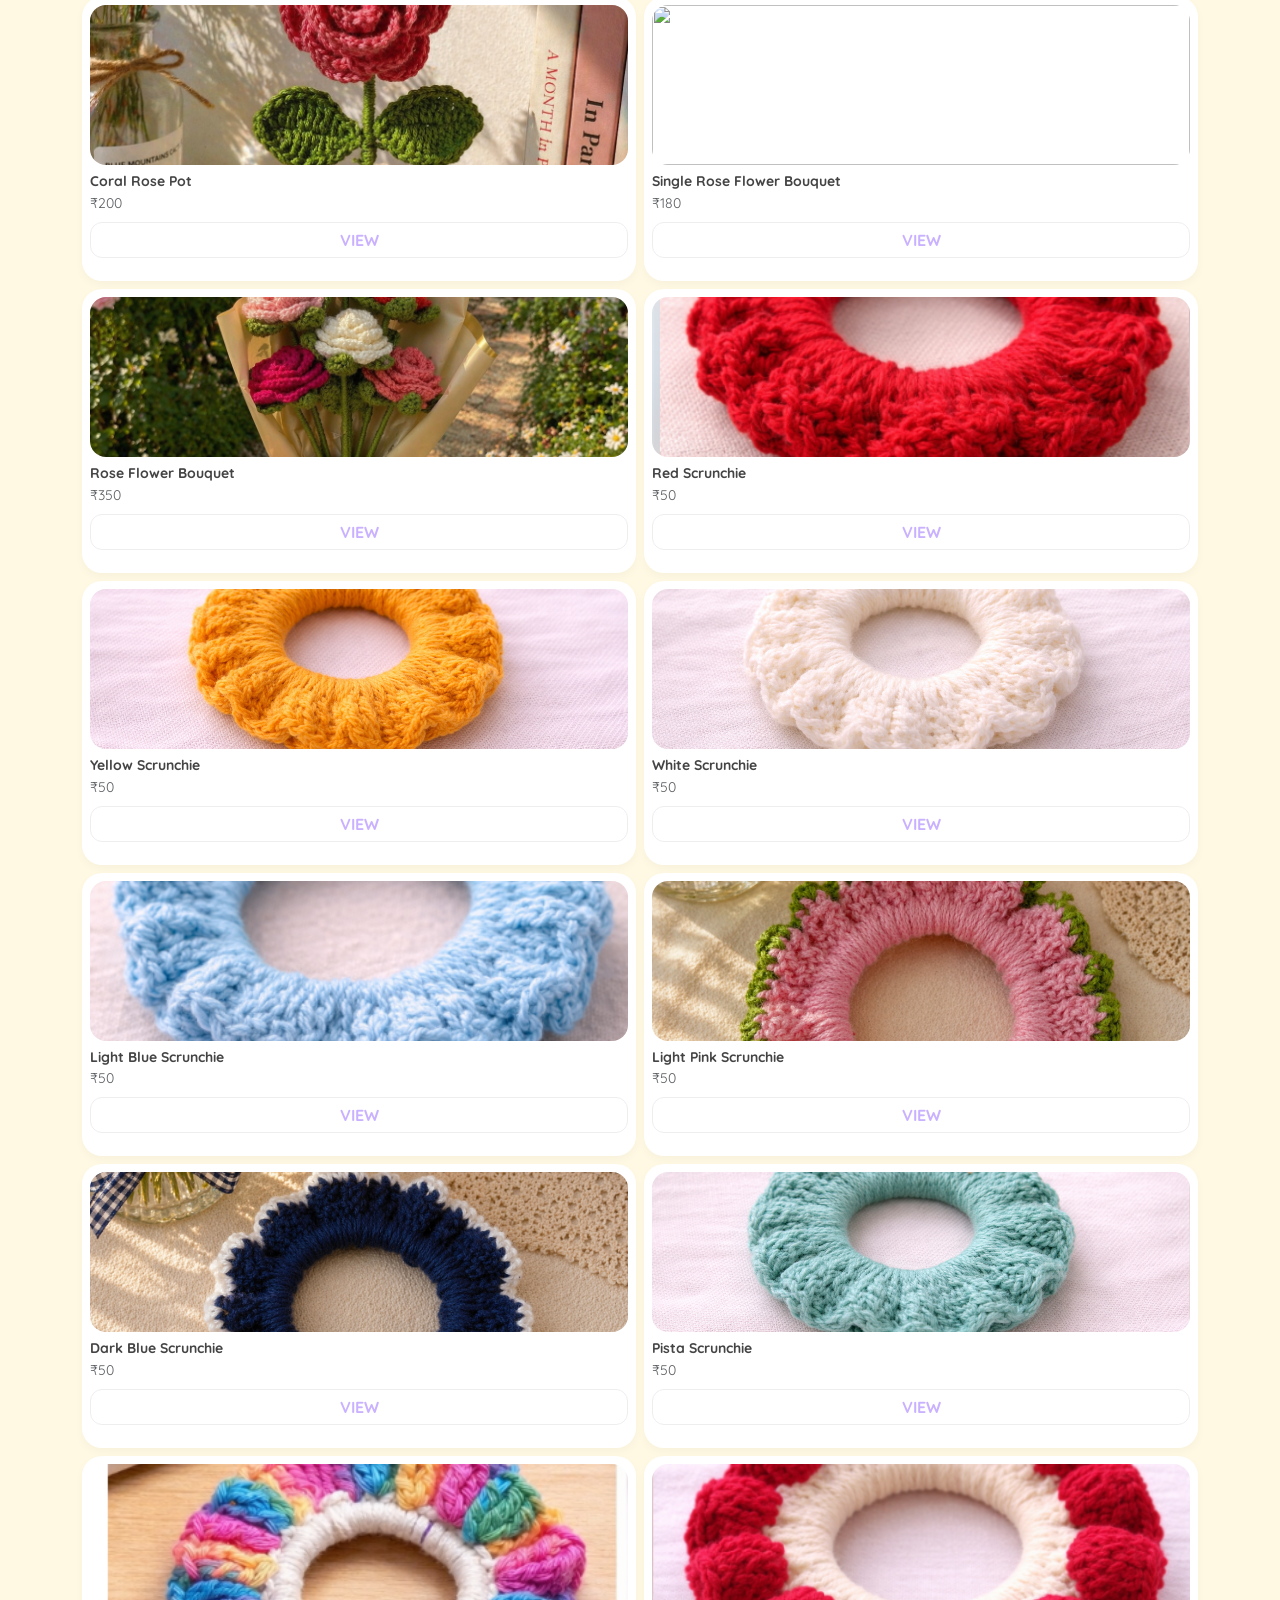
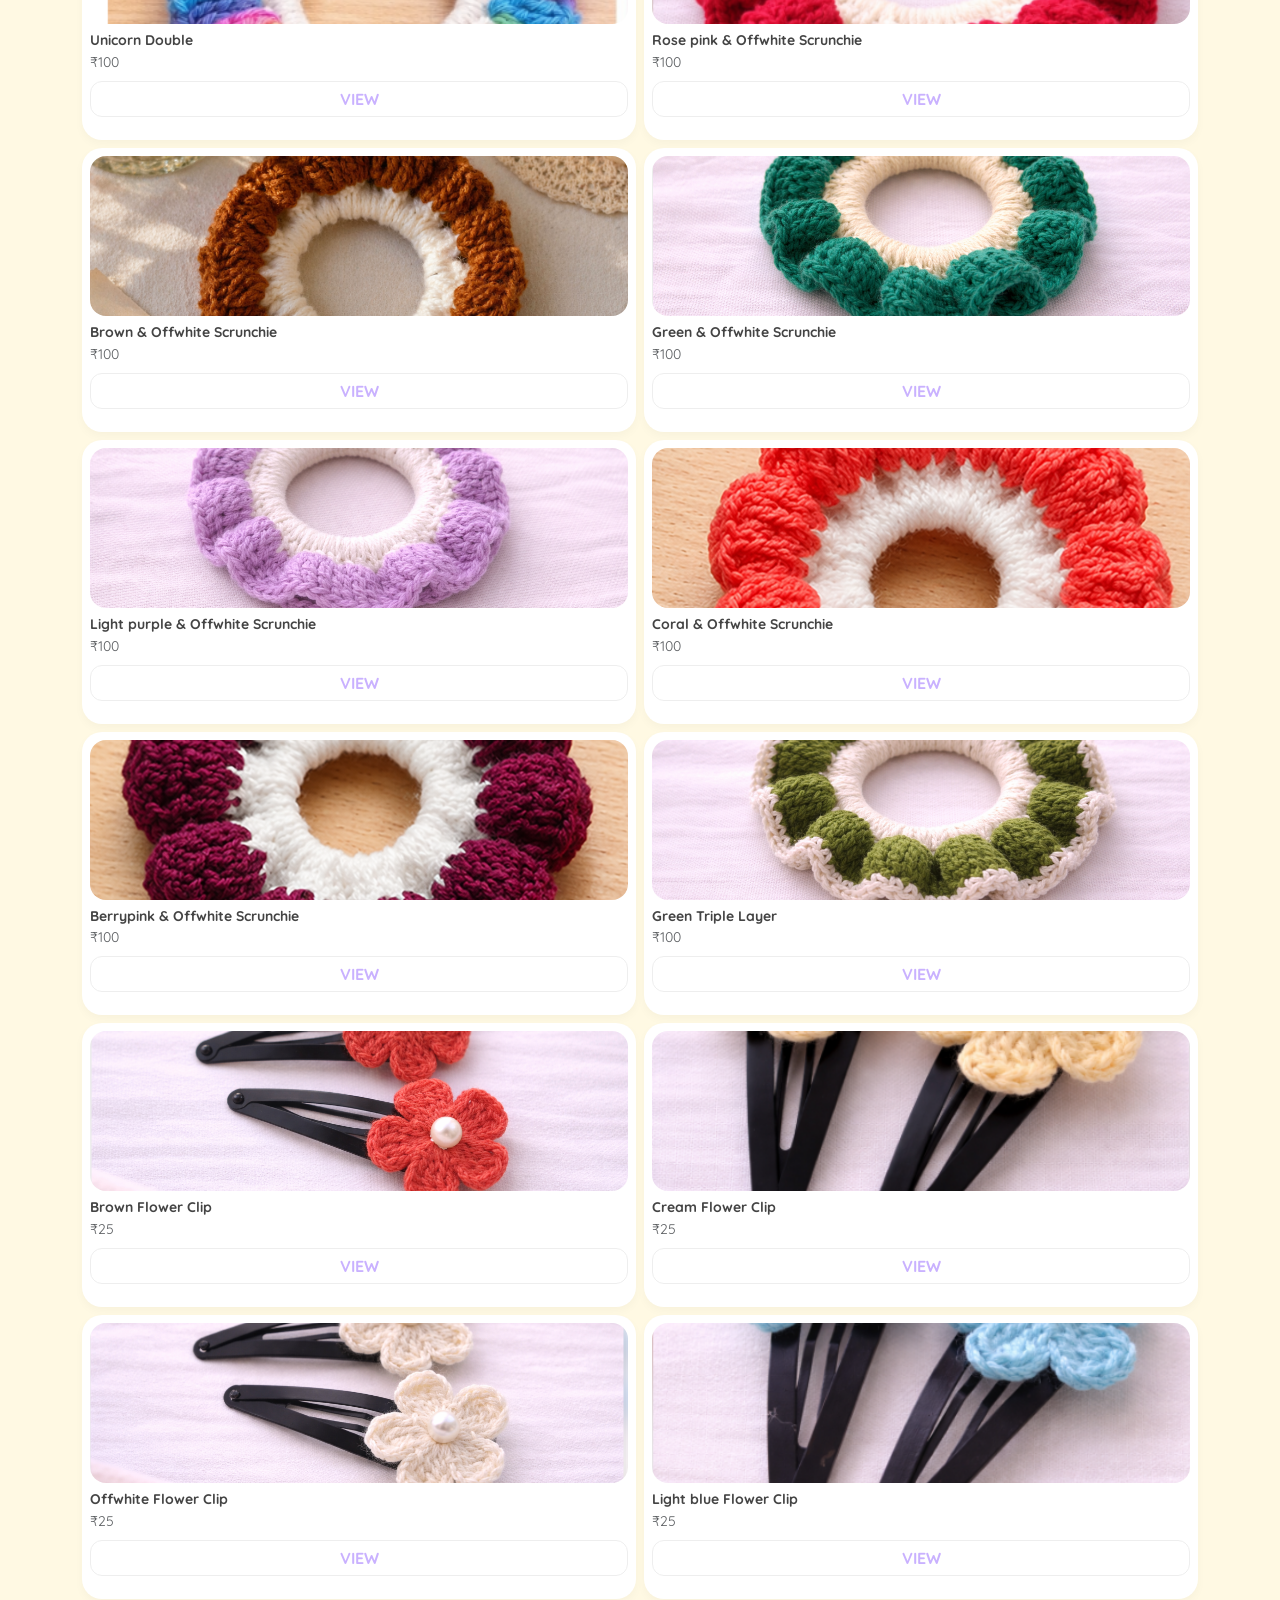
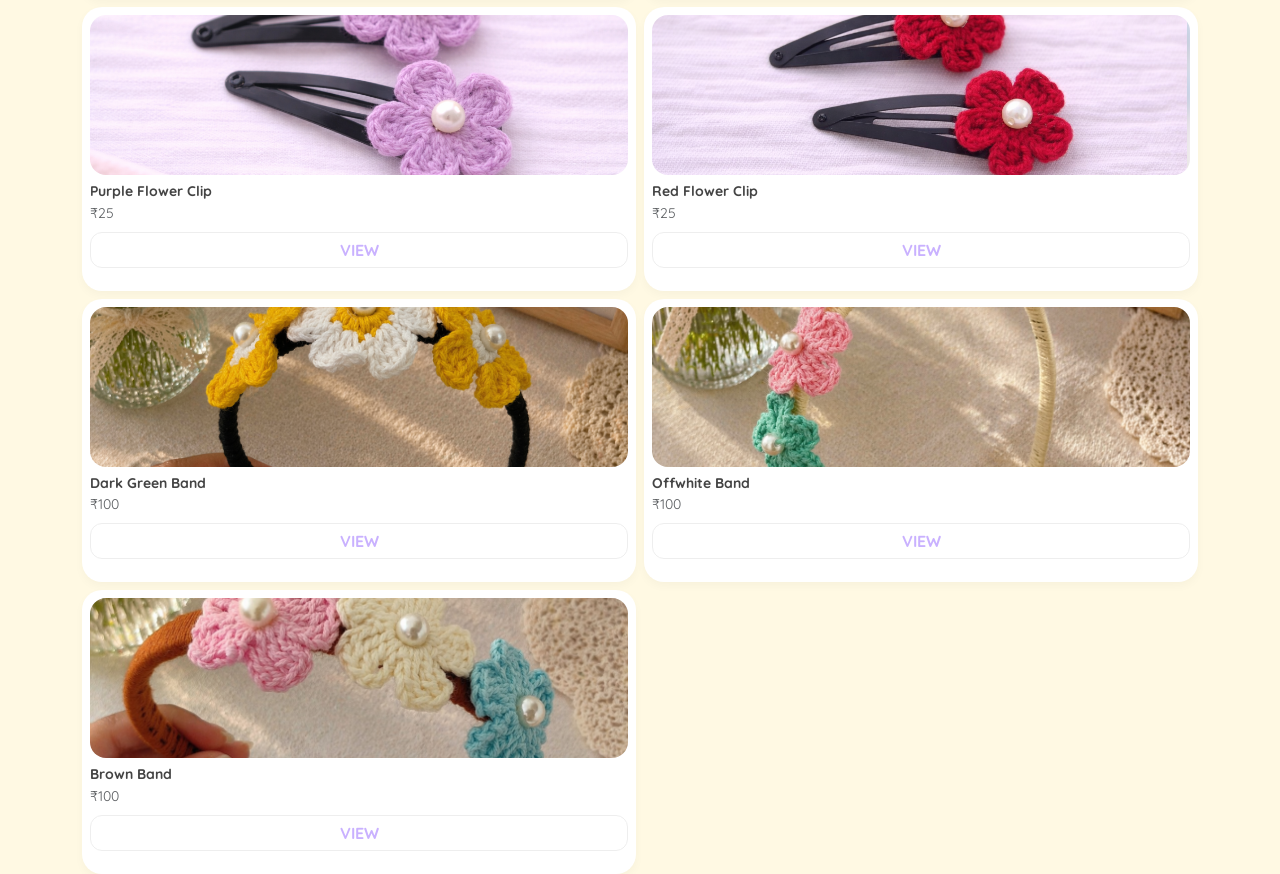
==== commit b340fcea: "Update index.html" ====
--- a/index.html
+++ b/index.html
@@ -55,6 +55,11 @@
         { id: "k8", cat: "Keychains", name: "lavender Daisy", price: 60, img: "lavender_daisy_Keychain.png", desc: "lavender daisy flower keychain." },
         { id: "k9", cat: "Keychains", name: "coral Daisy", price: 60, img: "coral_daisy_keychain.png", desc: "coral daisy flower keychain." },
         { id: "k7", cat: "Keychains", name: "Sunflower", price: 60, img: "sunflower_Keychain.png", desc: "Bright sunflower keychain." },
+        { id: "k8", cat: "Keychains", name: "White Bow", price: 80, img: "white_bow_keychain.png", desc: "White Bow Keychain" },
+        { id: "k9", cat: "Keychains", name: "Lavender Bow ", price: 80, img: "lavender_bow_keychain.png", desc: "Lavender Bow keychain." },
+        { id: "k10", cat: "Keychains", name: "Sky Blue Bow ", price: 80, img: "Skyblue_bow_keychain.png", desc: "Sky Blue Bow keychain." },
+
+
 
         // 👜 PURSE / POUCHES
         { id: "p1", cat: "Purse/Pouch", name: "Rose Pink Mobile Cover", price: 200, img: "pink_mobilecover_crossbody_purse.png", desc: "Cross body crochet mobile cover." },
@@ -68,7 +73,9 @@
         { id: "p9", cat: "Purse/Pouch", name: "Green Potli Pouch", price: 150, img: "mini_potli_pouch.png", desc: "Small handmade potli pouch." },
         { id: "p10", cat: "Purse/Pouch", name: "Cream Potli Pouch", price: 150, img: "cream&maron_potli_pouch.png", desc: "Small handmade cream & maroon potli pouch." },
         { id: "p11", cat: "Purse/Pouch", name: "Pink Potli Pouch", price: 150, img: "offwhite&lightpink_potli_pouch.png", desc: "Small handmade cream & maroon potli pouch." },
-        { id: "p12", cat: "Purse/Pouch", name: "Lavender Mini Purse", price: 150, img: "Lavender_mini_purse.png", desc: "Small mini purse for cards , keychains , etc ." },
+        { id: "p12", cat: "Purse/Pouch", name: "Lavender Mini Purse", price: 150, img: "lavender_mini_purse.png", desc: "Small mini purse for cards , keychains , etc ." },
+        { id: "p13", cat: "Purse/Pouch", name: "Rose Flower Bouquet Bag ", price: 800, img: "rose_flower_bouquet_purse.png", desc: "Rose bouquet bag to make your indian outfit pintrest worthy " },
+
 
 
         // 🧸 SOFT TOYS
@@ -87,8 +94,8 @@
         { id: "f1", cat: "Flowers", name: "Pink Rose Pot", price: 200, img: "rosepink_flowerpot.png", desc: "Handmade pink rose flower pot." },
         { id: "f2", cat: "Flowers", name: "Yellow Rose Pot", price: 200, img: "yellowrose_flowerpot.png", desc: "Handmade yellow rose flower pot." },
         { id: "f3", cat: "Flowers", name: "Coral Rose Pot", price: 200, img: "coralrose_flowerpot.png", desc: "Handmade coral rose flower pot." },
-        { id: "f4", cat: "Flowers", name: "Rose Flower Bouquet", price: 350, img: "rose_flower_bouquet.png", desc: "Handmade rose flower bouquet." }, // Fixed the missing comma here!
-
+        { id: "f4", cat: "Flowers", name: "Single Rose Flower Bouquet", price: 180 , img: "single_rose_bouquet.png", desc: "Handmade Single rose flower bouquet." }, 
+        { id: "f5", cat: "Flowers", name: "Rose Flower Bouquet", price: 350, img: "rose_flower_bouquet.png", desc: "Handmade rose flower bouquet." }, 
         // 🎀 HAIR ACCESSORIES
         { id: "h1", cat: "Hair Accessories", name: "Red Scrunchie", price: 50, img: "red_scrunchie.png", desc: "Simple handmade red scrunchie." },
         { id: "h2", cat: "Hair Accessories", name: "Yellow Scrunchie", price: 50, img: "yellow_scrunchie.png", desc: "Simple handmade Yellow scrunchie." },
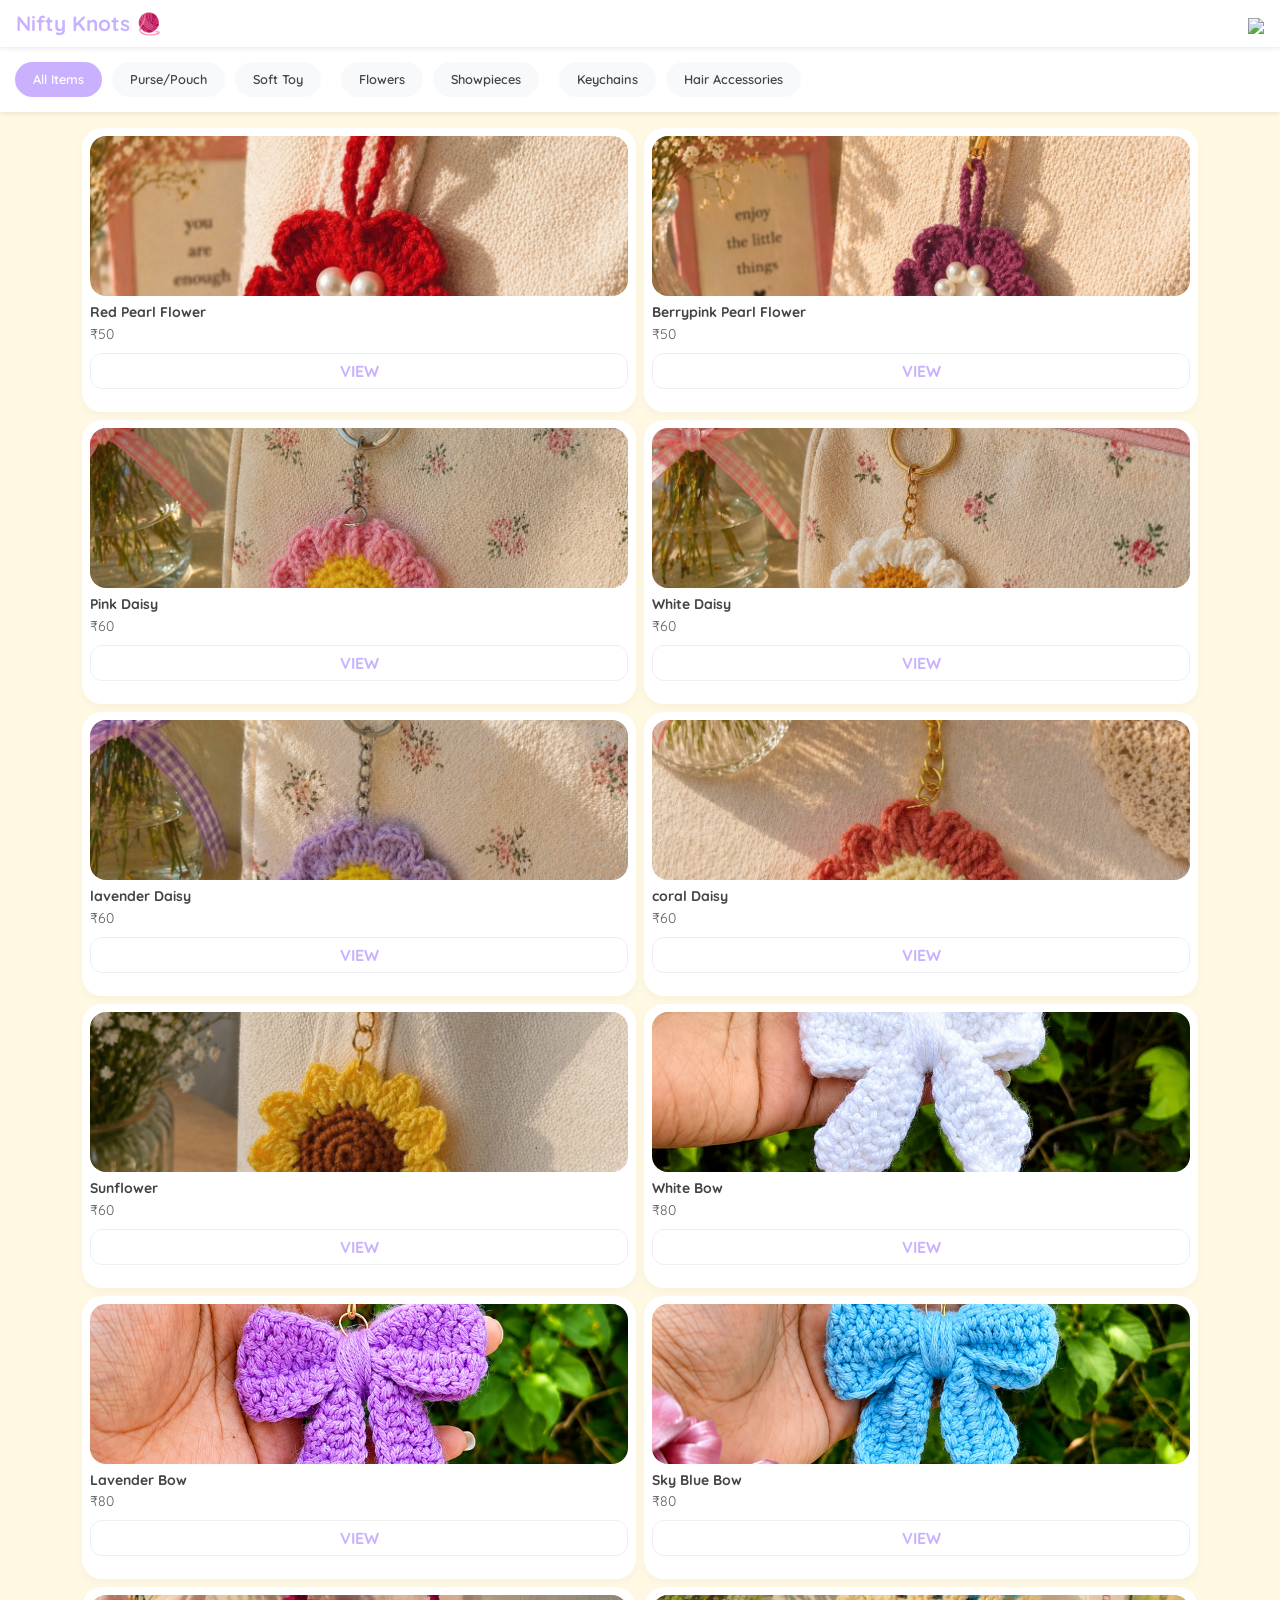
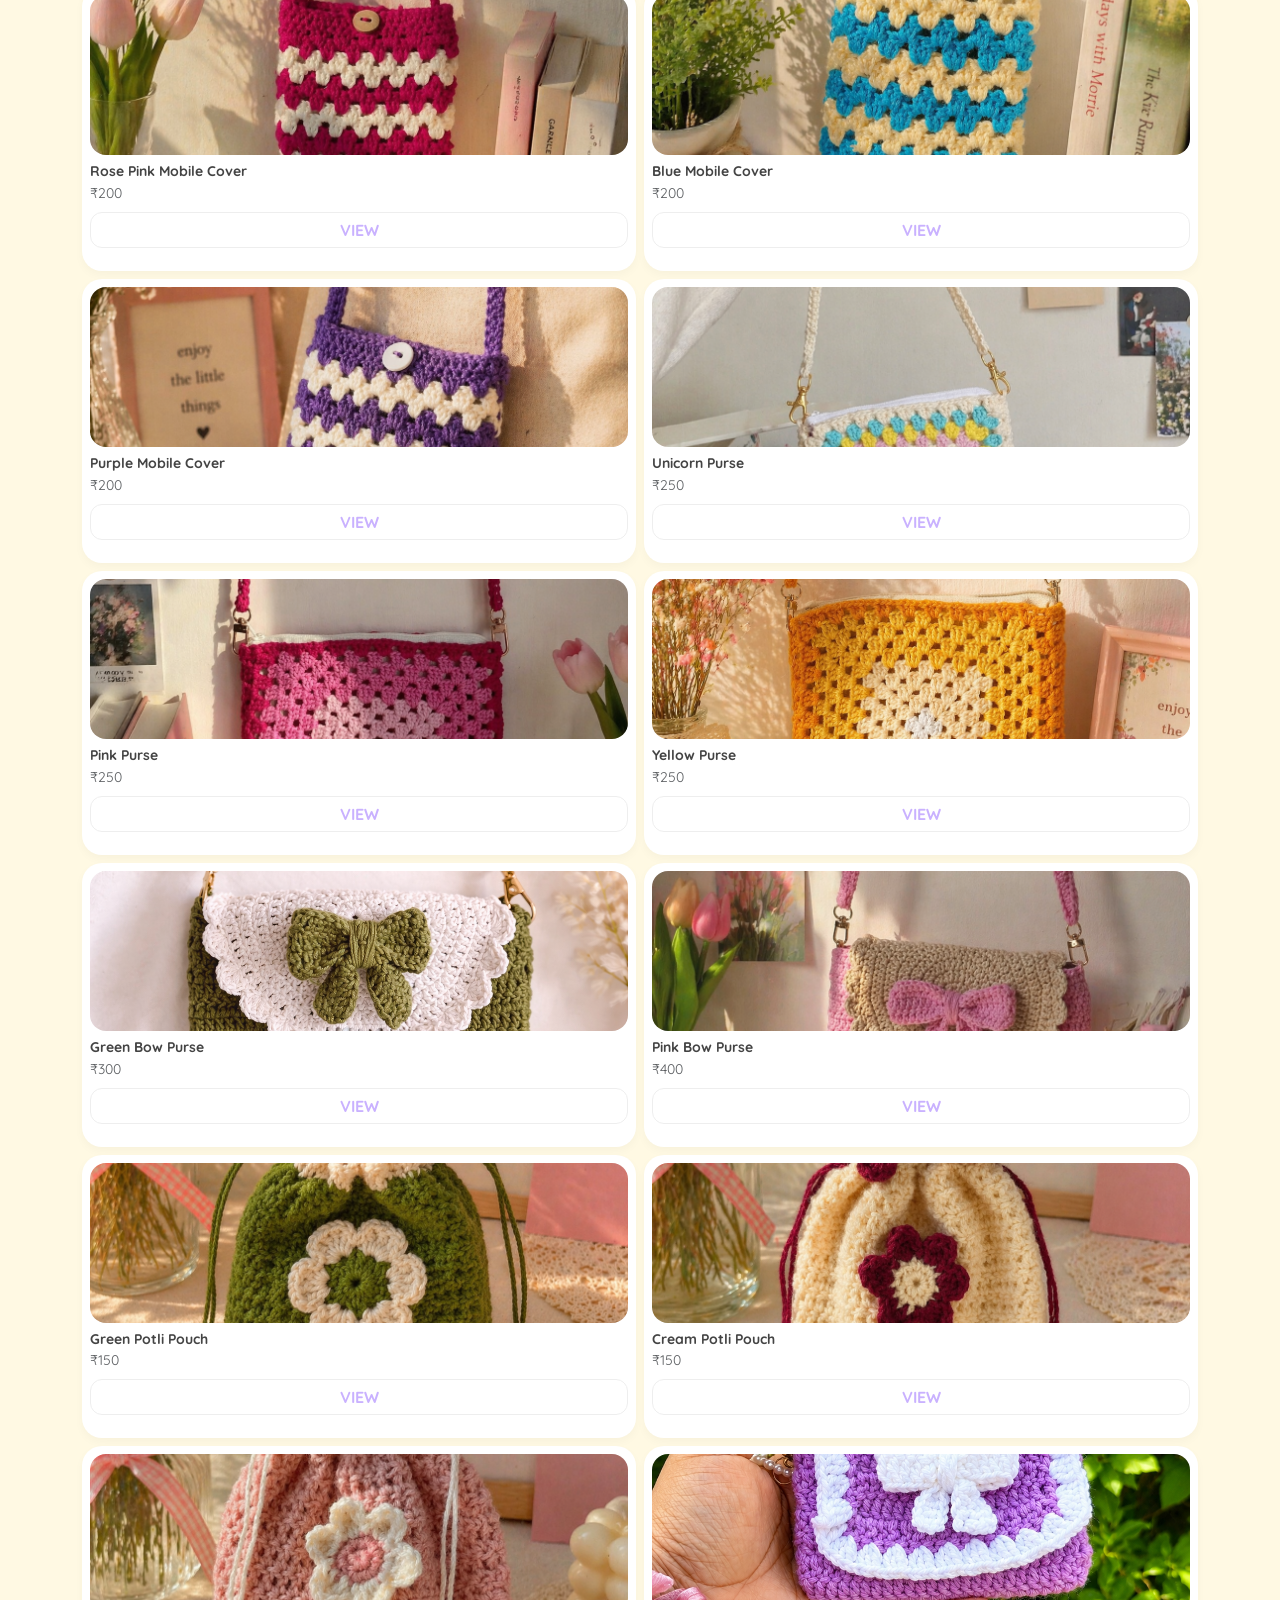
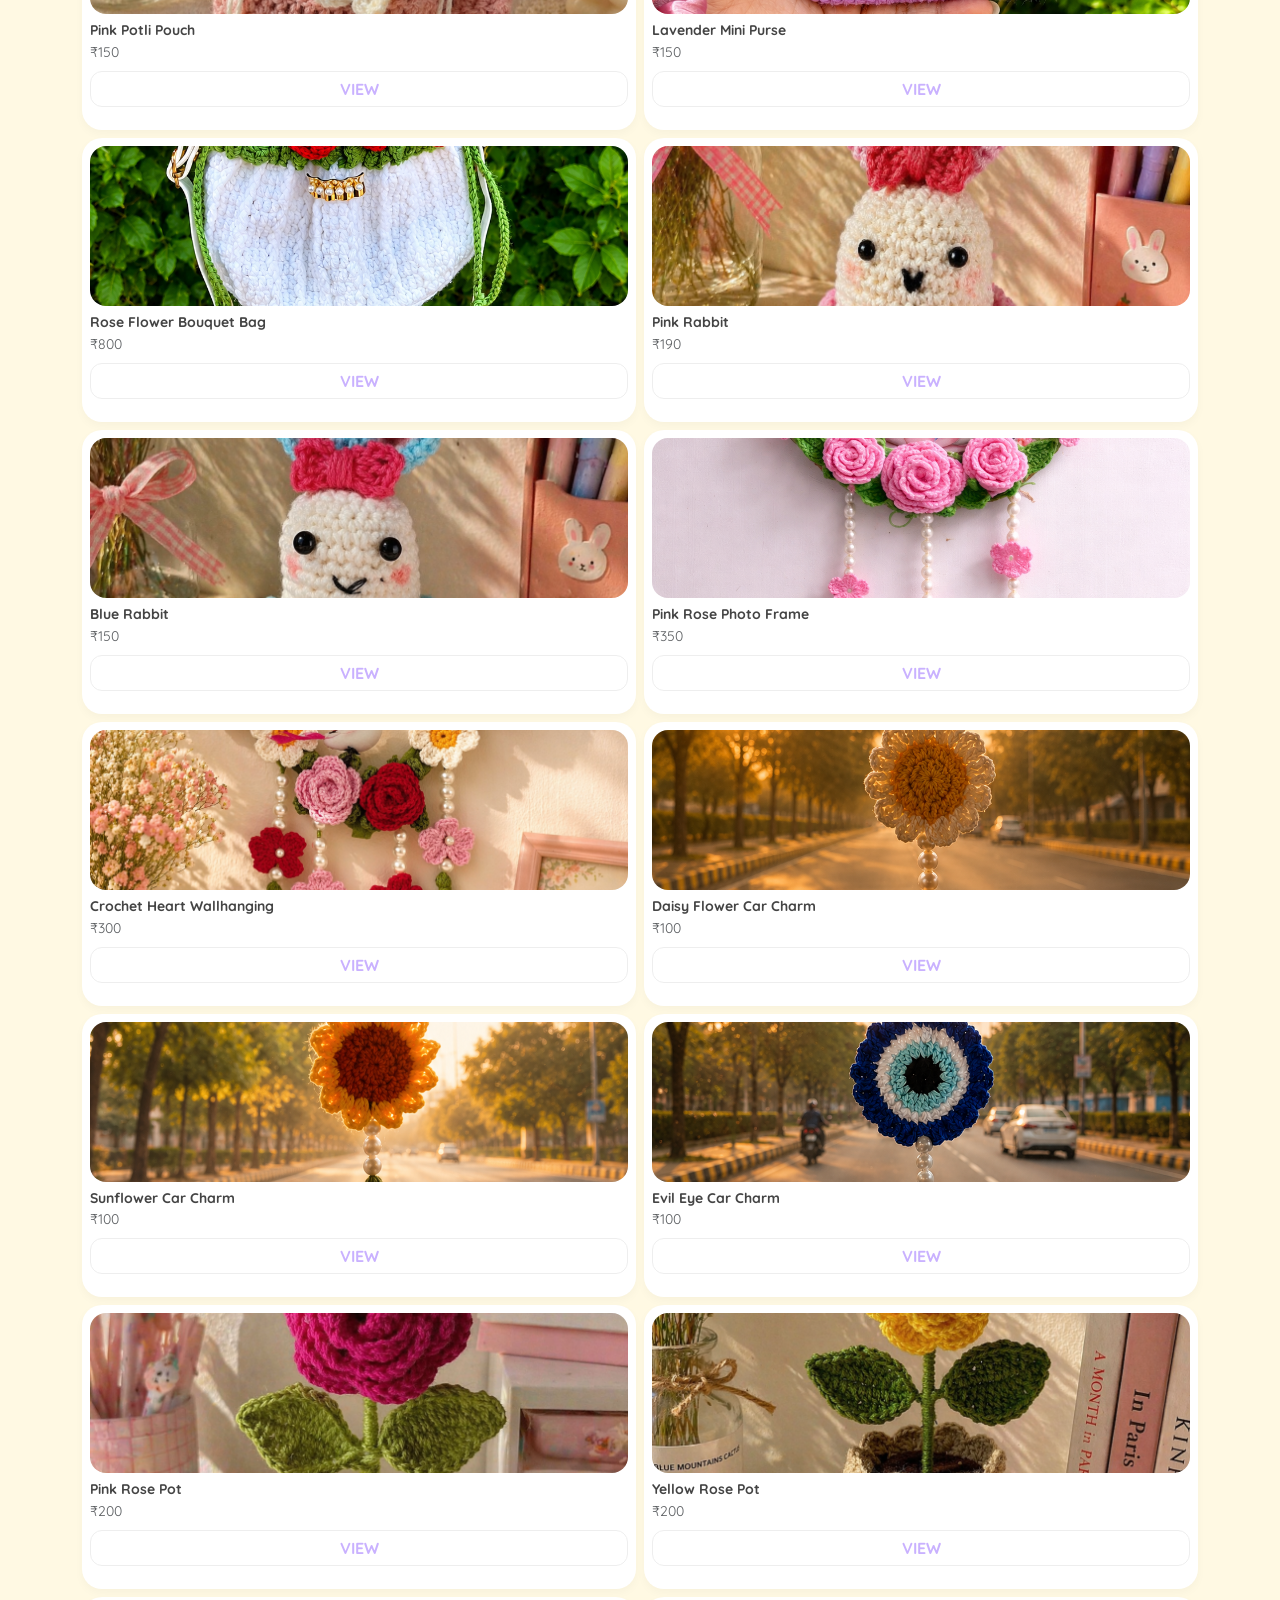
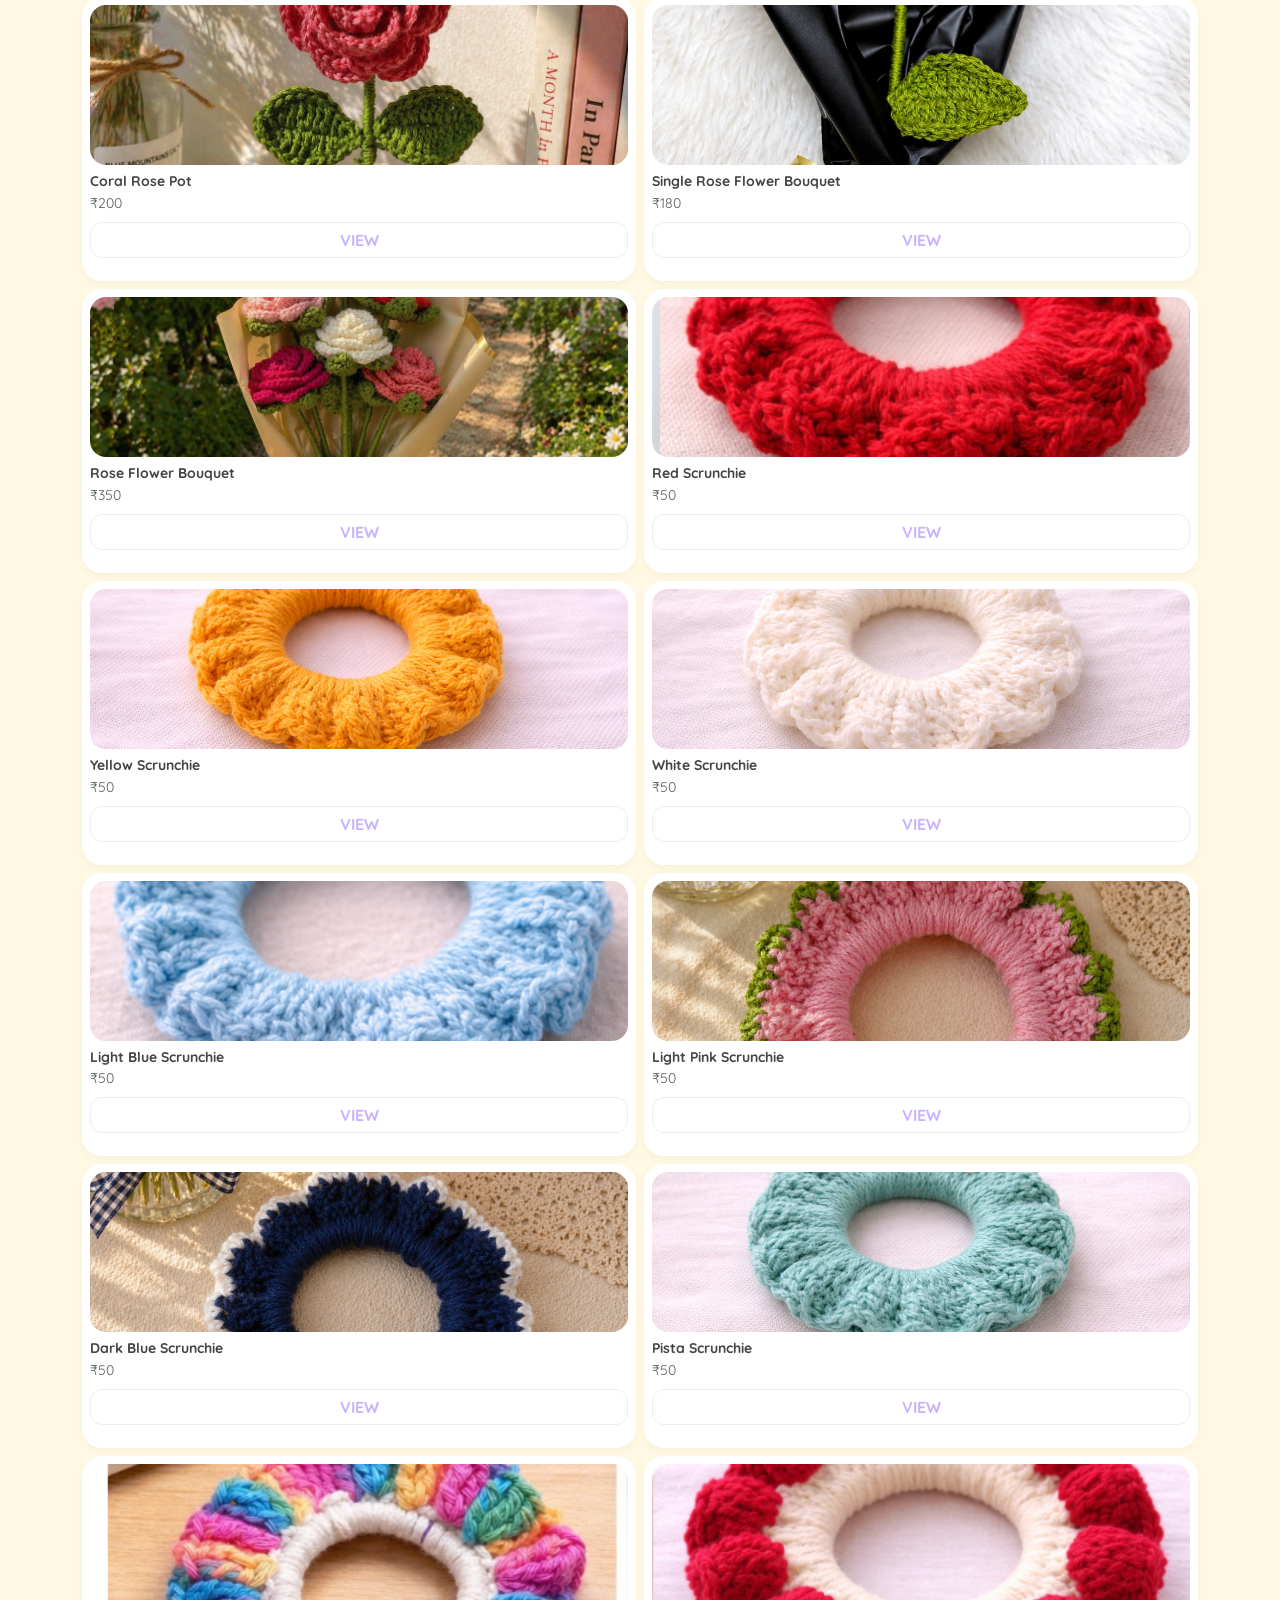
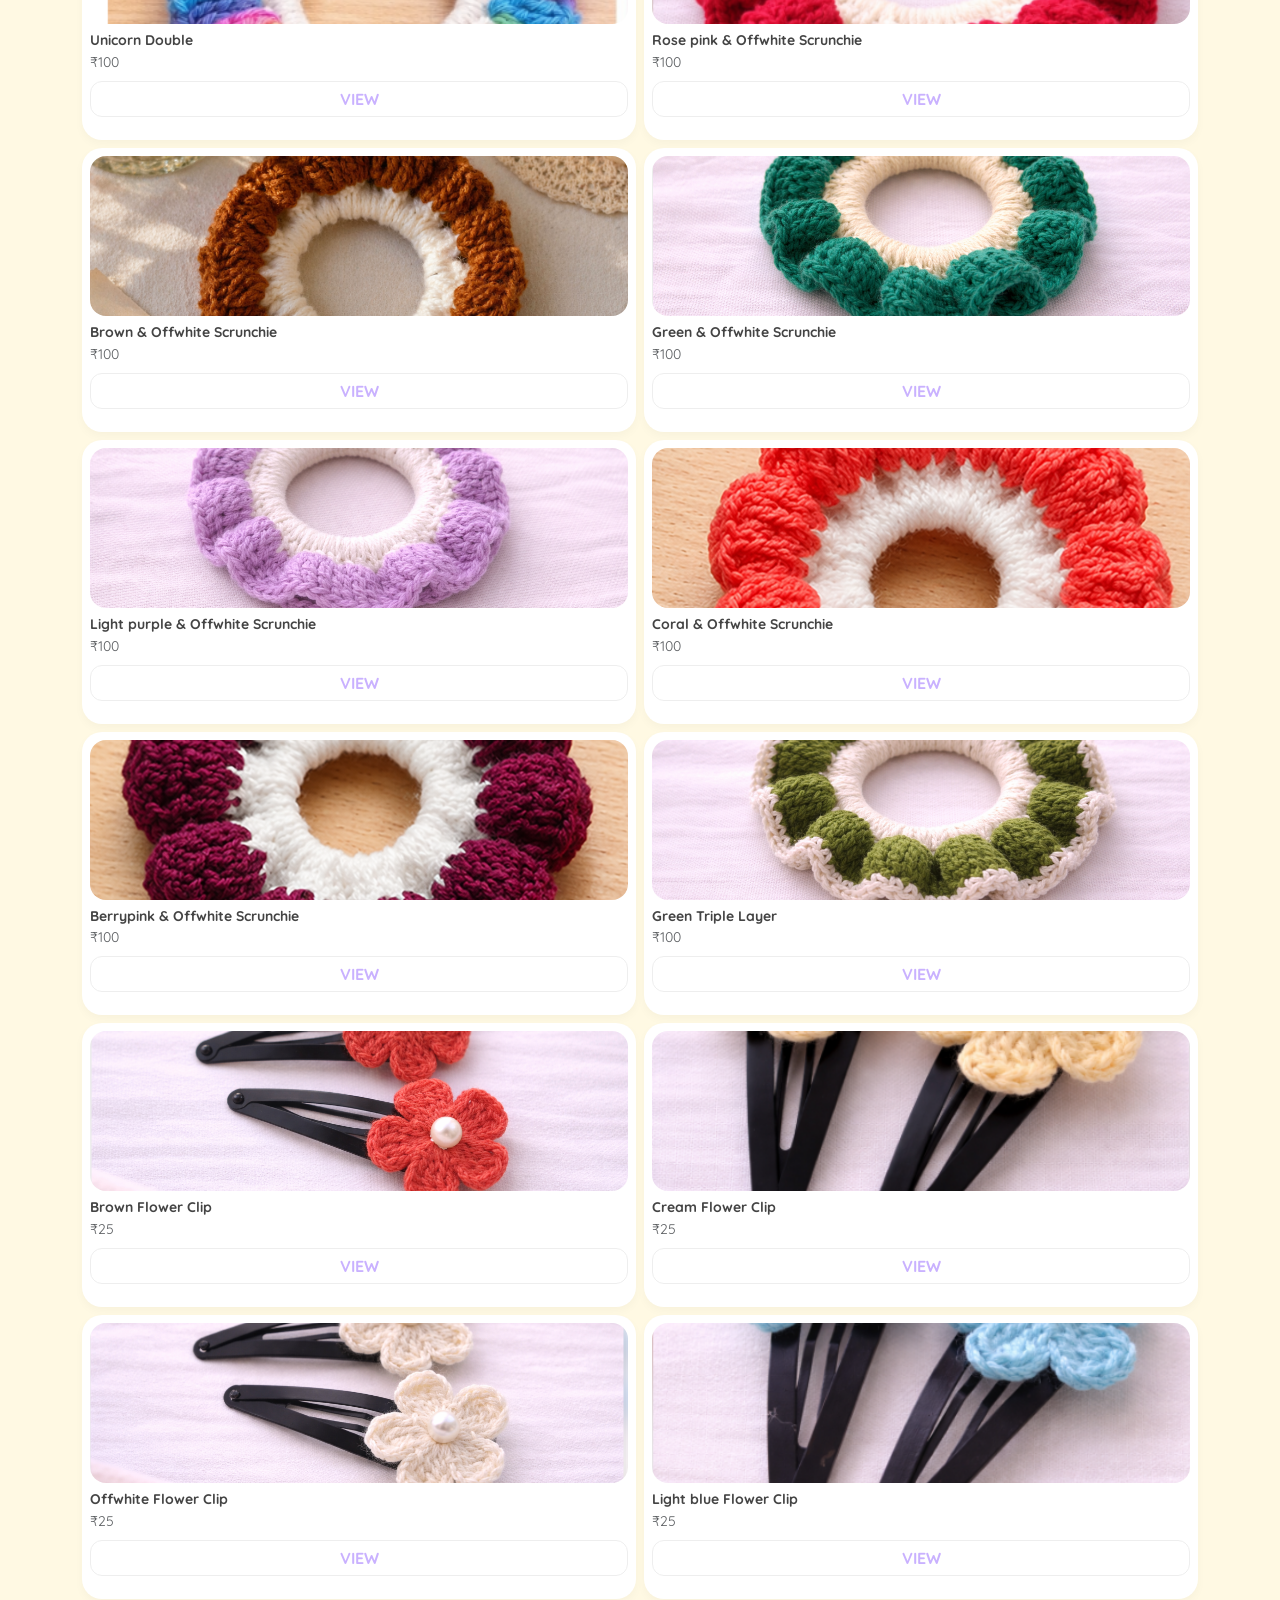
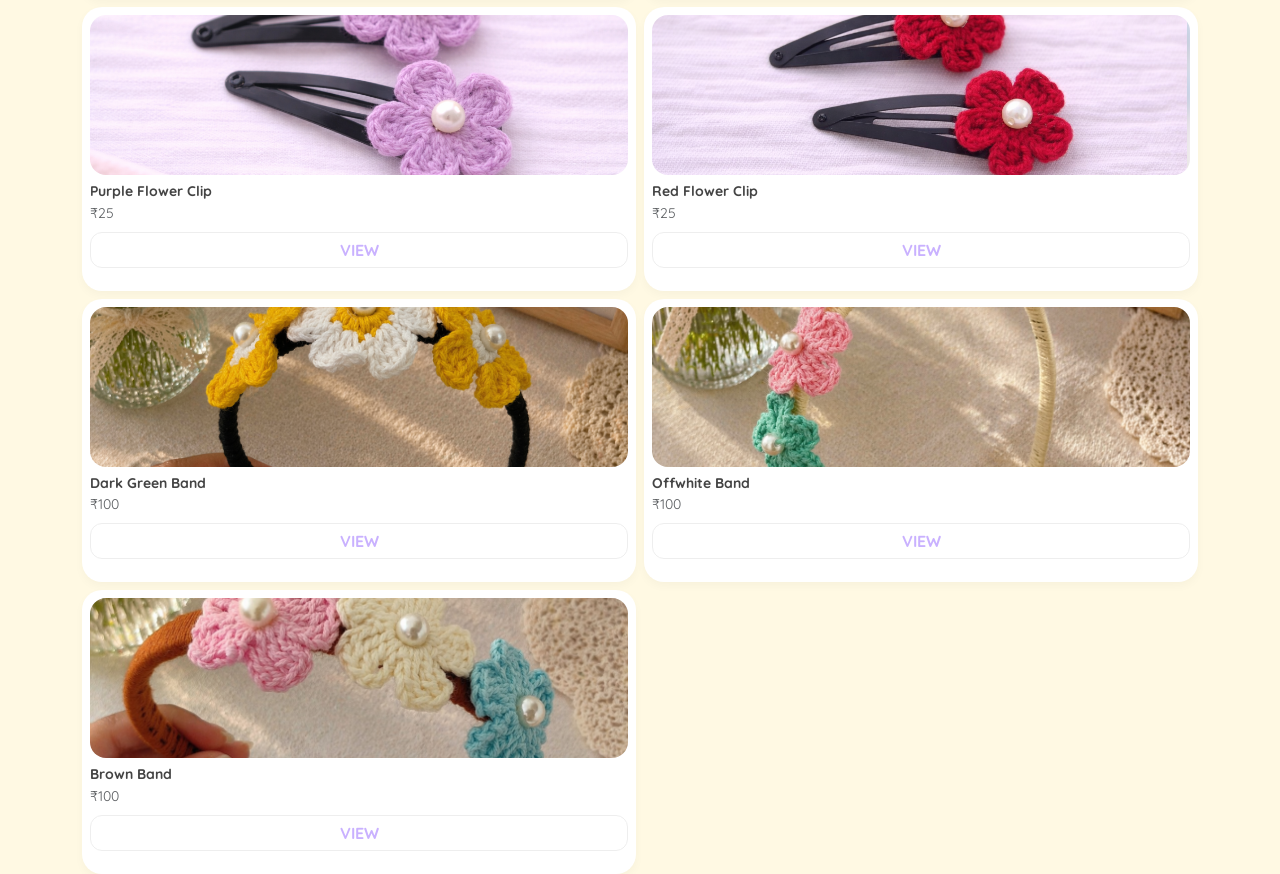
==== commit 1b2a65dc: "Update index.html" ====
--- a/index.html
+++ b/index.html
@@ -50,10 +50,10 @@
         // 🌼 KEYCHAINS
         { id: "k1", cat: "Keychains", name: "Red Pearl Flower", price: 50, img: "red_pearl.png", desc: "Handmade pearl flower keychain." },
         { id: "k2", cat: "Keychains", name: "Berrypink Pearl Flower", price: 50, img: "berrypink_pearl.png", desc: "Handmade pearl flower keychain." },
-        { id: "k5", cat: "Keychains", name: "Pink Daisy", price: 60, img: "pink_daisy_Keychain.png", desc: "Pink daisy flower keychain." },
-        { id: "k6", cat: "Keychains", name: "White Daisy", price: 60, img: "white_daisy_Keychain.png", desc: "White daisy flower keychain." },
-        { id: "k8", cat: "Keychains", name: "lavender Daisy", price: 60, img: "lavender_daisy_Keychain.png", desc: "lavender daisy flower keychain." },
-        { id: "k9", cat: "Keychains", name: "coral Daisy", price: 60, img: "coral_daisy_keychain.png", desc: "coral daisy flower keychain." },
+        { id: "k3", cat: "Keychains", name: "Pink Daisy", price: 60, img: "pink_daisy_Keychain.png", desc: "Pink daisy flower keychain." },
+        { id: "k4", cat: "Keychains", name: "White Daisy", price: 60, img: "white_daisy_Keychain.png", desc: "White daisy flower keychain." },
+        { id: "k5", cat: "Keychains", name: "lavender Daisy", price: 60, img: "lavender_daisy_Keychain.png", desc: "lavender daisy flower keychain." },
+        { id: "k6", cat: "Keychains", name: "coral Daisy", price: 60, img: "coral_daisy_keychain.png", desc: "coral daisy flower keychain." },
         { id: "k7", cat: "Keychains", name: "Sunflower", price: 60, img: "sunflower_Keychain.png", desc: "Bright sunflower keychain." },
         { id: "k8", cat: "Keychains", name: "White Bow", price: 80, img: "white_bow_keychain.png", desc: "White Bow Keychain" },
         { id: "k9", cat: "Keychains", name: "Lavender Bow ", price: 80, img: "lavender_bow_keychain.png", desc: "Lavender Bow keychain." },
